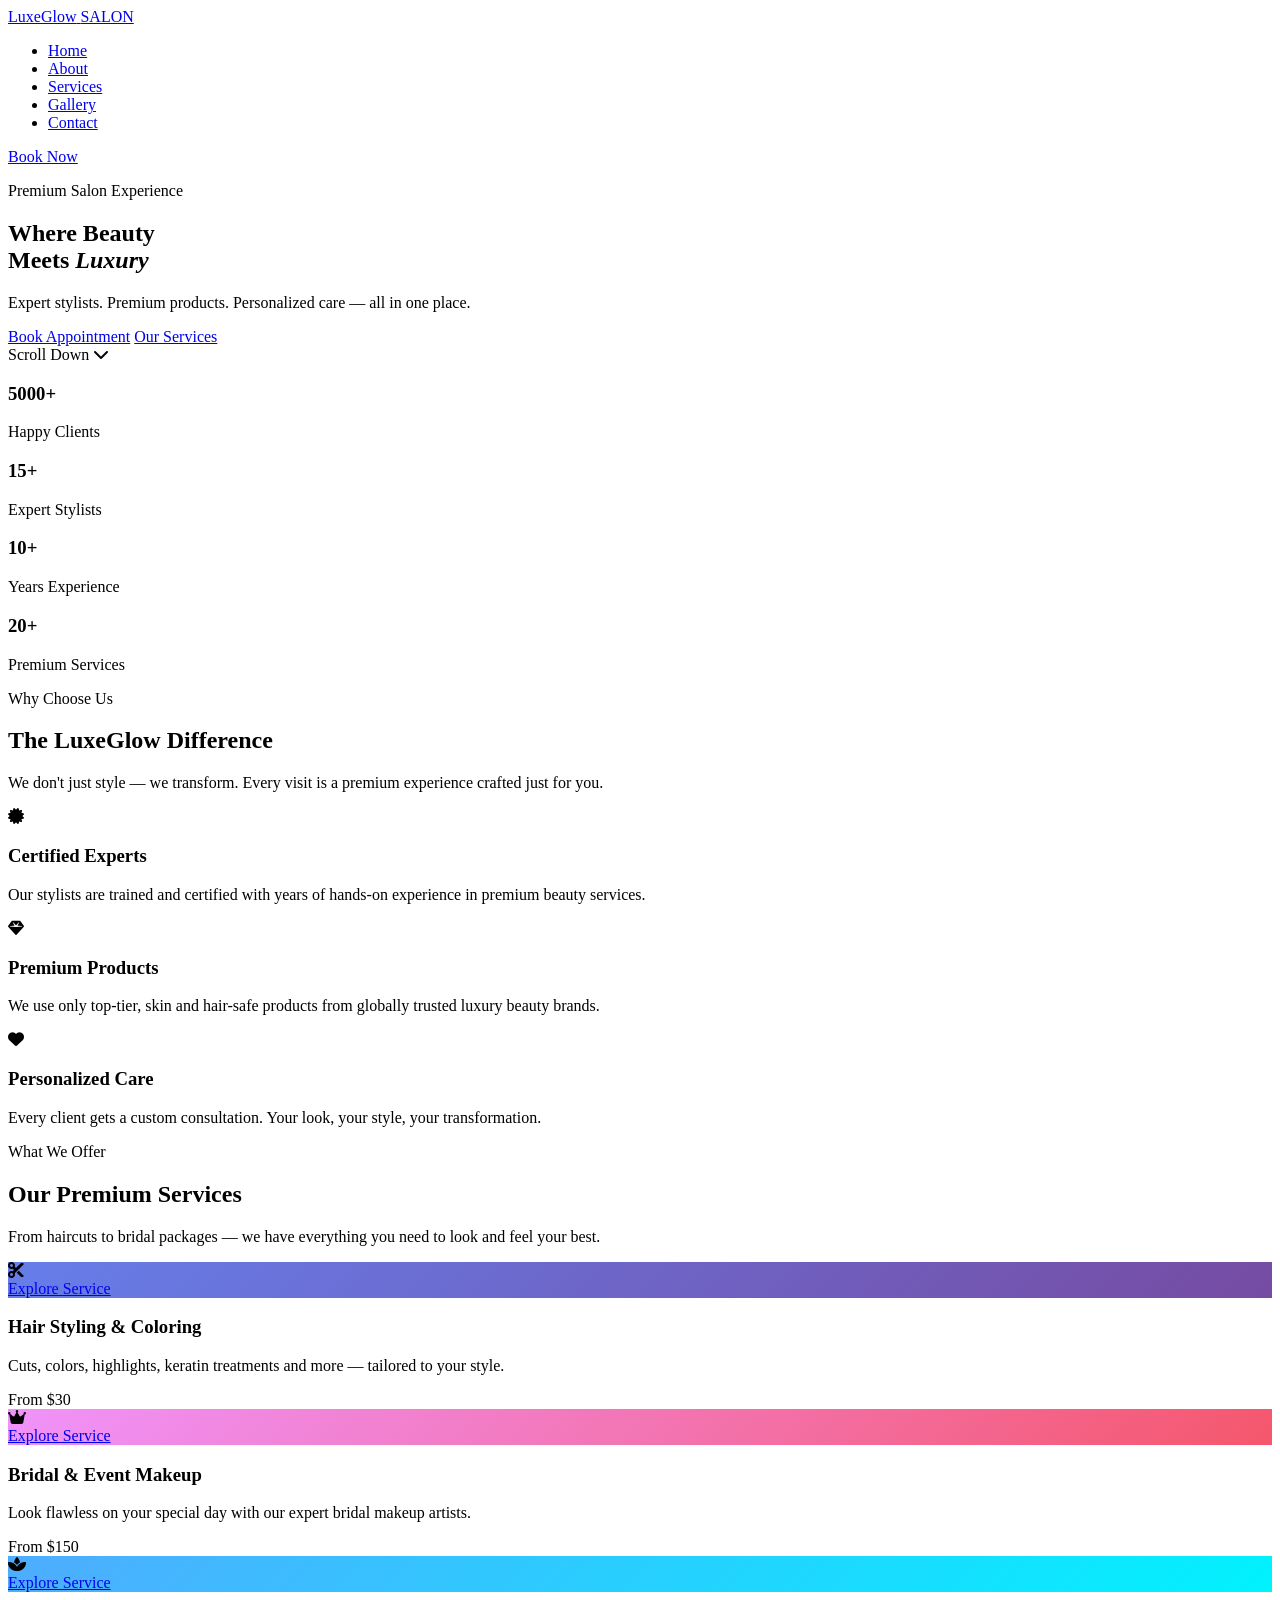
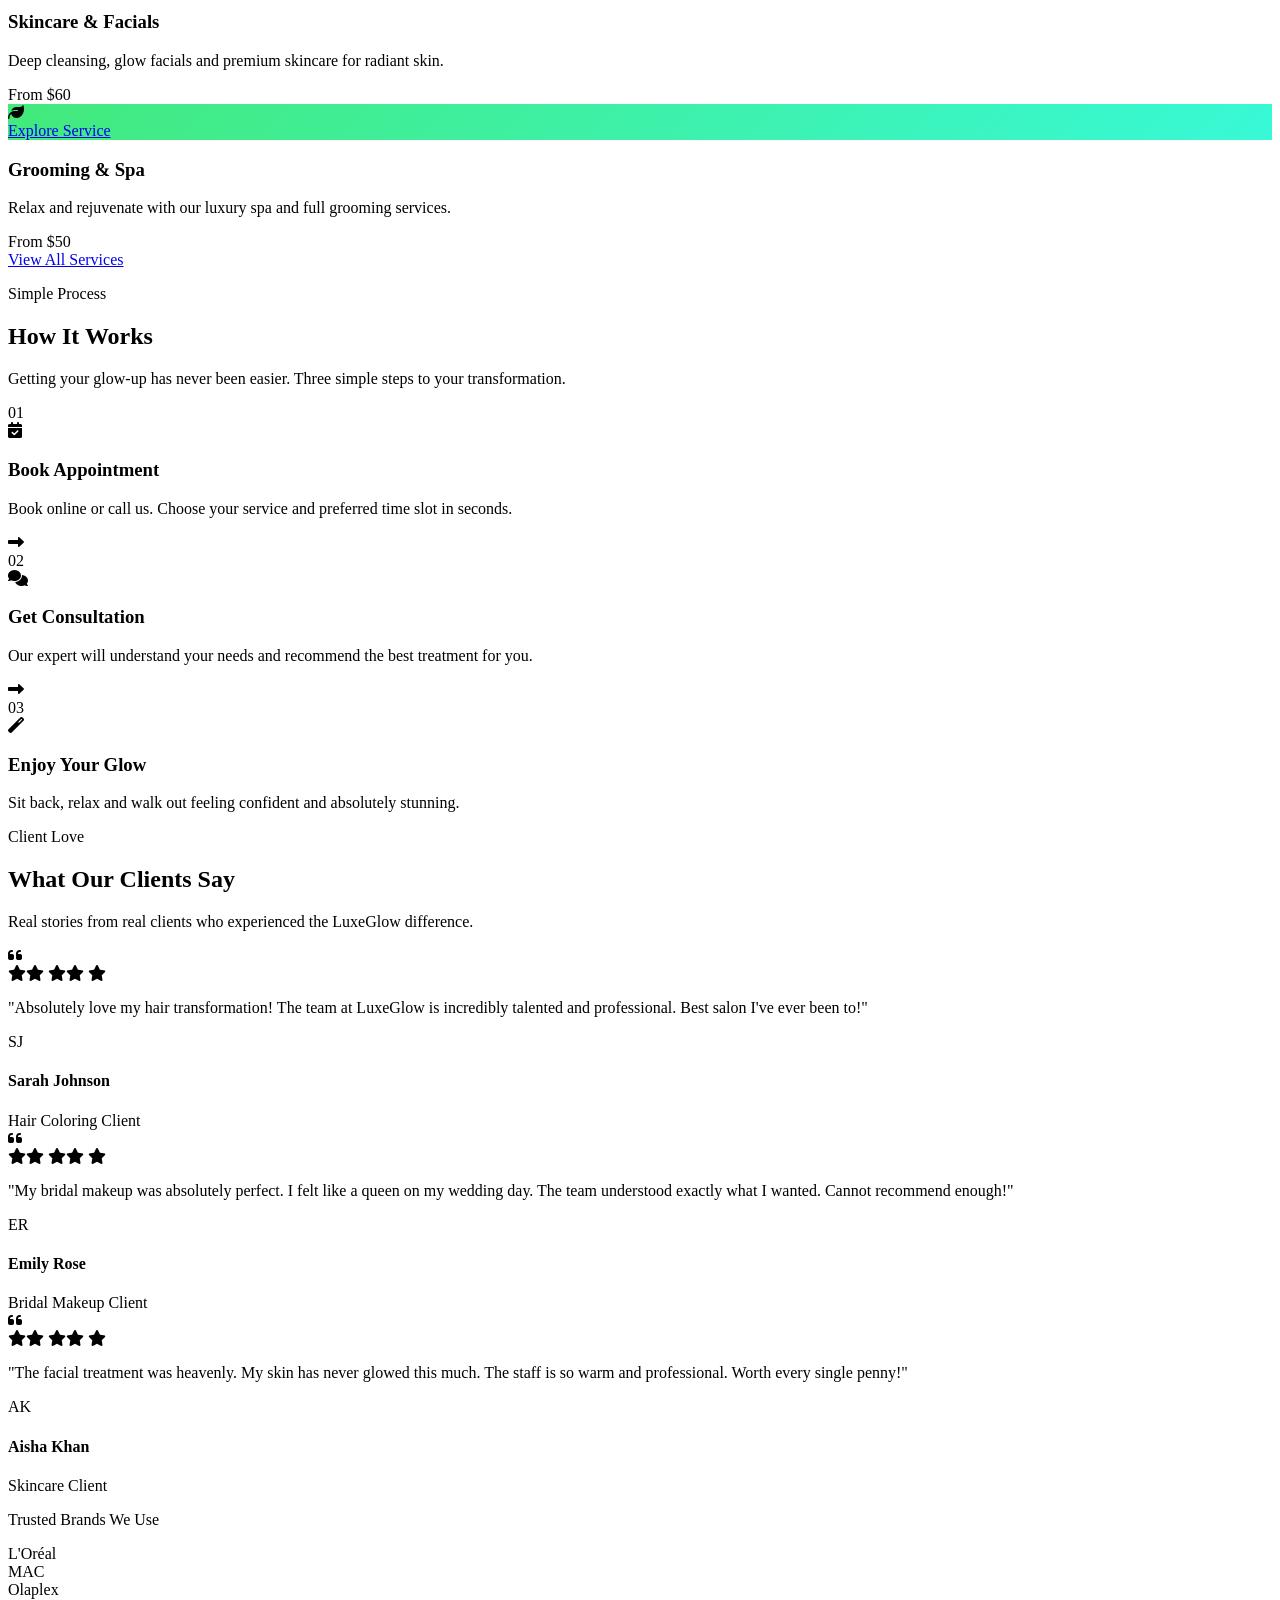
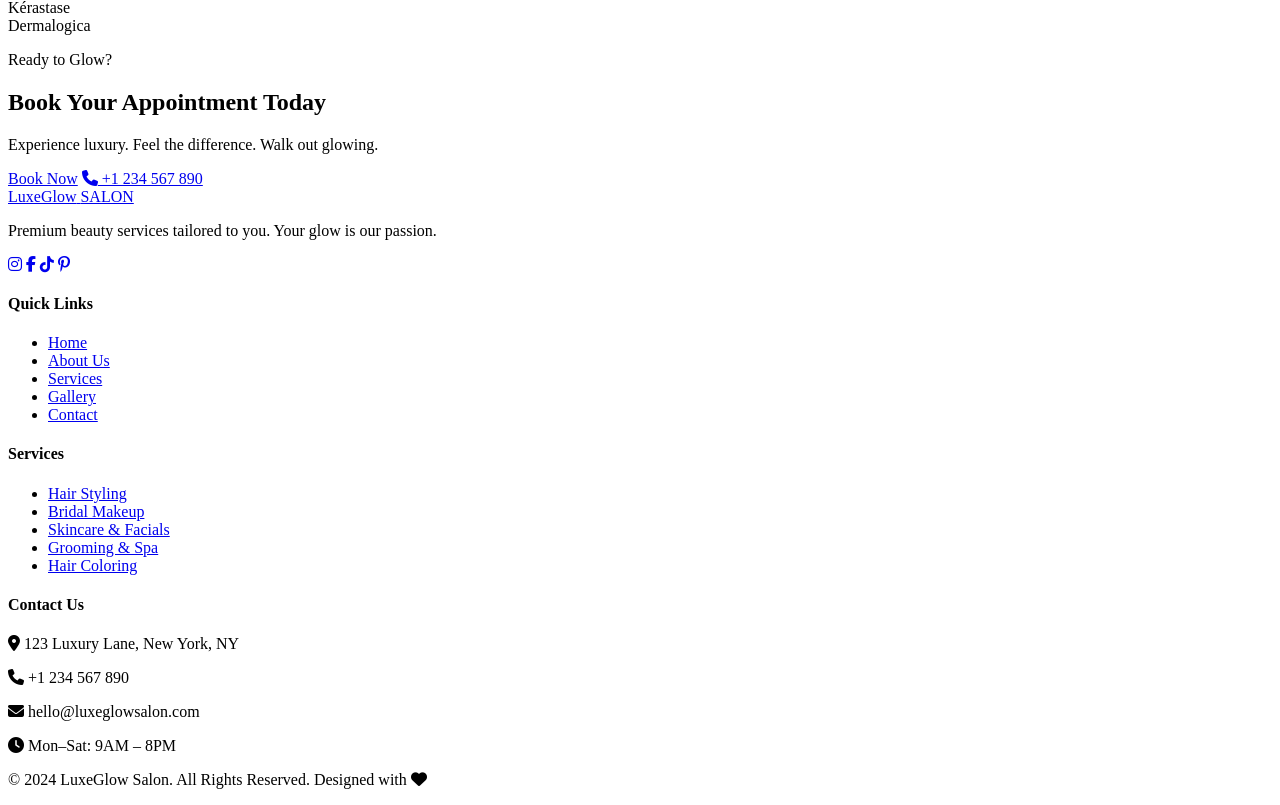
==== index.html @ 4f90f98a "Create index.html" ====
<!DOCTYPE html>
<html lang="en">
<head>
    <meta charset="UTF-8">
    <meta name="viewport" content="width=device-width, initial-scale=1.0">
    <title>LuxeGlow Salon - Where Beauty Meets Luxury</title>
    <link rel="stylesheet" href="css/style.css">
    <link rel="stylesheet" href="https://cdnjs.cloudflare.com/ajax/libs/font-awesome/6.5.0/css/all.min.css">
    <link href="https://fonts.googleapis.com/css2?family=Playfair+Display:ital,wght@0,400;0,500;0,600;0,700;1,400&family=Poppins:wght@300;400;500;600&display=swap" rel="stylesheet">
</head>
<body>

    <!-- NAVBAR -->
    <nav class="navbar" id="navbar">
        <div class="nav-container">
            <a href="index.html" class="logo">
                <span class="logo-text">LuxeGlow</span>
                <span class="logo-sub">SALON</span>
            </a>
            <ul class="nav-links" id="navLinks">
                <li><a href="index.html" class="active">Home</a></li>
                <li><a href="about.html">About</a></li>
                <li><a href="services.html">Services</a></li>
                <li><a href="gallery.html">Gallery</a></li>
                <li><a href="contact.html">Contact</a></li>
            </ul>
            <a href="contact.html" class="nav-btn">Book Now</a>
            <div class="hamburger" id="hamburger">
                <span></span>
                <span></span>
                <span></span>
            </div>
        </div>
    </nav>

    <!-- HERO -->
    <section class="hero">
        <div class="hero-overlay"></div>
        <div class="hero-bg"></div>
        <div class="hero-content">
            <p class="hero-tagline">Premium Salon Experience</p>
            <h1 class="hero-title">Where Beauty <br>Meets <em>Luxury</em></h1>
            <p class="hero-desc">Expert stylists. Premium products. Personalized care — all in one place.</p>
            <div class="hero-btns">
                <a href="contact.html" class="btn-primary">Book Appointment</a>
                <a href="services.html" class="btn-outline-white">Our Services</a>
            </div>
        </div>
        <div class="hero-scroll">
            <span>Scroll Down</span>
            <i class="fas fa-chevron-down"></i>
        </div>
    </section>

    <!-- STATS BAR -->
    <section class="stats-bar">
        <div class="container">
            <div class="stats-grid">
                <div class="stat-item">
                    <h3>5000+</h3>
                    <p>Happy Clients</p>
                </div>
                <div class="stat-divider"></div>
                <div class="stat-item">
                    <h3>15+</h3>
                    <p>Expert Stylists</p>
                </div>
                <div class="stat-divider"></div>
                <div class="stat-item">
                    <h3>10+</h3>
                    <p>Years Experience</p>
                </div>
                <div class="stat-divider"></div>
                <div class="stat-item">
                    <h3>20+</h3>
                    <p>Premium Services</p>
                </div>
            </div>
        </div>
    </section>

    <!-- VALUE PROPOSITION -->
    <section class="section value-section">
        <div class="container">
            <div class="section-header">
                <p class="section-tag">Why Choose Us</p>
                <h2 class="section-title">The LuxeGlow Difference</h2>
                <p class="section-desc">We don't just style — we transform. Every visit is a premium experience crafted just for you.</p>
            </div>
            <div class="value-grid">
                <div class="value-card">
                    <div class="value-icon">
                        <i class="fas fa-certificate"></i>
                    </div>
                    <h3>Certified Experts</h3>
                    <p>Our stylists are trained and certified with years of hands-on experience in premium beauty services.</p>
                </div>
                <div class="value-card">
                    <div class="value-icon">
                        <i class="fas fa-gem"></i>
                    </div>
                    <h3>Premium Products</h3>
                    <p>We use only top-tier, skin and hair-safe products from globally trusted luxury beauty brands.</p>
                </div>
                <div class="value-card">
                    <div class="value-icon">
                        <i class="fas fa-heart"></i>
                    </div>
                    <h3>Personalized Care</h3>
                    <p>Every client gets a custom consultation. Your look, your style, your transformation.</p>
                </div>
            </div>
        </div>
    </section>

    <!-- SERVICES PREVIEW -->
    <section class="section services-section bg-ivory">
        <div class="container">
            <div class="section-header">
                <p class="section-tag">What We Offer</p>
                <h2 class="section-title">Our Premium Services</h2>
                <p class="section-desc">From haircuts to bridal packages — we have everything you need to look and feel your best.</p>
            </div>
            <div class="services-grid">
                <div class="service-card">
                    <div class="service-img" style="background: linear-gradient(135deg, #667eea 0%, #764ba2 100%);">
                        <div class="service-icon"><i class="fas fa-cut"></i></div>
                        <div class="service-overlay">
                            <a href="services.html" class="service-link">Explore Service</a>
                        </div>
                    </div>
                    <div class="service-info">
                        <h3>Hair Styling & Coloring</h3>
                        <p>Cuts, colors, highlights, keratin treatments and more — tailored to your style.</p>
                        <span class="service-price">From $30</span>
                    </div>
                </div>
                <div class="service-card">
                    <div class="service-img" style="background: linear-gradient(135deg, #f093fb 0%, #f5576c 100%);">
                        <div class="service-icon"><i class="fas fa-crown"></i></div>
                        <div class="service-overlay">
                            <a href="services.html" class="service-link">Explore Service</a>
                        </div>
                    </div>
                    <div class="service-info">
                        <h3>Bridal & Event Makeup</h3>
                        <p>Look flawless on your special day with our expert bridal makeup artists.</p>
                        <span class="service-price">From $150</span>
                    </div>
                </div>
                <div class="service-card">
                    <div class="service-img" style="background: linear-gradient(135deg, #4facfe 0%, #00f2fe 100%);">
                        <div class="service-icon"><i class="fas fa-spa"></i></div>
                        <div class="service-overlay">
                            <a href="services.html" class="service-link">Explore Service</a>
                        </div>
                    </div>
                    <div class="service-info">
                        <h3>Skincare & Facials</h3>
                        <p>Deep cleansing, glow facials and premium skincare for radiant skin.</p>
                        <span class="service-price">From $60</span>
                    </div>
                </div>
                <div class="service-card">
                    <div class="service-img" style="background: linear-gradient(135deg, #43e97b 0%, #38f9d7 100%);">
                        <div class="service-icon"><i class="fas fa-leaf"></i></div>
                        <div class="service-overlay">
                            <a href="services.html" class="service-link">Explore Service</a>
                        </div>
                    </div>
                    <div class="service-info">
                        <h3>Grooming & Spa</h3>
                        <p>Relax and rejuvenate with our luxury spa and full grooming services.</p>
                        <span class="service-price">From $50</span>
                    </div>
                </div>
            </div>
            <div class="section-cta">
                <a href="services.html" class="btn-primary">View All Services</a>
            </div>
        </div>
    </section>

    <!-- HOW IT WORKS -->
    <section class="section how-section bg-dark">
        <div class="container">
            <div class="section-header">
                <p class="section-tag">Simple Process</p>
                <h2 class="section-title white">How It Works</h2>
                <p class="section-desc light">Getting your glow-up has never been easier. Three simple steps to your transformation.</p>
            </div>
            <div class="steps-grid">
                <div class="step-card">
                    <div class="step-number">01</div>
                    <div class="step-icon"><i class="fas fa-calendar-check"></i></div>
                    <h3>Book Appointment</h3>
                    <p>Book online or call us. Choose your service and preferred time slot in seconds.</p>
                </div>
                <div class="step-arrow"><i class="fas fa-long-arrow-alt-right"></i></div>
                <div class="step-card">
                    <div class="step-number">02</div>
                    <div class="step-icon"><i class="fas fa-comments"></i></div>
                    <h3>Get Consultation</h3>
                    <p>Our expert will understand your needs and recommend the best treatment for you.</p>
                </div>
                <div class="step-arrow"><i class="fas fa-long-arrow-alt-right"></i></div>
                <div class="step-card">
                    <div class="step-number">03</div>
                    <div class="step-icon"><i class="fas fa-magic"></i></div>
                    <h3>Enjoy Your Glow</h3>
                    <p>Sit back, relax and walk out feeling confident and absolutely stunning.</p>
                </div>
            </div>
        </div>
    </section>

    <!-- TESTIMONIALS -->
    <section class="section testimonials-section">
        <div class="container">
            <div class="section-header">
                <p class="section-tag">Client Love</p>
                <h2 class="section-title">What Our Clients Say</h2>
                <p class="section-desc">Real stories from real clients who experienced the LuxeGlow difference.</p>
            </div>
            <div class="testimonials-grid">
                <div class="testimonial-card">
                    <div class="quote-icon"><i class="fas fa-quote-left"></i></div>
                    <div class="stars">
                        <i class="fas fa-star"></i><i class="fas fa-star"></i>
                        <i class="fas fa-star"></i><i class="fas fa-star"></i>
                        <i class="fas fa-star"></i>
                    </div>
                    <p>"Absolutely love my hair transformation! The team at LuxeGlow is incredibly talented and professional. Best salon I've ever been to!"</p>
                    <div class="client-info">
                        <div class="client-avatar">SJ</div>
                        <div>
                            <h4>Sarah Johnson</h4>
                            <span>Hair Coloring Client</span>
                        </div>
                    </div>
                </div>
                <div class="testimonial-card featured">
                    <div class="quote-icon"><i class="fas fa-quote-left"></i></div>
                    <div class="stars">
                        <i class="fas fa-star"></i><i class="fas fa-star"></i>
                        <i class="fas fa-star"></i><i class="fas fa-star"></i>
                        <i class="fas fa-star"></i>
                    </div>
                    <p>"My bridal makeup was absolutely perfect. I felt like a queen on my wedding day. The team understood exactly what I wanted. Cannot recommend enough!"</p>
                    <div class="client-info">
                        <div class="client-avatar">ER</div>
                        <div>
                            <h4>Emily Rose</h4>
                            <span>Bridal Makeup Client</span>
                        </div>
                    </div>
                </div>
                <div class="testimonial-card">
                    <div class="quote-icon"><i class="fas fa-quote-left"></i></div>
                    <div class="stars">
                        <i class="fas fa-star"></i><i class="fas fa-star"></i>
                        <i class="fas fa-star"></i><i class="fas fa-star"></i>
                        <i class="fas fa-star"></i>
                    </div>
                    <p>"The facial treatment was heavenly. My skin has never glowed this much. The staff is so warm and professional. Worth every single penny!"</p>
                    <div class="client-info">
                        <div class="client-avatar">AK</div>
                        <div>
                            <h4>Aisha Khan</h4>
                            <span>Skincare Client</span>
                        </div>
                    </div>
                </div>
            </div>
        </div>
    </section>

    <!-- BRANDS -->
    <section class="brands-section">
        <div class="container">
            <p class="brands-title">Trusted Brands We Use</p>
            <div class="brands-grid">
                <div class="brand-item">L'Oréal</div>
                <div class="brand-item">MAC</div>
                <div class="brand-item">Olaplex</div>
                <div class="brand-item">Kérastase</div>
                <div class="brand-item">Dermalogica</div>
            </div>
        </div>
    </section>

    <!-- CTA -->
    <section class="cta-section">
        <div class="cta-overlay"></div>
        <div class="container">
            <div class="cta-content">
                <p class="section-tag">Ready to Glow?</p>
                <h2>Book Your Appointment Today</h2>
                <p>Experience luxury. Feel the difference. Walk out glowing.</p>
                <div class="cta-btns">
                    <a href="contact.html" class="btn-primary">Book Now</a>
                    <a href="tel:+1234567890" class="btn-outline-white">
                        <i class="fas fa-phone"></i> +1 234 567 890
                    </a>
                </div>
            </div>
        </div>
    </section>

    <!-- FOOTER -->
    <footer class="footer">
        <div class="container">
            <div class="footer-grid">
                <div class="footer-brand">
                    <a href="index.html" class="logo">
                        <span class="logo-text">LuxeGlow</span>
                        <span class="logo-sub">SALON</span>
                    </a>
                    <p>Premium beauty services tailored to you. Your glow is our passion.</p>
                    <div class="social-links">
                        <a href="#" aria-label="Instagram"><i class="fab fa-instagram"></i></a>
                        <a href="#" aria-label="Facebook"><i class="fab fa-facebook-f"></i></a>
                        <a href="#" aria-label="TikTok"><i class="fab fa-tiktok"></i></a>
                        <a href="#" aria-label="Pinterest"><i class="fab fa-pinterest-p"></i></a>
                    </div>
                </div>
                <div class="footer-col">
                    <h4>Quick Links</h4>
                    <ul>
                        <li><a href="index.html">Home</a></li>
                        <li><a href="about.html">About Us</a></li>
                        <li><a href="services.html">Services</a></li>
                        <li><a href="gallery.html">Gallery</a></li>
                        <li><a href="contact.html">Contact</a></li>
                    </ul>
                </div>
                <div class="footer-col">
                    <h4>Services</h4>
                    <ul>
                        <li><a href="services.html">Hair Styling</a></li>
                        <li><a href="services.html">Bridal Makeup</a></li>
                        <li><a href="services.html">Skincare & Facials</a></li>
                        <li><a href="services.html">Grooming & Spa</a></li>
                        <li><a href="services.html">Hair Coloring</a></li>
                    </ul>
                </div>
                <div class="footer-col">
                    <h4>Contact Us</h4>
                    <div class="footer-contact">
                        <p><i class="fas fa-map-marker-alt"></i> 123 Luxury Lane, New York, NY</p>
                        <p><i class="fas fa-phone"></i> +1 234 567 890</p>
                        <p><i class="fas fa-envelope"></i> hello@luxeglowsalon.com</p>
                        <p><i class="fas fa-clock"></i> Mon–Sat: 9AM – 8PM</p>
                    </div>
                </div>
            </div>
            <div class="footer-bottom">
                <p>© 2024 LuxeGlow Salon. All Rights Reserved. Designed with <i class="fas fa-heart"></i></p>
            </div>
        </div>
    </footer>

    <script src="js/script.js"></script>
</body>
</html>
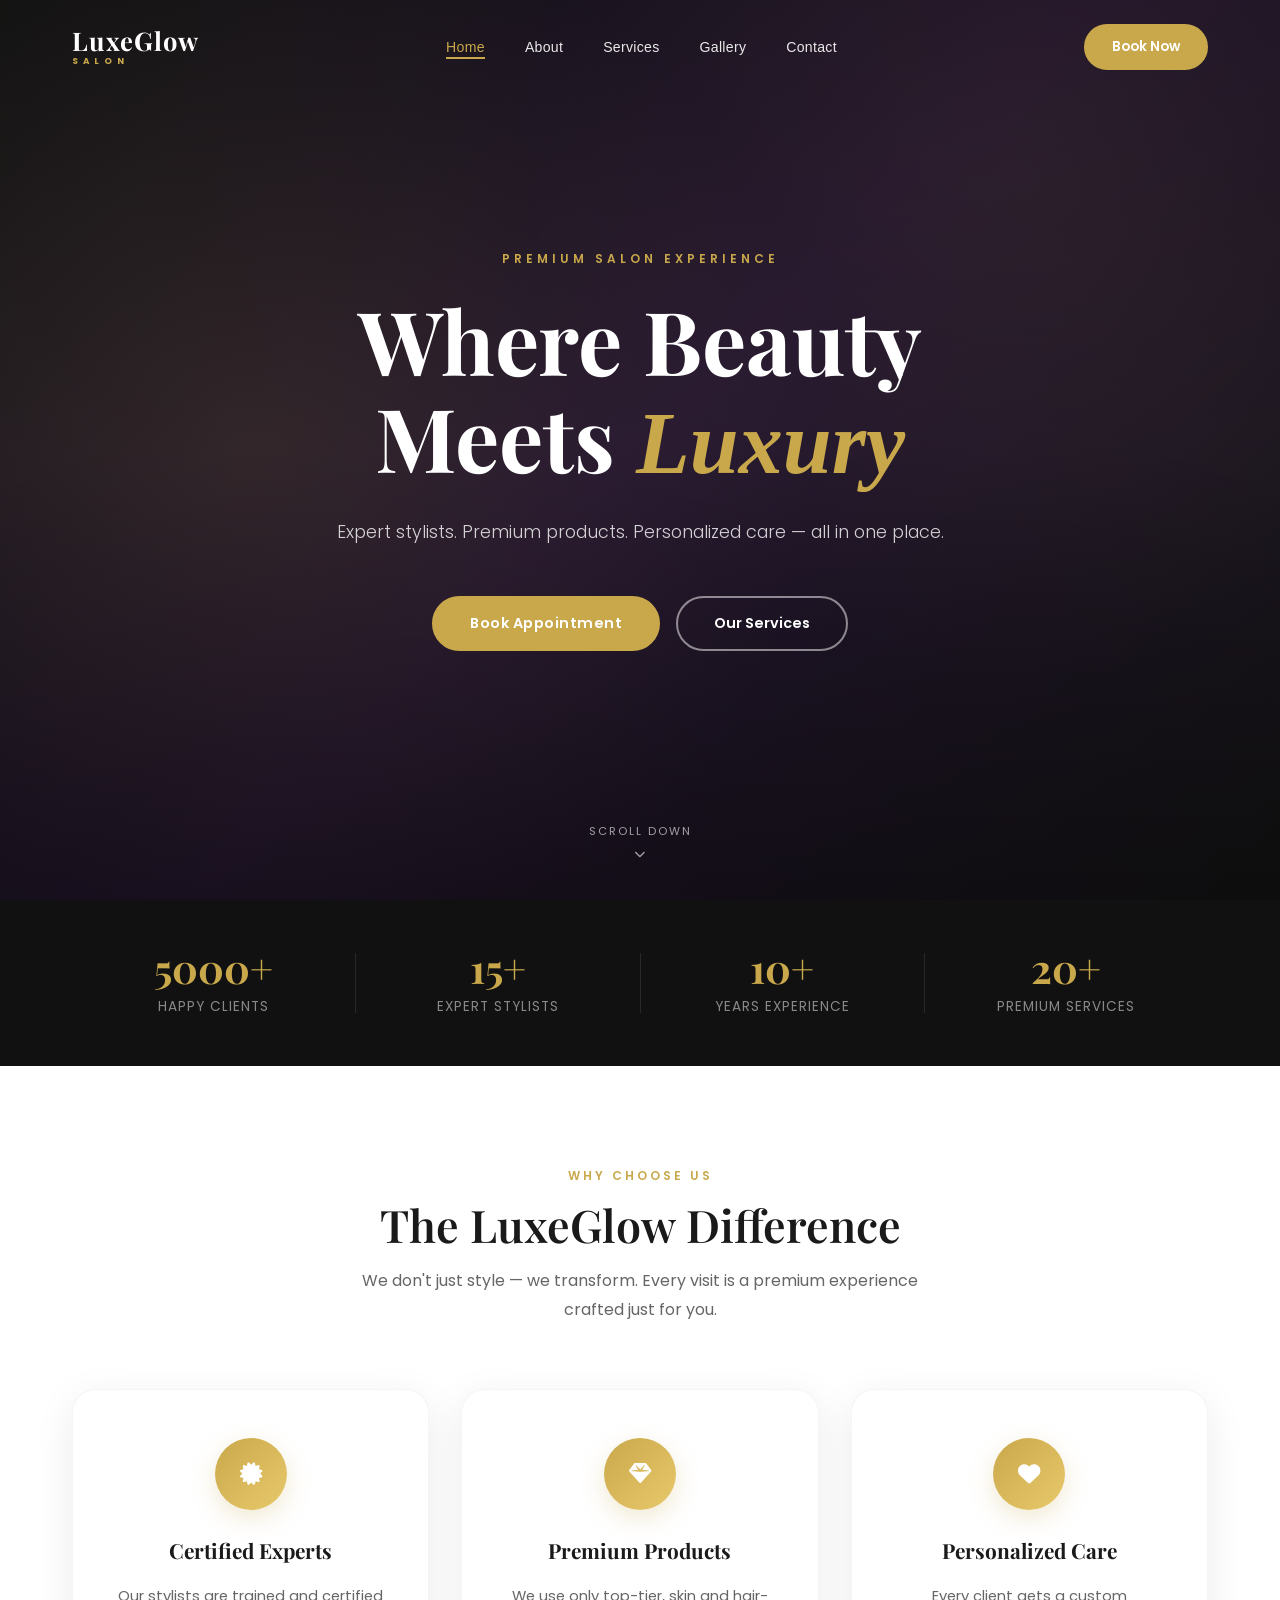
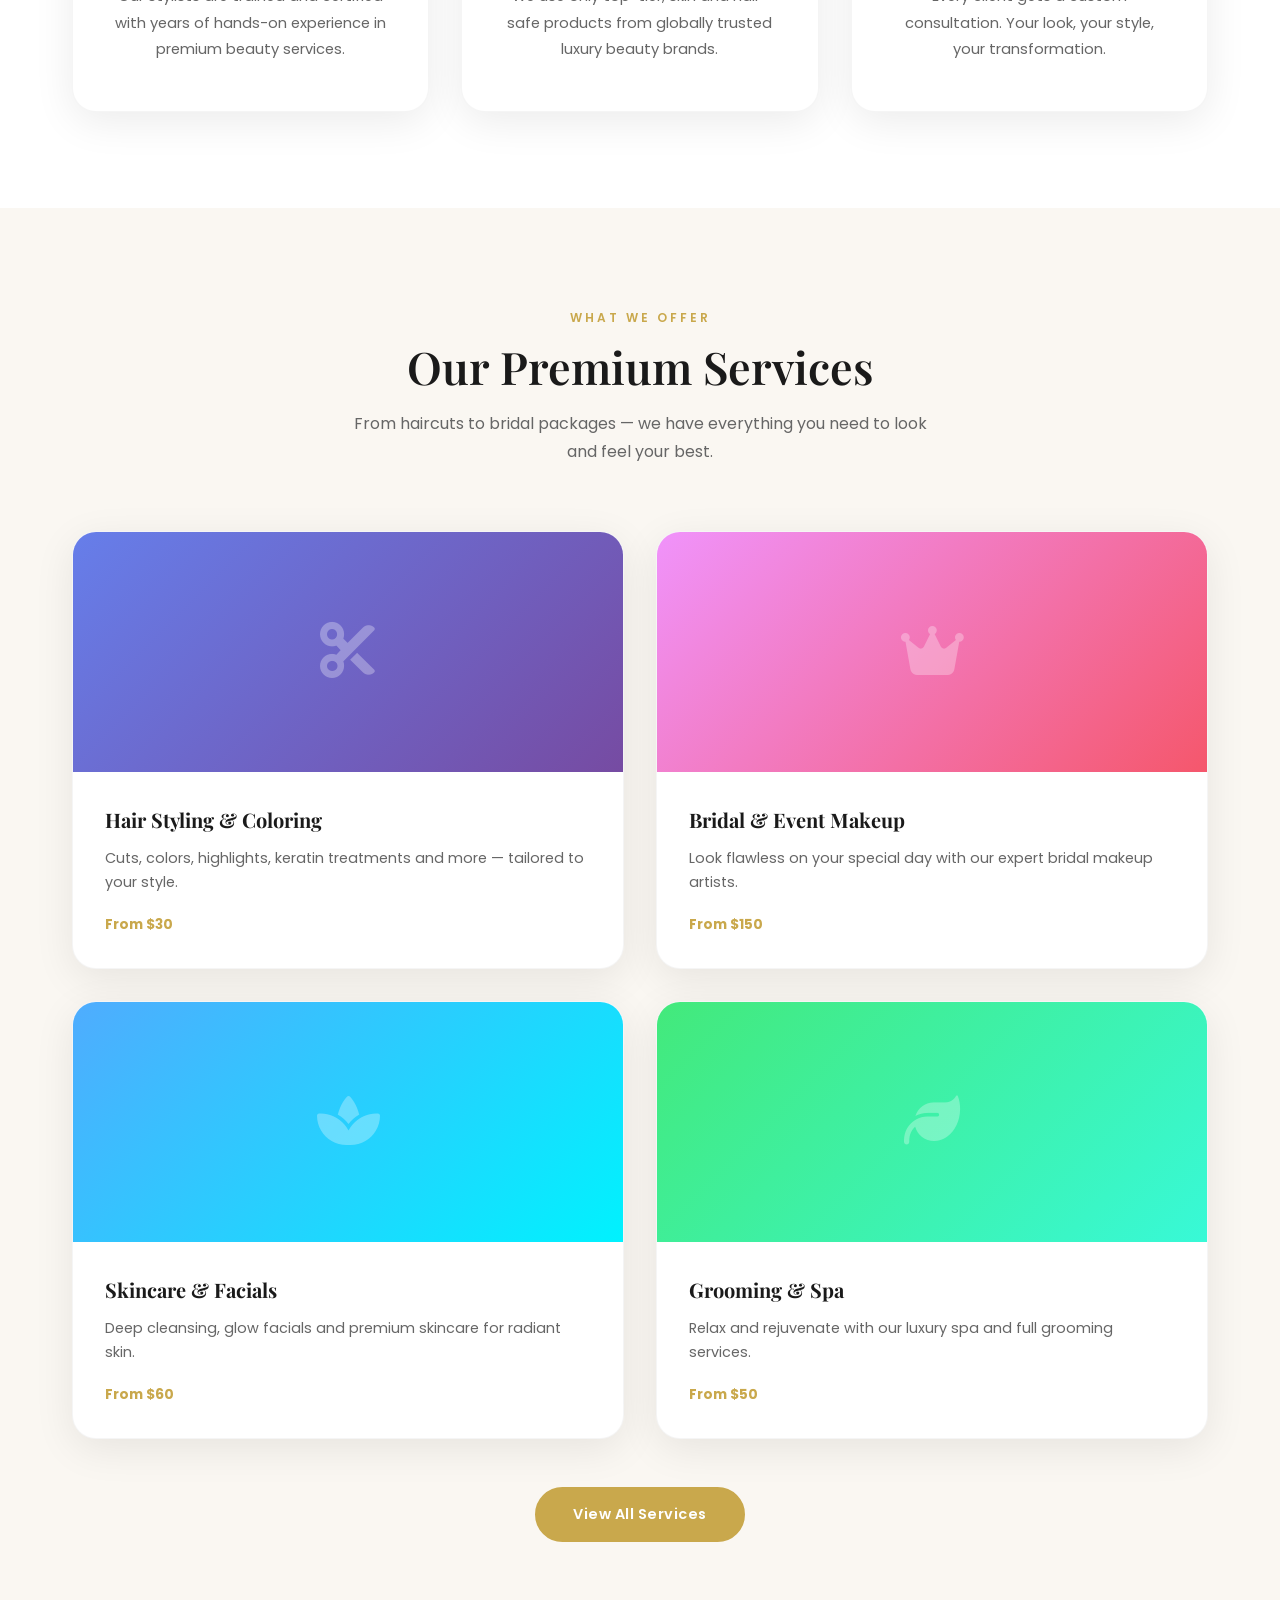
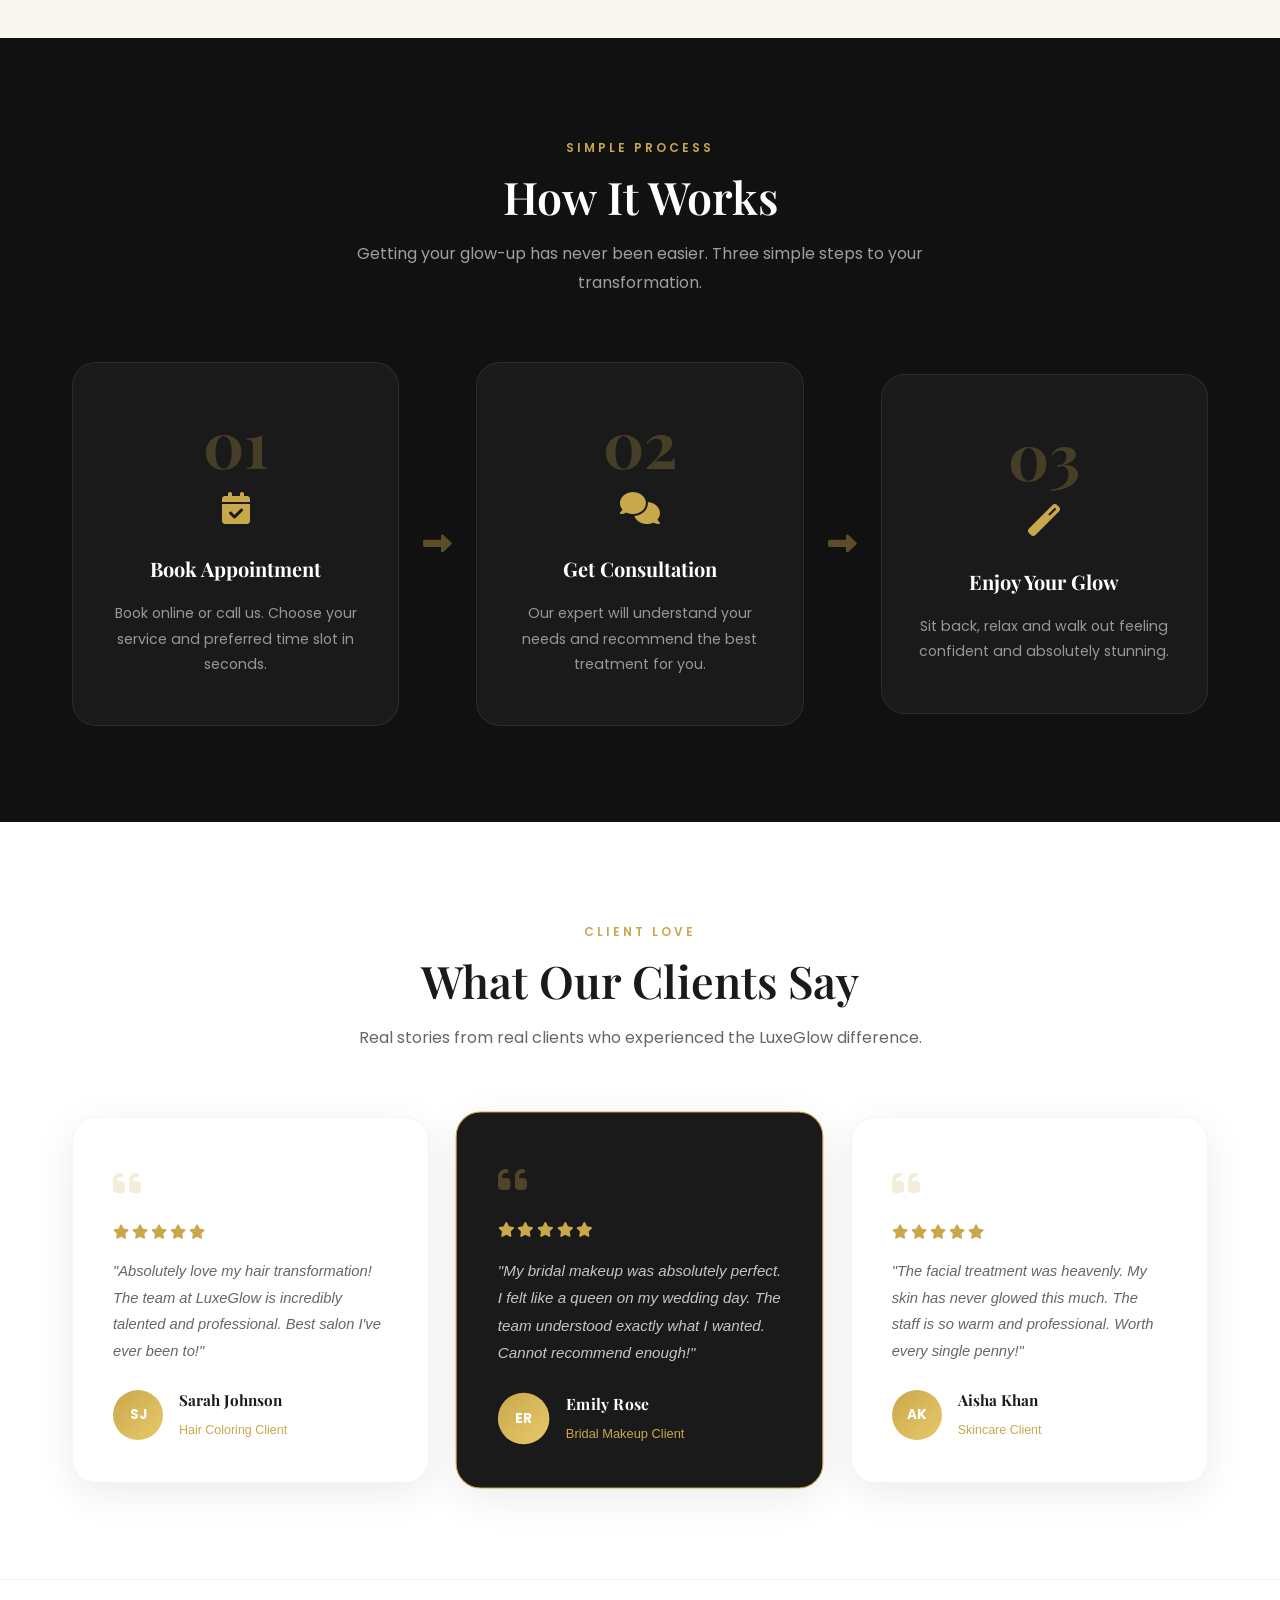
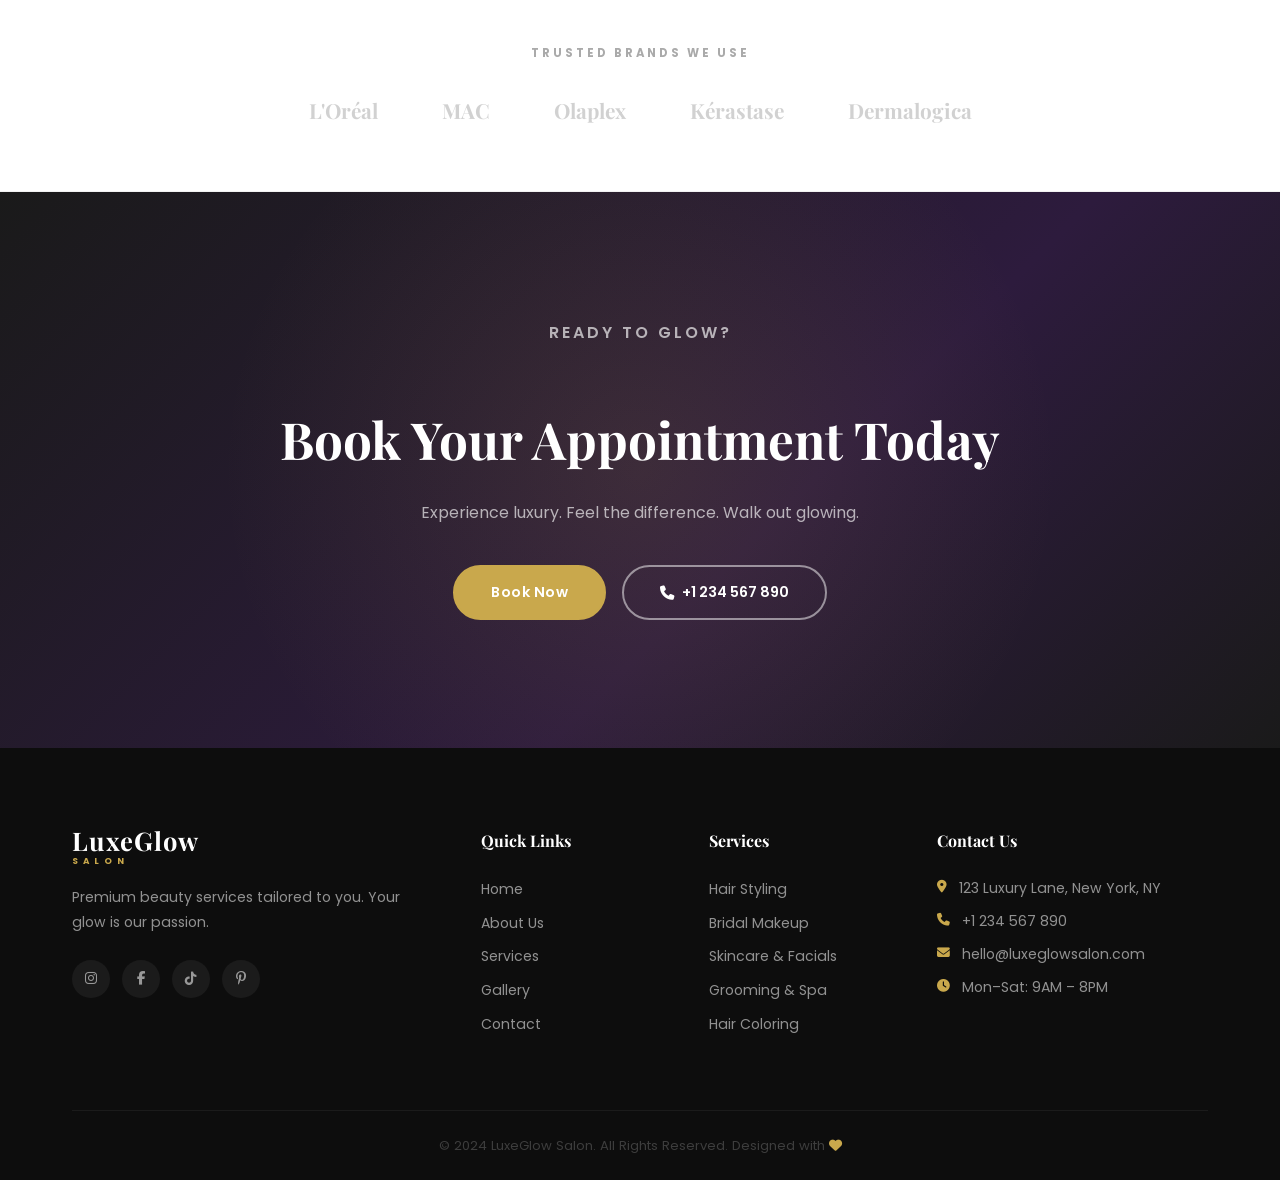
==== commit 866d712e: "Update index.html" ====
--- a/index.html
+++ b/index.html
@@ -4,7 +4,7 @@
     <meta charset="UTF-8">
     <meta name="viewport" content="width=device-width, initial-scale=1.0">
     <title>LuxeGlow Salon - Where Beauty Meets Luxury</title>
-    <link rel="stylesheet" href="css/style.css">
+    <link rel="stylesheet" href="style.css">
     <link rel="stylesheet" href="https://cdnjs.cloudflare.com/ajax/libs/font-awesome/6.5.0/css/all.min.css">
     <link href="https://fonts.googleapis.com/css2?family=Playfair+Display:ital,wght@0,400;0,500;0,600;0,700;1,400&family=Poppins:wght@300;400;500;600&display=swap" rel="stylesheet">
 </head>
--- a/style.css
+++ b/style.css
@@ -0,0 +1,1687 @@
+/* ========================================
+   LUXEGLOW SALON - COMPLETE STYLESHEET
+   ======================================== */
+
+/* RESET & BASE */
+*, *::before, *::after {
+    margin: 0;
+    padding: 0;
+    box-sizing: border-box;
+}
+
+:root {
+    --gold: #C9A84C;
+    --gold-light: #e8c96a;
+    --gold-dark: #a8882e;
+    --black: #1a1a1a;
+    --dark: #111111;
+    --white: #ffffff;
+    --beige: #F5F0E8;
+    --ivory: #FAF7F2;
+    --gray: #666666;
+    --light-gray: #f4f4f4;
+    --font-heading: 'Playfair Display', serif;
+    --font-body: 'Poppins', sans-serif;
+    --transition: all 0.3s ease;
+    --transition-slow: all 0.6s ease;
+    --shadow-sm: 0 4px 15px rgba(0,0,0,0.06);
+    --shadow: 0 10px 40px rgba(0,0,0,0.08);
+    --shadow-hover: 0 20px 60px rgba(0,0,0,0.15);
+    --radius: 16px;
+    --radius-lg: 24px;
+}
+
+html { scroll-behavior: smooth; }
+
+body {
+    font-family: var(--font-body);
+    color: var(--black);
+    background: var(--white);
+    overflow-x: hidden;
+    line-height: 1.6;
+}
+
+a { text-decoration: none; color: inherit; transition: var(--transition); }
+ul { list-style: none; }
+img { width: 100%; height: 100%; object-fit: cover; display: block; }
+
+.container {
+    max-width: 1200px;
+    margin: 0 auto;
+    padding: 0 2rem;
+}
+
+.section { padding: 6rem 0; }
+.bg-ivory { background: var(--ivory); }
+.bg-beige { background: var(--beige); }
+.bg-dark { background: var(--dark); }
+
+/* ========== TYPOGRAPHY ========== */
+.section-tag {
+    display: inline-block;
+    font-size: 0.75rem;
+    font-weight: 600;
+    letter-spacing: 3px;
+    text-transform: uppercase;
+    color: var(--gold);
+    margin-bottom: 0.8rem;
+}
+
+.section-title {
+    font-family: var(--font-heading);
+    font-size: clamp(1.8rem, 4vw, 2.8rem);
+    font-weight: 600;
+    color: var(--black);
+    line-height: 1.2;
+    margin-bottom: 1rem;
+}
+
+.section-title.white { color: var(--white); }
+
+.section-desc {
+    font-size: 1rem;
+    color: var(--gray);
+    max-width: 580px;
+    margin: 0 auto;
+    line-height: 1.8;
+}
+
+.section-desc.light { color: rgba(255,255,255,0.6); }
+
+.section-header {
+    text-align: center;
+    margin-bottom: 4rem;
+}
+
+.section-cta {
+    text-align: center;
+    margin-top: 3rem;
+}
+
+/* ========== BUTTONS ========== */
+.btn-primary {
+    display: inline-flex;
+    align-items: center;
+    gap: 8px;
+    padding: 14px 36px;
+    background: var(--gold);
+    color: var(--white);
+    border-radius: 50px;
+    font-family: var(--font-body);
+    font-weight: 600;
+    font-size: 0.9rem;
+    letter-spacing: 0.5px;
+    transition: var(--transition);
+    border: 2px solid var(--gold);
+    cursor: pointer;
+}
+
+.btn-primary:hover {
+    background: var(--gold-dark);
+    border-color: var(--gold-dark);
+    transform: translateY(-2px);
+    box-shadow: 0 10px 30px rgba(201,168,76,0.3);
+}
+
+.btn-outline-white {
+    display: inline-flex;
+    align-items: center;
+    gap: 8px;
+    padding: 14px 36px;
+    background: transparent;
+    color: var(--white);
+    border-radius: 50px;
+    font-weight: 600;
+    font-size: 0.9rem;
+    border: 2px solid rgba(255,255,255,0.5);
+    transition: var(--transition);
+    cursor: pointer;
+}
+
+.btn-outline-white:hover {
+    background: var(--white);
+    color: var(--black);
+    border-color: var(--white);
+}
+
+.btn-outline-gold {
+    display: inline-flex;
+    align-items: center;
+    gap: 8px;
+    padding: 14px 36px;
+    background: transparent;
+    color: var(--gold);
+    border-radius: 50px;
+    font-weight: 600;
+    font-size: 0.9rem;
+    border: 2px solid var(--gold);
+    transition: var(--transition);
+    cursor: pointer;
+}
+
+.btn-outline-gold:hover {
+    background: var(--gold);
+    color: var(--white);
+    transform: translateY(-2px);
+}
+
+.btn-full { width: 100%; justify-content: center; border-radius: var(--radius); }
+
+/* ========== NAVBAR ========== */
+.navbar {
+    position: fixed;
+    top: 0;
+    left: 0;
+    width: 100%;
+    z-index: 1000;
+    padding: 1.5rem 0;
+    transition: var(--transition);
+}
+
+.navbar.scrolled {
+    background: rgba(255,255,255,0.97);
+    backdrop-filter: blur(20px);
+    padding: 1rem 0;
+    box-shadow: 0 2px 30px rgba(0,0,0,0.08);
+}
+
+.nav-container {
+    max-width: 1200px;
+    margin: 0 auto;
+    padding: 0 2rem;
+    display: flex;
+    align-items: center;
+    justify-content: space-between;
+    gap: 2rem;
+}
+
+.logo {
+    display: flex;
+    flex-direction: column;
+    line-height: 1;
+    flex-shrink: 0;
+}
+
+.logo-text {
+    font-family: var(--font-heading);
+    font-size: 1.6rem;
+    font-weight: 700;
+    color: var(--white);
+    letter-spacing: 1px;
+    transition: var(--transition);
+}
+
+.logo-text.dark { color: var(--black); }
+.logo-sub {
+    font-size: 0.55rem;
+    font-weight: 700;
+    letter-spacing: 5px;
+    color: var(--gold);
+    margin-top: 3px;
+}
+
+.nav-links {
+    display: flex;
+    align-items: center;
+    gap: 2.5rem;
+}
+
+.nav-links a {
+    font-size: 0.88rem;
+    font-weight: 500;
+    color: rgba(255,255,255,0.9);
+    letter-spacing: 0.3px;
+    position: relative;
+}
+
+.navbar.scrolled .nav-links a { color: var(--black); }
+
+.nav-links a::after {
+    content: '';
+    position: absolute;
+    bottom: -4px;
+    left: 0;
+    width: 0;
+    height: 2px;
+    background: var(--gold);
+    transition: var(--transition);
+}
+
+.nav-links a:hover::after,
+.nav-links a.active::after { width: 100%; }
+.nav-links a:hover,
+.nav-links a.active { color: var(--gold); }
+
+.nav-btn {
+    padding: 10px 26px;
+    background: var(--gold);
+    color: var(--white) !important;
+    border-radius: 50px;
+    font-size: 0.85rem;
+    font-weight: 600;
+    border: 2px solid var(--gold);
+    flex-shrink: 0;
+}
+
+.nav-btn:hover {
+    background: transparent;
+    color: var(--gold) !important;
+}
+
+.hamburger {
+    display: none;
+    flex-direction: column;
+    gap: 5px;
+    cursor: pointer;
+    z-index: 1001;
+    padding: 5px;
+}
+
+.hamburger span {
+    width: 24px;
+    height: 2px;
+    background: var(--white);
+    transition: var(--transition);
+    display: block;
+}
+
+.hamburger span.dark-span { background: var(--black); }
+.navbar.scrolled .hamburger span { background: var(--black); }
+
+.hamburger.active span:nth-child(1) { transform: rotate(45deg) translate(5px, 5px); }
+.hamburger.active span:nth-child(2) { opacity: 0; }
+.hamburger.active span:nth-child(3) { transform: rotate(-45deg) translate(5px, -5px); }
+
+/* ========== HERO ========== */
+.hero {
+    position: relative;
+    height: 100vh;
+    min-height: 700px;
+    display: flex;
+    align-items: center;
+    justify-content: center;
+    overflow: hidden;
+}
+
+.hero-bg {
+    position: absolute;
+    inset: 0;
+    background: linear-gradient(135deg, #1a1a1a 0%, #2d1b3d 50%, #1a1a1a 100%);
+    z-index: 0;
+}
+
+.hero-bg::after {
+    content: '';
+    position: absolute;
+    inset: 0;
+    background: 
+        radial-gradient(circle at 20% 50%, rgba(201,168,76,0.15) 0%, transparent 50%),
+        radial-gradient(circle at 80% 20%, rgba(201,168,76,0.1) 0%, transparent 40%);
+}
+
+.hero-overlay {
+    position: absolute;
+    inset: 0;
+    background: linear-gradient(
+        to bottom,
+        rgba(0,0,0,0.3) 0%,
+        rgba(0,0,0,0.2) 50%,
+        rgba(0,0,0,0.5) 100%
+    );
+    z-index: 1;
+}
+
+.hero-content {
+    position: relative;
+    z-index: 2;
+    text-align: center;
+    color: var(--white);
+    max-width: 850px;
+    padding: 0 2rem;
+    animation: fadeInUp 1s ease;
+}
+
+.hero-tagline {
+    font-size: 0.75rem;
+    font-weight: 600;
+    letter-spacing: 4px;
+    text-transform: uppercase;
+    color: var(--gold);
+    margin-bottom: 1.5rem;
+    display: block;
+}
+
+.hero-title {
+    font-family: var(--font-heading);
+    font-size: clamp(3rem, 7vw, 5.5rem);
+    font-weight: 700;
+    line-height: 1.1;
+    margin-bottom: 1.5rem;
+}
+
+.hero-title em {
+    color: var(--gold);
+    font-style: italic;
+}
+
+.hero-desc {
+    font-size: 1.1rem;
+    font-weight: 300;
+    color: rgba(255,255,255,0.8);
+    margin-bottom: 3rem;
+    line-height: 1.8;
+}
+
+.hero-btns {
+    display: flex;
+    gap: 1rem;
+    justify-content: center;
+    flex-wrap: wrap;
+}
+
+.hero-scroll {
+    position: absolute;
+    bottom: 2.5rem;
+    left: 50%;
+    transform: translateX(-50%);
+    z-index: 2;
+    text-align: center;
+    color: rgba(255,255,255,0.6);
+    font-size: 0.7rem;
+    letter-spacing: 2px;
+    text-transform: uppercase;
+    animation: bounceDown 2s infinite;
+    display: flex;
+    flex-direction: column;
+    align-items: center;
+    gap: 0.5rem;
+}
+
+/* ========== PAGE HERO ========== */
+.page-hero {
+    position: relative;
+    height: 420px;
+    display: flex;
+    align-items: center;
+    justify-content: center;
+    overflow: hidden;
+    margin-top: 0;
+}
+
+.page-hero-overlay {
+    position: absolute;
+    inset: 0;
+    background: linear-gradient(135deg, #1a1a1a 0%, #2d1b3d 60%, #1a1a1a 100%);
+    z-index: 0;
+}
+
+.page-hero-overlay::after {
+    content: '';
+    position: absolute;
+    inset: 0;
+    background: radial-gradient(circle at 30% 50%, rgba(201,168,76,0.2) 0%, transparent 60%);
+}
+
+.page-hero-content {
+    position: relative;
+    z-index: 2;
+    text-align: center;
+    color: var(--white);
+    padding-top: 80px;
+}
+
+.page-hero-content h1 {
+    font-family: var(--font-heading);
+    font-size: clamp(2.5rem, 5vw, 4rem);
+    font-weight: 700;
+    margin: 0.5rem 0 1rem;
+}
+
+.page-hero-content h1 em {
+    color: var(--gold);
+    font-style: italic;
+}
+
+.page-hero-content p {
+    color: rgba(255,255,255,0.7);
+    font-size: 1rem;
+}
+
+.breadcrumb {
+    position: absolute;
+    bottom: 1.5rem;
+    left: 50%;
+    transform: translateX(-50%);
+    z-index: 2;
+    display: flex;
+    align-items: center;
+    gap: 0.5rem;
+    font-size: 0.8rem;
+    color: rgba(255,255,255,0.5);
+}
+
+.breadcrumb a {
+    color: rgba(255,255,255,0.5);
+}
+
+.breadcrumb a:hover { color: var(--gold); }
+.breadcrumb span:last-child { color: var(--gold); }
+
+/* ========== STATS BAR ========== */
+.stats-bar {
+    background: var(--dark);
+    padding: 3rem 0;
+}
+
+.stats-grid {
+    display: flex;
+    align-items: center;
+    justify-content: center;
+    gap: 0;
+}
+
+.stat-item {
+    text-align: center;
+    padding: 0 4rem;
+    flex: 1;
+}
+
+.stat-item h3 {
+    font-family: var(--font-heading);
+    font-size: 2.5rem;
+    font-weight: 700;
+    color: var(--gold);
+    line-height: 1;
+    margin-bottom: 0.5rem;
+}
+
+.stat-item p {
+    font-size: 0.85rem;
+    color: rgba(255,255,255,0.5);
+    letter-spacing: 1px;
+    text-transform: uppercase;
+}
+
+.stat-divider {
+    width: 1px;
+    height: 60px;
+    background: rgba(255,255,255,0.1);
+}
+
+/* ========== VALUE SECTION ========== */
+.value-grid {
+    display: grid;
+    grid-template-columns: repeat(3, 1fr);
+    gap: 2rem;
+}
+
+.value-card {
+    background: var(--white);
+    border-radius: var(--radius-lg);
+    padding: 3rem 2.5rem;
+    text-align: center;
+    box-shadow: var(--shadow);
+    border: 1px solid rgba(0,0,0,0.04);
+    transition: var(--transition);
+}
+
+.value-card:hover {
+    transform: translateY(-8px);
+    box-shadow: var(--shadow-hover);
+    border-color: rgba(201,168,76,0.2);
+}
+
+.value-icon {
+    width: 72px;
+    height: 72px;
+    background: linear-gradient(135deg, var(--gold), var(--gold-light));
+    border-radius: 50%;
+    display: flex;
+    align-items: center;
+    justify-content: center;
+    margin: 0 auto 1.5rem;
+    box-shadow: 0 8px 25px rgba(201,168,76,0.25);
+}
+
+.value-icon i { font-size: 1.4rem; color: var(--white); }
+
+.value-card h3 {
+    font-family: var(--font-heading);
+    font-size: 1.3rem;
+    margin-bottom: 1rem;
+    color: var(--black);
+}
+
+.value-card p { font-size: 0.92rem; color: var(--gray); line-height: 1.8; }
+
+/* ========== SERVICES GRID ========== */
+.services-grid {
+    display: grid;
+    grid-template-columns: repeat(2, 1fr);
+    gap: 2rem;
+}
+
+.service-card {
+    background: var(--white);
+    border-radius: var(--radius-lg);
+    overflow: hidden;
+    box-shadow: var(--shadow);
+    transition: var(--transition);
+    border: 1px solid rgba(0,0,0,0.04);
+}
+
+.service-card:hover {
+    transform: translateY(-6px);
+    box-shadow: var(--shadow-hover);
+}
+
+.service-img {
+    position: relative;
+    height: 240px;
+    display: flex;
+    align-items: center;
+    justify-content: center;
+}
+
+.service-icon {
+    font-size: 3.5rem;
+    color: rgba(255,255,255,0.3);
+    z-index: 1;
+}
+
+.service-overlay {
+    position: absolute;
+    inset: 0;
+    background: rgba(0,0,0,0.35);
+    display: flex;
+    align-items: center;
+    justify-content: center;
+    opacity: 0;
+    transition: var(--transition);
+}
+
+.service-card:hover .service-overlay { opacity: 1; }
+
+.service-link {
+    padding: 10px 28px;
+    background: var(--gold);
+    color: var(--white);
+    border-radius: 50px;
+    font-size: 0.85rem;
+    font-weight: 600;
+    transform: translateY(10px);
+    transition: var(--transition);
+}
+
+.service-card:hover .service-link { transform: translateY(0); }
+
+.service-info { padding: 2rem; }
+.service-info h3 {
+    font-family: var(--font-heading);
+    font-size: 1.25rem;
+    margin-bottom: 0.6rem;
+}
+.service-info p { font-size: 0.9rem; color: var(--gray); line-height: 1.7; margin-bottom: 1rem; }
+.service-price { font-size: 0.85rem; font-weight: 700; color: var(--gold); }
+
+/* ========== HOW IT WORKS ========== */
+.steps-grid {
+    display: flex;
+    align-items: center;
+    gap: 1.5rem;
+}
+
+.step-card {
+    flex: 1;
+    text-align: center;
+    padding: 3rem 2rem;
+    background: rgba(255,255,255,0.04);
+    border: 1px solid rgba(255,255,255,0.08);
+    border-radius: var(--radius-lg);
+    transition: var(--transition);
+}
+
+.step-card:hover {
+    background: rgba(201,168,76,0.08);
+    border-color: rgba(201,168,76,0.3);
+    transform: translateY(-5px);
+}
+
+.step-number {
+    font-family: var(--font-heading);
+    font-size: 4rem;
+    font-weight: 700;
+    color: var(--gold);
+    opacity: 0.25;
+    line-height: 1;
+    margin-bottom: 0.5rem;
+}
+
+.step-icon {
+    font-size: 2rem;
+    color: var(--gold);
+    margin-bottom: 1.2rem;
+}
+
+.step-card h3 {
+    font-family: var(--font-heading);
+    font-size: 1.25rem;
+    color: var(--white);
+    margin-bottom: 1rem;
+}
+
+.step-card p { font-size: 0.88rem; color: rgba(255,255,255,0.55); line-height: 1.8; }
+
+.step-arrow {
+    font-size: 1.8rem;
+    color: var(--gold);
+    opacity: 0.4;
+    flex-shrink: 0;
+}
+
+/* ========== TESTIMONIALS ========== */
+.testimonials-grid {
+    display: grid;
+    grid-template-columns: repeat(3, 1fr);
+    gap: 2rem;
+    align-items: start;
+}
+
+.testimonial-card {
+    background: var(--white);
+    padding: 2.5rem;
+    border-radius: var(--radius-lg);
+    box-shadow: var(--shadow);
+    border: 1px solid rgba(0,0,0,0.04);
+    transition: var(--transition);
+}
+
+.testimonial-card:hover {
+    transform: translateY(-5px);
+    box-shadow: var(--shadow-hover);
+}
+
+.testimonial-card.featured {
+    background: var(--black);
+    border-color: var(--gold);
+    transform: scale(1.03);
+}
+
+.testimonial-card.featured p { color: rgba(255,255,255,0.75); }
+.testimonial-card.featured h4 { color: var(--white); }
+.testimonial-card.featured .quote-icon { color: var(--gold); opacity: 0.3; }
+
+.quote-icon {
+    font-size: 2rem;
+    color: var(--gold);
+    opacity: 0.2;
+    margin-bottom: 1rem;
+}
+
+.stars {
+    display: flex;
+    gap: 3px;
+    color: var(--gold);
+    font-size: 0.9rem;
+    margin-bottom: 1.2rem;
+}
+
+.testimonial-card p {
+    font-size: 0.92rem;
+    color: var(--gray);
+    line-height: 1.8;
+    font-style: italic;
+    margin-bottom: 1.5rem;
+}
+
+.client-info {
+    display: flex;
+    align-items: center;
+    gap: 1rem;
+}
+
+.client-avatar {
+    width: 50px;
+    height: 50px;
+    border-radius: 50%;
+    background: linear-gradient(135deg, var(--gold), var(--gold-light));
+    display: flex;
+    align-items: center;
+    justify-content: center;
+    font-weight: 700;
+    font-size: 0.85rem;
+    color: var(--white);
+    flex-shrink: 0;
+}
+
+.client-info h4 {
+    font-family: var(--font-heading);
+    font-size: 0.95rem;
+    color: var(--black);
+    margin-bottom: 0.2rem;
+}
+
+.client-info span { font-size: 0.78rem; color: var(--gold); font-weight: 500; }
+
+/* ========== BRANDS ========== */
+.brands-section {
+    padding: 4rem 0;
+    background: var(--white);
+    border-top: 1px solid rgba(0,0,0,0.05);
+    border-bottom: 1px solid rgba(0,0,0,0.05);
+}
+
+.brands-title {
+    text-align: center;
+    font-size: 0.72rem;
+    font-weight: 700;
+    letter-spacing: 3px;
+    text-transform: uppercase;
+    color: #aaa;
+    margin-bottom: 2rem;
+}
+
+.brands-grid {
+    display: flex;
+    align-items: center;
+    justify-content: center;
+    gap: 4rem;
+    flex-wrap: wrap;
+}
+
+.brand-item {
+    font-family: var(--font-heading);
+    font-size: 1.3rem;
+    font-weight: 700;
+    color: rgba(0,0,0,0.18);
+    transition: var(--transition);
+    cursor: default;
+}
+
+.brand-item:hover { color: var(--gold); }
+
+/* ========== CTA SECTION ========== */
+.cta-section {
+    position: relative;
+    padding: 8rem 0;
+    overflow: hidden;
+}
+
+.cta-overlay {
+    position: absolute;
+    inset: 0;
+    background: linear-gradient(135deg, #1a1a1a 0%, #2d1b3d 60%, #1a1a1a 100%);
+}
+
+.cta-overlay::after {
+    content: '';
+    position: absolute;
+    inset: 0;
+    background: radial-gradient(circle at center, rgba(201,168,76,0.12) 0%, transparent 60%);
+}
+
+.cta-content {
+    position: relative;
+    z-index: 1;
+    text-align: center;
+    color: var(--white);
+}
+
+.cta-content h2 {
+    font-family: var(--font-heading);
+    font-size: clamp(2rem, 4vw, 3.2rem);
+    font-weight: 700;
+    margin: 0.8rem 0 1.2rem;
+}
+
+.cta-content > p {
+    color: rgba(255,255,255,0.65);
+    font-size: 1rem;
+    margin-bottom: 2.5rem;
+}
+
+.cta-btns {
+    display: flex;
+    gap: 1rem;
+    justify-content: center;
+    flex-wrap: wrap;
+}
+
+/* ========== FOOTER ========== */
+.footer {
+    background: #0d0d0d;
+    padding: 5rem 0 0;
+    color: rgba(255,255,255,0.55);
+}
+
+.footer-grid {
+    display: grid;
+    grid-template-columns: 2fr 1fr 1fr 1.5fr;
+    gap: 3rem;
+    padding-bottom: 4rem;
+    border-bottom: 1px solid rgba(255,255,255,0.06);
+}
+
+.footer-brand .logo { margin-bottom: 1.2rem; }
+.footer-brand p { font-size: 0.88rem; line-height: 1.8; margin-bottom: 1.5rem; }
+
+.social-links {
+    display: flex;
+    gap: 0.75rem;
+}
+
+.social-links a {
+    width: 38px;
+    height: 38px;
+    border-radius: 50%;
+    background: rgba(255,255,255,0.06);
+    display: flex;
+    align-items: center;
+    justify-content: center;
+    color: rgba(255,255,255,0.55);
+    font-size: 0.85rem;
+    transition: var(--transition);
+}
+
+.social-links a:hover {
+    background: var(--gold);
+    color: var(--white);
+    transform: translateY(-2px);
+}
+
+.social-links.large a {
+    width: 48px;
+    height: 48px;
+    font-size: 1rem;
+}
+
+.footer-col h4 {
+    font-family: var(--font-heading);
+    font-size: 1rem;
+    color: var(--white);
+    margin-bottom: 1.5rem;
+}
+
+.footer-col ul li {
+    margin-bottom: 0.7rem;
+    font-size: 0.88rem;
+}
+
+.footer-col ul li a:hover { color: var(--gold); }
+
+.footer-contact p {
+    display: flex;
+    align-items: flex-start;
+    gap: 0.75rem;
+    font-size: 0.88rem;
+    margin-bottom: 0.75rem;
+    line-height: 1.5;
+}
+
+.footer-contact i { color: var(--gold); margin-top: 3px; font-size: 0.8rem; }
+
+.footer-bottom {
+    text-align: center;
+    padding: 1.5rem 0;
+    font-size: 0.82rem;
+    color: rgba(255,255,255,0.2);
+}
+
+.footer-bottom i { color: var(--gold); }
+
+/* ========== ABOUT PAGE ========== */
+.two-col {
+    display: grid;
+    grid-template-columns: 1fr 1fr;
+    gap: 5rem;
+    align-items: center;
+}
+
+.two-col-img { position: relative; }
+
+.experience-badge {
+    position: absolute;
+    bottom: -1.5rem;
+    right: -1.5rem;
+    background: var(--gold);
+    color: var(--white);
+    padding: 1.5rem 2rem;
+    border-radius: var(--radius);
+    text-align: center;
+    box-shadow: 0 10px 30px rgba(201,168,76,0.3);
+}
+
+.experience-badge h3 {
+    font-family: var(--font-heading);
+    font-size: 2rem;
+    font-weight: 700;
+    line-height: 1;
+    margin-bottom: 0.3rem;
+}
+
+.experience-badge p { font-size: 0.75rem; font-weight: 600; letter-spacing: 1px; }
+
+.two-col-text p { font-size: 0.95rem; color: var(--gray); line-height: 1.8; }
+
+.about-values { margin-top: 1.5rem; }
+
+.about-value {
+    display: flex;
+    align-items: center;
+    gap: 0.8rem;
+    margin-bottom: 0.8rem;
+    font-size: 0.92rem;
+    color: var(--black);
+}
+
+.about-value i { color: var(--gold); font-size: 1rem; }
+
+.mv-grid {
+    display: grid;
+    grid-template-columns: repeat(3, 1fr);
+    gap: 2rem;
+}
+
+.mv-card {
+    background: var(--white);
+    padding: 3rem 2.5rem;
+    border-radius: var(--radius-lg);
+    box-shadow: var(--shadow);
+    text-align: center;
+    transition: var(--transition);
+    border: 1px solid rgba(0,0,0,0.04);
+}
+
+.mv-card:hover {
+    transform: translateY(-6px);
+    box-shadow: var(--shadow-hover);
+}
+
+.mv-icon {
+    width: 65px;
+    height: 65px;
+    background: linear-gradient(135deg, var(--gold), var(--gold-light));
+    border-radius: 50%;
+    display: flex;
+    align-items: center;
+    justify-content: center;
+    margin: 0 auto 1.5rem;
+    font-size: 1.3rem;
+    color: var(--white);
+    box-shadow: 0 8px 20px rgba(201,168,76,0.25);
+}
+
+.mv-card h3 {
+    font-family: var(--font-heading);
+    font-size: 1.3rem;
+    margin-bottom: 1rem;
+}
+
+.mv-card p { font-size: 0.9rem; color: var(--gray); line-height: 1.8; }
+
+.team-grid {
+    display: grid;
+    grid-template-columns: repeat(4, 1fr);
+    gap: 2rem;
+}
+
+.team-card {
+    background: var(--white);
+    border-radius: var(--radius-lg);
+    overflow: hidden;
+    box-shadow: var(--shadow);
+    transition: var(--transition);
+    text-align: center;
+    border: 1px solid rgba(0,0,0,0.04);
+}
+
+.team-card:hover {
+    transform: translateY(-6px);
+    box-shadow: var(--shadow-hover);
+}
+
+.team-img {
+    height: 200px;
+    display: flex;
+    align-items: center;
+    justify-content: center;
+    font-family: var(--font-heading);
+    font-size: 3rem;
+    font-weight: 700;
+    color: rgba(255,255,255,0.5);
+}
+
+.team-info { padding: 1.8rem 1.5rem; }
+
+.team-info h3 {
+    font-family: var(--font-heading);
+    font-size: 1.1rem;
+    margin-bottom: 0.3rem;
+}
+
+.team-info span {
+    font-size: 0.78rem;
+    color: var(--gold);
+    font-weight: 600;
+    letter-spacing: 0.5px;
+    display: block;
+    margin-bottom: 0.8rem;
+}
+
+.team-info p { font-size: 0.85rem; color: var(--gray); line-height: 1.7; margin-bottom: 1rem; }
+
+.team-social {
+    display: flex;
+    gap: 0.5rem;
+    justify-content: center;
+}
+
+.team-social a {
+    width: 32px;
+    height: 32px;
+    border-radius: 50%;
+    background: var(--light-gray);
+    display: flex;
+    align-items: center;
+    justify-content: center;
+    font-size: 0.75rem;
+    color: var(--gray);
+    transition: var(--transition);
+}
+
+.team-social a:hover {
+    background: var(--gold);
+    color: var(--white);
+}
+
+.stats-full-grid {
+    display: grid;
+    grid-template-columns: repeat(4, 1fr);
+    gap: 2rem;
+    text-align: center;
+}
+
+.stat-full-item h2 {
+    font-family: var(--font-heading);
+    font-size: 3rem;
+    font-weight: 700;
+    color: var(--gold);
+    margin-bottom: 0.5rem;
+}
+
+.stat-full-item p { font-size: 0.85rem; color: rgba(255,255,255,0.4); letter-spacing: 1px; text-transform: uppercase; }
+
+/* ========== SERVICES PAGE ========== */
+.service-category {
+    margin-bottom: 5rem;
+    padding-bottom: 5rem;
+    border-bottom: 1px solid rgba(0,0,0,0.06);
+}
+
+.service-category:last-child {
+    border-bottom: none;
+    margin-bottom: 0;
+    padding-bottom: 0;
+}
+
+.category-header {
+    display: flex;
+    align-items: center;
+    gap: 2rem;
+    margin-bottom: 3rem;
+}
+
+.category-icon {
+    width: 65px;
+    height: 65px;
+    border-radius: var(--radius);
+    display: flex;
+    align-items: center;
+    justify-content: center;
+    font-size: 1.4rem;
+    color: rgba(255,255,255,0.8);
+    flex-shrink: 0;
+    box-shadow: var(--shadow);
+}
+
+.pricing-grid {
+    display: grid;
+    grid-template-columns: repeat(3, 1fr);
+    gap: 1.5rem;
+}
+
+.pricing-card {
+    display: flex;
+    align-items: center;
+    justify-content: space-between;
+    padding: 1.8rem 2rem;
+    background: var(--white);
+    border-radius: var(--radius);
+    box-shadow: var(--shadow-sm);
+    border: 1px solid rgba(0,0,0,0.05);
+    transition: var(--transition);
+    gap: 1rem;
+}
+
+.pricing-card:hover {
+    box-shadow: var(--shadow);
+    border-color: rgba(201,168,76,0.2);
+    transform: translateX(4px);
+}
+
+.pricing-info h4 {
+    font-family: var(--font-heading);
+    font-size: 1rem;
+    margin-bottom: 0.3rem;
+    color: var(--black);
+}
+
+.pricing-info p { font-size: 0.82rem; color: var(--gray); line-height: 1.5; }
+
+.pricing-price span {
+    font-weight: 700;
+    color: var(--gold);
+    font-size: 1rem;
+    white-space: nowrap;
+    flex-shrink: 0;
+}
+
+.packages-grid {
+    display: grid;
+    grid-template-columns: repeat(3, 1fr);
+    gap: 2rem;
+    align-items: start;
+}
+
+.package-card {
+    background: var(--white);
+    border-radius: var(--radius-lg);
+    padding: 2.5rem;
+    box-shadow: var(--shadow);
+    border: 2px solid rgba(0,0,0,0.04);
+    transition: var(--transition);
+    position: relative;
+}
+
+.package-card:hover {
+    transform: translateY(-6px);
+    box-shadow: var(--shadow-hover);
+}
+
+.package-card.featured {
+    background: var(--black);
+    border-color: var(--gold);
+    transform: scale(1.04);
+}
+
+.package-card.featured:hover { transform: scale(1.04) translateY(-6px); }
+
+.package-badge {
+    position: absolute;
+    top: -14px;
+    left: 50%;
+    transform: translateX(-50%);
+    background: var(--gold);
+    color: var(--white);
+    padding: 5px 20px;
+    border-radius: 50px;
+    font-size: 0.75rem;
+    font-weight: 700;
+    letter-spacing: 1px;
+    white-space: nowrap;
+}
+
+.package-header { margin-bottom: 2rem; }
+
+.package-header h3 {
+    font-family: var(--font-heading);
+    font-size: 1.3rem;
+    color: var(--black);
+    margin-bottom: 1rem;
+}
+
+.package-card.featured .package-header h3 { color: var(--white); }
+
+.package-price { display: flex; align-items: baseline; gap: 0.3rem; }
+
+.package-price .price {
+    font-family: var(--font-heading);
+    font-size: 2.5rem;
+    font-weight: 700;
+    color: var(--gold);
+}
+
+.package-price .per { font-size: 0.85rem; color: var(--gray); }
+.package-card.featured .package-price .per { color: rgba(255,255,255,0.4); }
+
+.package-features { margin-bottom: 2rem; }
+
+.package-features li {
+    display: flex;
+    align-items: center;
+    gap: 0.75rem;
+    font-size: 0.9rem;
+    color: var(--gray);
+    margin-bottom: 0.75rem;
+}
+
+.package-card.featured .package-features li { color: rgba(255,255,255,0.65); }
+
+.package-features li i { color: var(--gold); font-size: 0.8rem; }
+
+/* ========== GALLERY PAGE ========== */
+.filter-tabs {
+    display: flex;
+    gap: 0.75rem;
+    justify-content: center;
+    flex-wrap: wrap;
+    margin-bottom: 3rem;
+}
+
+.filter-btn {
+    padding: 10px 24px;
+    background: var(--light-gray);
+    color: var(--gray);
+    border: 2px solid transparent;
+    border-radius: 50px;
+    font-family: var(--font-body);
+    font-size: 0.85rem;
+    font-weight: 500;
+    cursor: pointer;
+    transition: var(--transition);
+}
+
+.filter-btn:hover,
+.filter-btn.active {
+    background: var(--gold);
+    color: var(--white);
+    border-color: var(--gold);
+}
+
+.gallery-grid {
+    display: grid;
+    grid-template-columns: repeat(3, 1fr);
+    grid-auto-rows: 280px;
+    gap: 1.5rem;
+}
+
+.gallery-item {
+    position: relative;
+    border-radius: var(--radius);
+    overflow: hidden;
+    cursor: pointer;
+    transition: var(--transition-slow);
+}
+
+.gallery-item.large { grid-row: span 2; }
+
+.gallery-item.hidden { display: none; }
+
+.gallery-img {
+    width: 100%;
+    height: 100%;
+    display: flex;
+    align-items: center;
+    justify-content: center;
+    font-size: 4rem;
+    color: rgba(255,255,255,0.2);
+    transition: var(--transition);
+}
+
+.gallery-item:hover .gallery-img { transform: scale(1.05); }
+
+.gallery-overlay {
+    position: absolute;
+    bottom: 0;
+    left: 0;
+    right: 0;
+    background: linear-gradient(to top, rgba(0,0,0,0.8), transparent);
+    padding: 2rem 1.5rem 1.5rem;
+    transform: translateY(100%);
+    transition: var(--transition);
+}
+
+.gallery-item:hover .gallery-overlay { transform: translateY(0); }
+
+.gallery-overlay h4 {
+    font-family: var(--font-heading);
+    color: var(--white);
+    font-size: 1rem;
+    margin-bottom: 0.2rem;
+}
+
+.gallery-overlay span { font-size: 0.78rem; color: var(--gold); font-weight: 500; }
+
+.instagram-grid {
+    display: grid;
+    grid-template-columns: repeat(6, 1fr);
+    gap: 1rem;
+}
+
+.insta-item {
+    aspect-ratio: 1;
+    border-radius: var(--radius);
+    display: flex;
+    align-items: center;
+    justify-content: center;
+    font-size: 2rem;
+    color: rgba(255,255,255,0.2);
+    cursor: pointer;
+    position: relative;
+    overflow: hidden;
+    transition: var(--transition);
+}
+
+.insta-overlay {
+    position: absolute;
+    inset: 0;
+    background: rgba(0,0,0,0.5);
+    display: flex;
+    align-items: center;
+    justify-content: center;
+    gap: 0.5rem;
+    color: var(--white);
+    font-size: 0.85rem;
+    font-weight: 600;
+    opacity: 0;
+    transition: var(--transition);
+}
+
+.insta-item:hover .insta-overlay { opacity: 1; }
+.insta-item:hover { transform: scale(0.97); }
+
+/* ========== CONTACT PAGE ========== */
+.contact-cards {
+    display: grid;
+    grid-template-columns: repeat(4, 1fr);
+    gap: 1.5rem;
+    margin-bottom: 0;
+}
+
+.contact-card {
+    background: var(--white);
+    padding: 2.5rem 2rem;
+    border-radius: var(--radius-lg);
+    box-shadow: var(--shadow);
+    text-align: center;
+    border: 1px solid rgba(0,0,0,0.04);
+    transition: var(--transition);
+}
+
+.contact-card:hover {
+    transform: translateY(-5px);
+    box-shadow: var(--shadow-hover);
+    border-color: rgba(201,168,76,0.2);
+}
+
+.contact-card-icon {
+    width: 60px;
+    height: 60px;
+    background: linear-gradient(135deg, var(--gold), var(--gold-light));
+    border-radius: 50%;
+    display: flex;
+    align-items: center;
+    justify-content: center;
+    margin: 0 auto 1.2rem;
+    font-size: 1.2rem;
+    color: var(--white);
+    box-shadow: 0 6px 20px rgba(201,168,76,0.25);
+}
+
+.contact-card h3 {
+    font-family: var(--font-heading);
+    font-size: 1.1rem;
+    margin-bottom: 0.8rem;
+}
+
+.contact-card p { font-size: 0.88rem; color: var(--gray); line-height: 1.7; }
+.contact-card a { color: var(--gray); }
+.contact-card a:hover { color: var(--gold); }
+
+.contact-grid {
+    display: grid;
+    grid-template-columns: 1.2fr 1fr;
+    gap: 4rem;
+    align-items: start;
+}
+
+.contact-form-wrap {
+    background: var(--white);
+    padding: 3rem;
+    border-radius: var(--radius-lg);
+    box-shadow: var(--shadow);
+}
+
+.contact-form { display: flex; flex-direction: column; gap: 1.5rem; }
+
+.form-row {
+    display: grid;
+    grid-template-columns: 1fr 1fr;
+    gap: 1.5rem;
+}
+
+.form-group {
+    display: flex;
+    flex-direction: column;
+    gap: 0.5rem;
+}
+
+.form-group label {
+    font-size: 0.82rem;
+    font-weight: 600;
+    color: var(--black);
+    letter-spacing: 0.3px;
+}
+
+.form-group input,
+.form-group select,
+.form-group textarea {
+    padding: 12px 16px;
+    border: 2px solid rgba(0,0,0,0.08);
+    border-radius: var(--radius);
+    font-family: var(--font-body);
+    font-size: 0.9rem;
+    color: var(--black);
+    background: var(--white);
+    transition: var(--transition);
+    outline: none;
+    appearance: none;
+}
+
+.form-group input:focus,
+.form-group select:focus,
+.form-group textarea:focus {
+    border-color: var(--gold);
+    box-shadow: 0 0 0 4px rgba(201,168,76,0.1);
+}
+
+.form-group textarea { resize: vertical; min-height: 120px; }
+
+.form-note {
+    font-size: 0.78rem;
+    color: var(--gray);
+    text-align: center;
+    margin-top: 0.5rem;
+}
+
+.form-success {
+    display: none;
+    text-align: center;
+    padding: 3rem 2rem;
+}
+
+.form-success i {
+    font-size: 4rem;
+    color: var(--gold);
+    margin-bottom: 1rem;
+}
+
+.form-success h3 {
+    font-family: var(--font-heading);
+    font-size: 1.5rem;
+    margin-bottom: 0.8rem;
+}
+
+.form-success p { color: var(--gray); font-size: 0.95rem; }
+
+.map-placeholder {
+    background: linear-gradient(135deg, #f0ebe0, #e8e0d0);
+    border-radius: var(--radius-lg);
+    height: 280px;
+    display: flex;
+    flex-direction: column;
+    align-items: center;
+    justify-content: center;
+    margin-bottom: 2rem;
+    text-align: center;
+    border: 2px dashed rgba(201,168,76,0.3);
+}
+
+.map-placeholder i { font-size: 3rem; color: var(--gold); opacity: 0.5; margin-bottom: 1rem; }
+.map-placeholder p { color: var(--gray); font-size: 0.9rem; }
+
+.hours-card {
+    background: var(--white);
+    padding: 2rem;
+    border-radius: var(--radius-lg);
+    box-shadow: var(--shadow);
+    margin-bottom: 2rem;
+}
+
+.hours-card h3 {
+    font-family: var(--font-heading);
+    font-size: 1.1rem;
+    margin-bottom: 1.2rem;
+    display: flex;
+    align-items: center;
+    gap: 0.75rem;
+}
+
+.hours-card h3 i { color: var(--gold); }
+
+.hours-list { display: flex; flex-direction: column; gap: 0.6rem; }
+
+.hours-item {
+    display: flex;
+    justify-content: space-between;
+    font-size: 0.88rem;
+    color: var(--gray);
+    padding-bottom: 0.6rem;
+    border-bottom: 1px solid rgba(0,0,0,0.05);
+}
+
+.hours-item:last-child { border-bottom: none; padding-bottom: 0; }
+
+.hours-item.closed span:last-child { color: #e74c3c; font-weight: 600; }
+
+.social-card {
+    background: var(--white);
+    padding: 2rem;
+    border-radius: var(--radius-lg);
+    box-shadow: var(--shadow);
+    text-align: center;
+}
+
+.social-card h3 {
+    font-family: var(--font-heading);
+    font-size: 1.1rem;
+    margin-bottom: 1.2rem;
+}
+
+/* ========== ANIMATIONS ========== */
+@keyframes fadeInUp {
+    from { opacity: 0; transform: translateY(40px); }
+    to { opacity: 1; transform: translateY(0); }
+}
+
+@keyframes bounceDown {
+    0%, 100% { transform: translateX(-50%) translateY(0); }
+    50% { transform: translateX(-50%) translateY(-8px); }
+}
+
+.reveal {
+    opacity: 0;
+    transform: translateY(30px);
+    transition: opacity 0.7s ease, transform 0.7s ease;
+}
+
+.reveal.visible {
+    opacity: 1;
+    transform: translateY(0);
+}
+
+/* ========== RESPONSIVE ========== */
+@media (max-width: 1100px) {
+    .team-grid { grid-template-columns: repeat(2, 1fr); }
+    .footer-grid { grid-template-columns: 1fr 1fr; gap: 2rem; }
+    .stats-full-grid { grid-template-columns: repeat(2, 1fr); }
+    .contact-cards { grid-template-columns: repeat(2, 1fr); }
+    .instagram-grid { grid-template-columns: repeat(3, 1fr); }
+}
+
+@media (max-width: 900px) {
+    .two-col { grid-template-columns: 1fr; gap: 3rem; }
+    .two-col-img { max-width: 500px; margin: 0 auto; }
+    .experience-badge { right: 0; }
+    .value-grid { grid-template-columns: 1fr; }
+    .services-grid { grid-template-columns: 1fr; }
+    .testimonials-grid { grid-template-columns: 1fr; }
+    .testimonial-card.featured { transform: scale(1); }
+    .mv-grid { grid-template-columns: 1fr; }
+    .pricing-grid { grid-template-columns: repeat(2, 1fr); }
+    .packages-grid { grid-template-columns: 1fr; }
+    .package-card.featured { transform: scale(1); }
+    .gallery-grid { grid-template-columns: repeat(2, 1fr); }
+    .contact-grid { grid-template-columns: 1fr; }
+    .stats-grid { flex-wrap: wrap; }
+    .stat-item { padding: 1.5rem 2rem; }
+}
+
+@media (max-width: 768px) {
+    .nav-links {
+        display: none;
+        position: fixed;
+        inset: 0;
+        background: var(--dark);
+        flex-direction: column;
+        align-items: center;
+        justify-content: center;
+        gap: 2.5rem;
+        z-index: 999;
+    }
+
+    .nav-links.open { display: flex; }
+    .nav-links a { font-size: 1.2rem; color: rgba(255,255,255,0.85); }
+    .nav-links a.active, .nav-links a:hover { color: var(--gold); }
+    .nav-btn { display: none; }
+    .hamburger { display: flex; }
+
+    .section { padding: 4rem 0; }
+    .steps-grid { flex-direction: column; gap: 1rem; }
+    .step-arrow { transform: rotate(90deg); }
+    .pricing-grid { grid-template-columns: 1fr; }
+    .gallery-grid { grid-template-columns: 1fr; }
+    .gallery-item.large { grid-row: span 1; }
+    .team-grid { grid-template-columns: 1fr; }
+    .footer-grid { grid-template-columns: 1fr; }
+    .contact-cards { grid-template-columns: 1fr; }
+    .form-row { grid-template-columns: 1fr; }
+    .instagram-grid { grid-template-columns: repeat(2, 1fr); }
+    .brands-grid { gap: 2rem; }
+
+    .hero-btns { flex-direction: column; align-items: center; }
+    .cta-btns { flex-direction: column; align-items: center; }
+    .stats-full-grid { grid-template-columns: repeat(2, 1fr); }
+    .category-header { flex-direction: column; align-items: flex-start; gap: 1rem; }
+    .contact-form-wrap { padding: 2rem 1.5rem; }
+}
+
+@media (max-width: 480px) {
+    .container { padding: 0 1.2rem; }
+    .section-title { font-size: 1.6rem; }
+    .hero-title { font-size: 2.5rem; }
+    .page-hero { height: 350px; }
+    .page-hero-content h1 { font-size: 2rem; }
+    .filter-tabs { gap: 0.5rem; }
+    .filter-btn { padding: 8px 16px; font-size: 0.8rem; }
+}
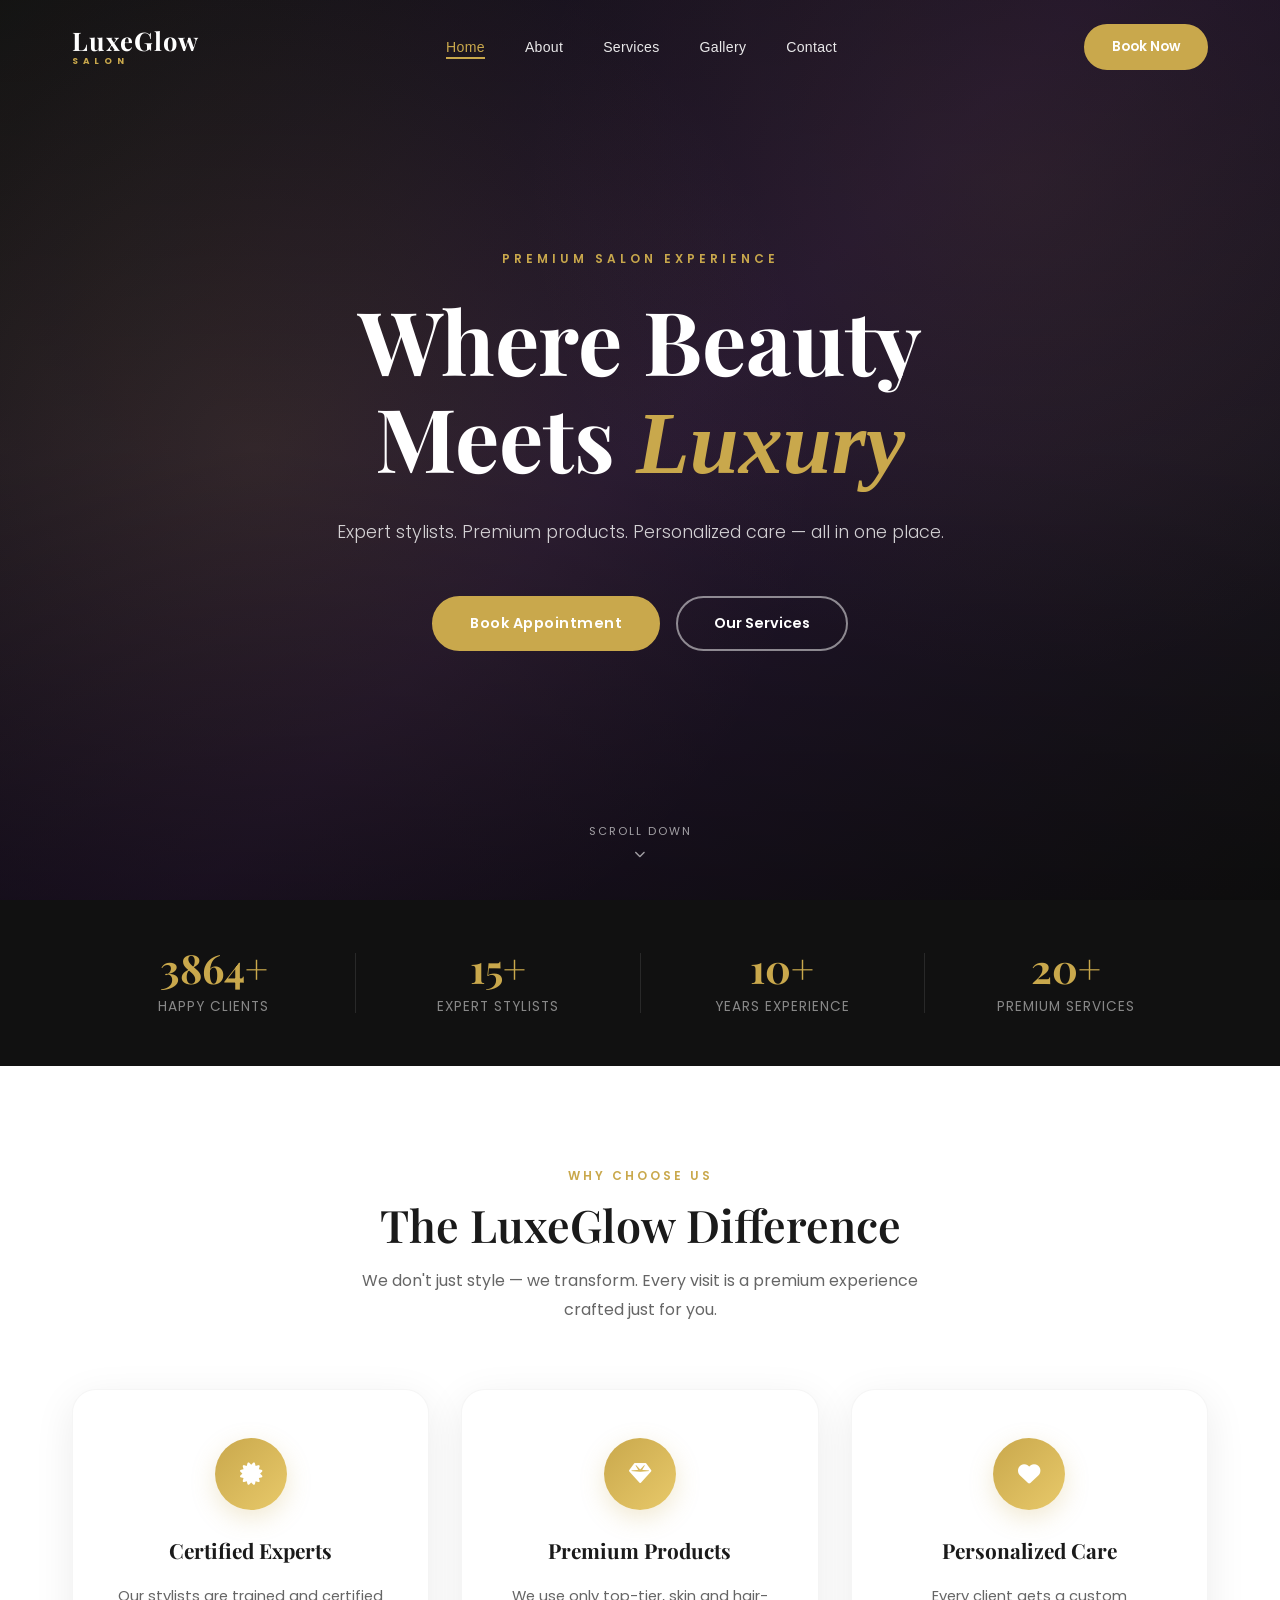
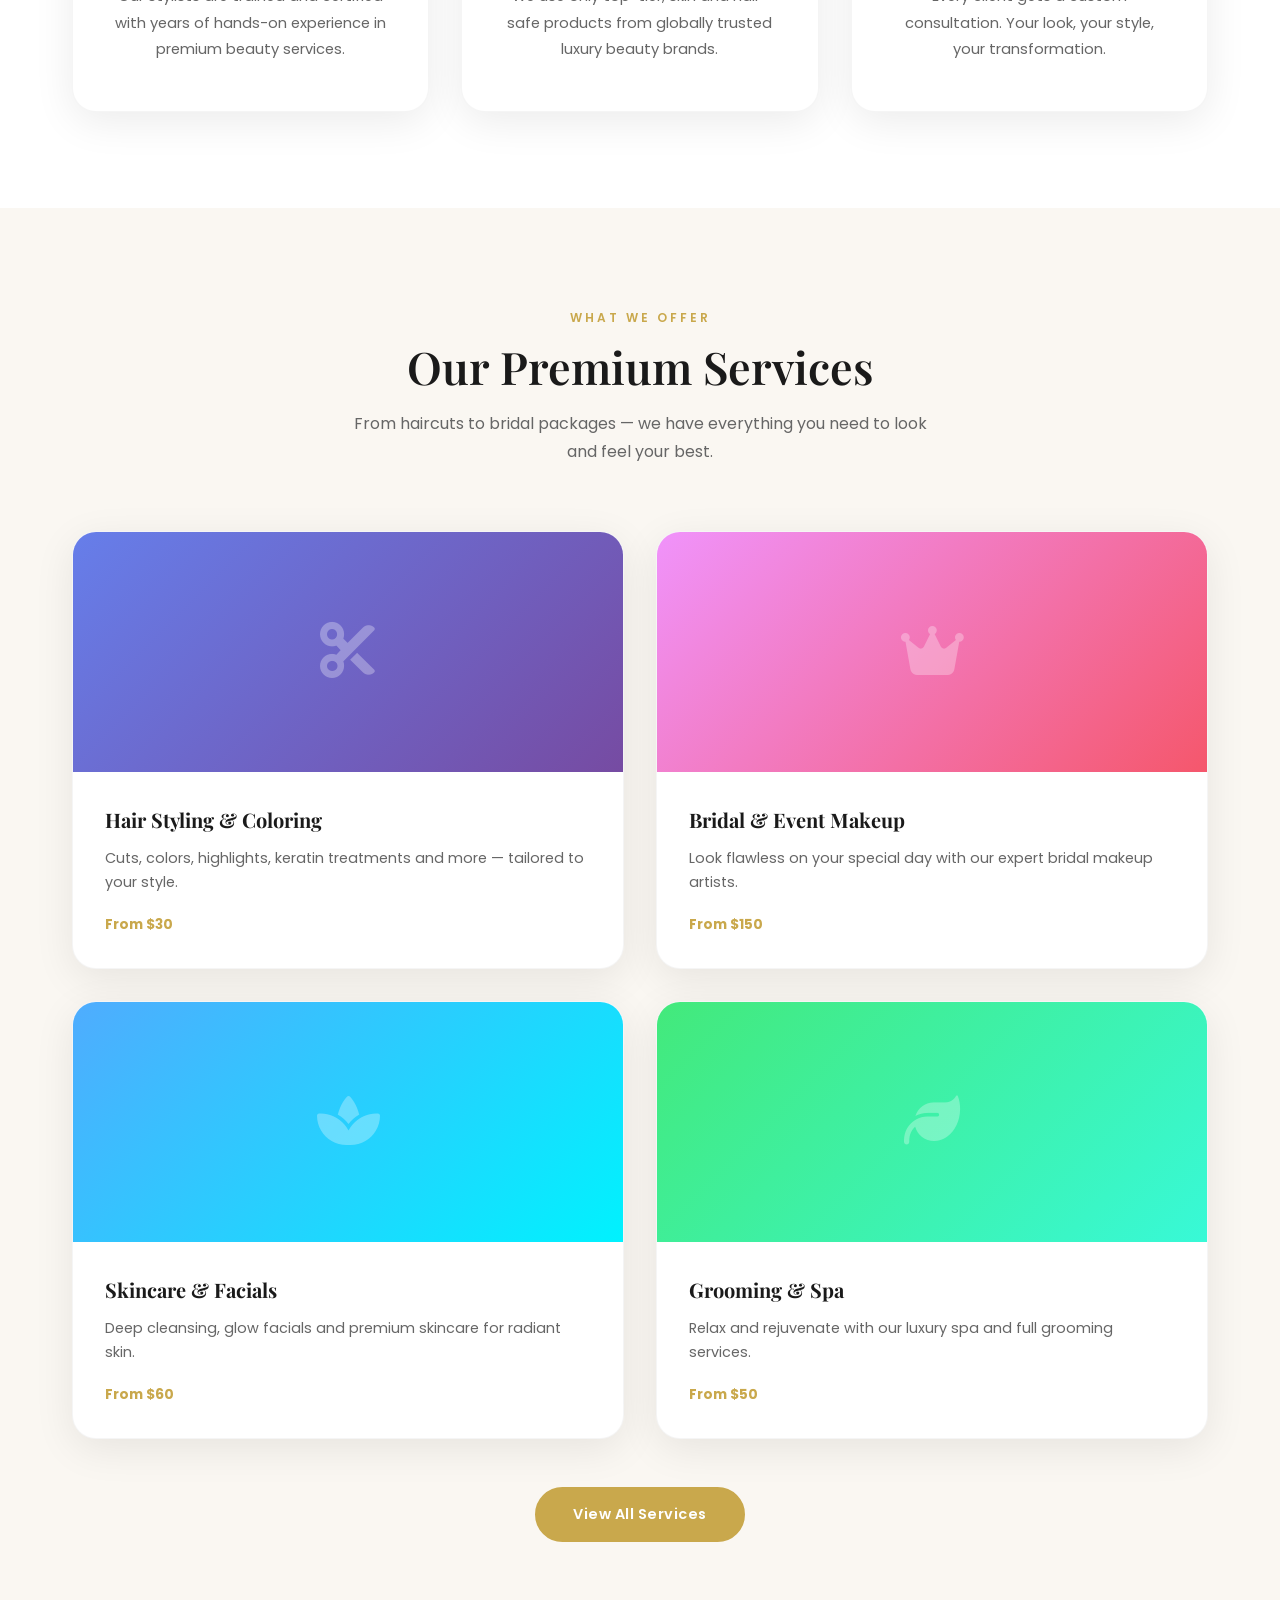
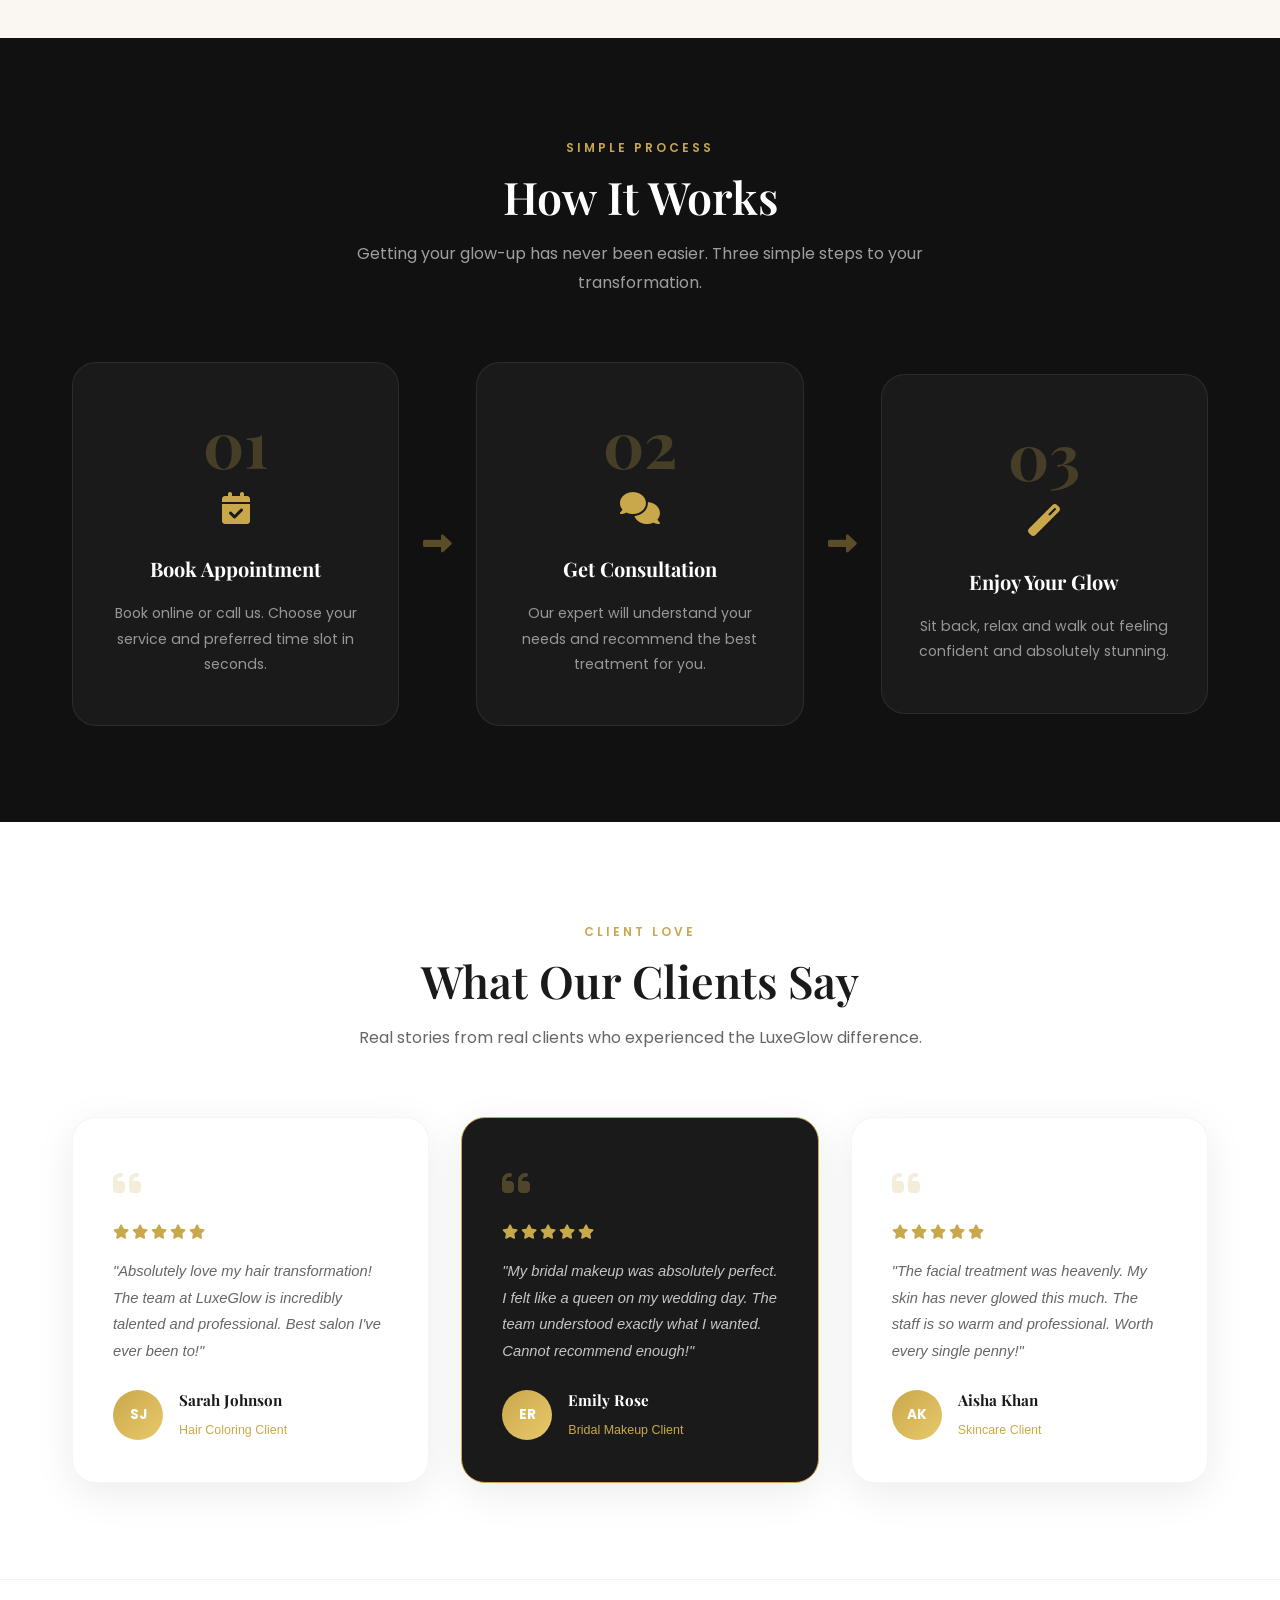
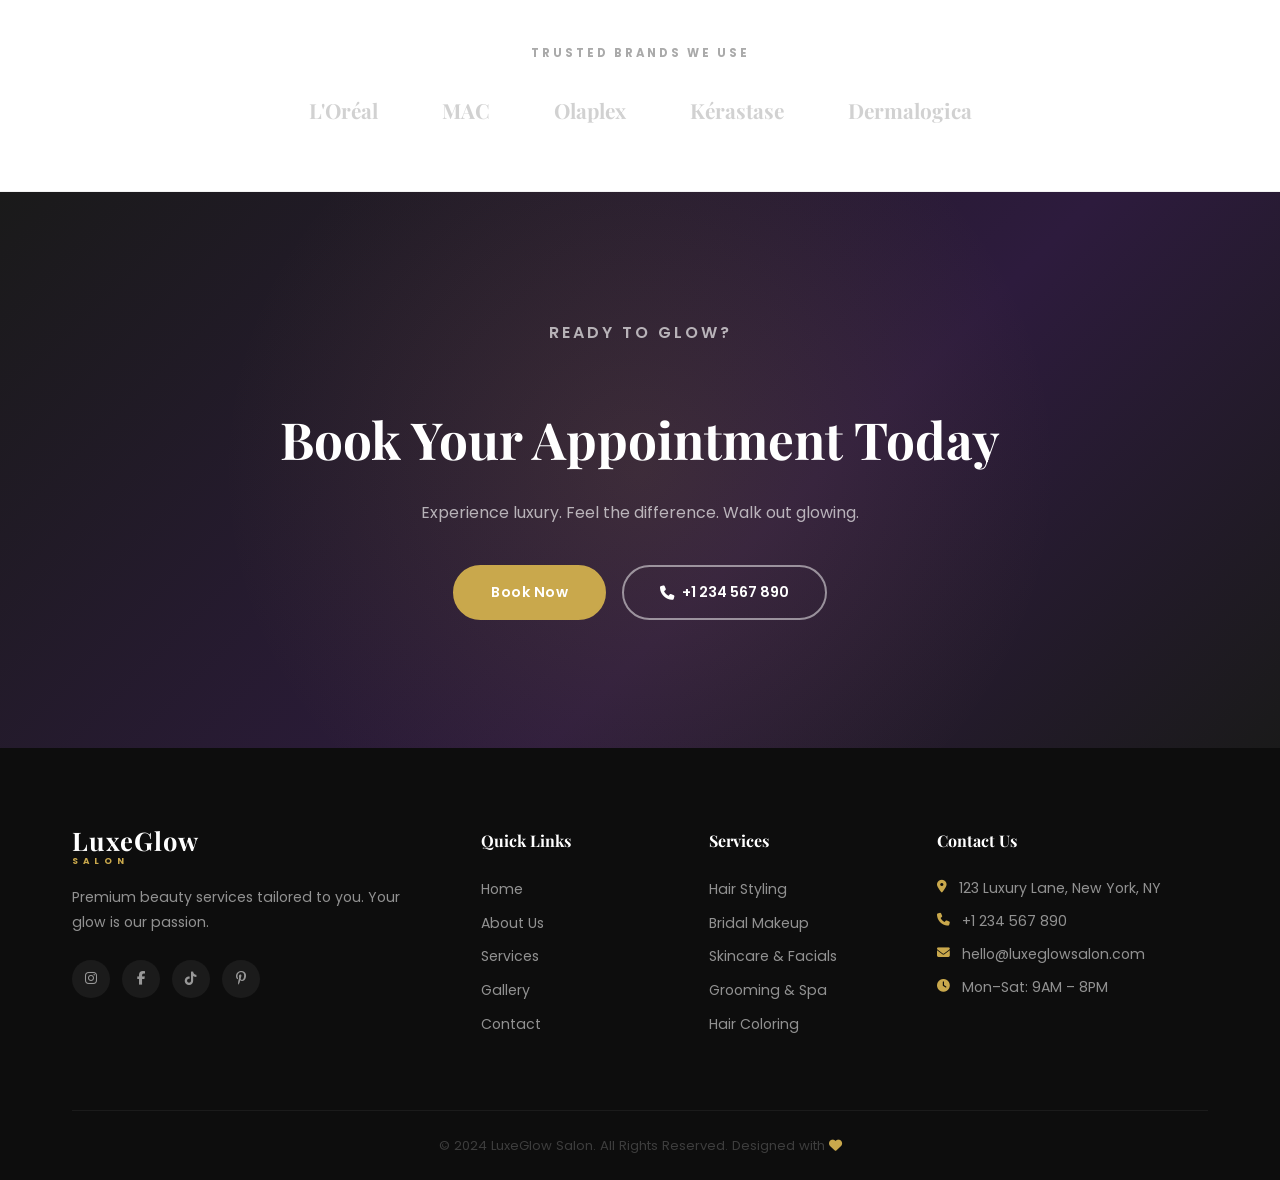
==== commit 4480a8a6: "Update index.html" ====
--- a/index.html
+++ b/index.html
@@ -360,6 +360,6 @@
         </div>
     </footer>
 
-    <script src="js/script.js"></script>
+    <script src="script.js"></script>
 </body>
 </html>
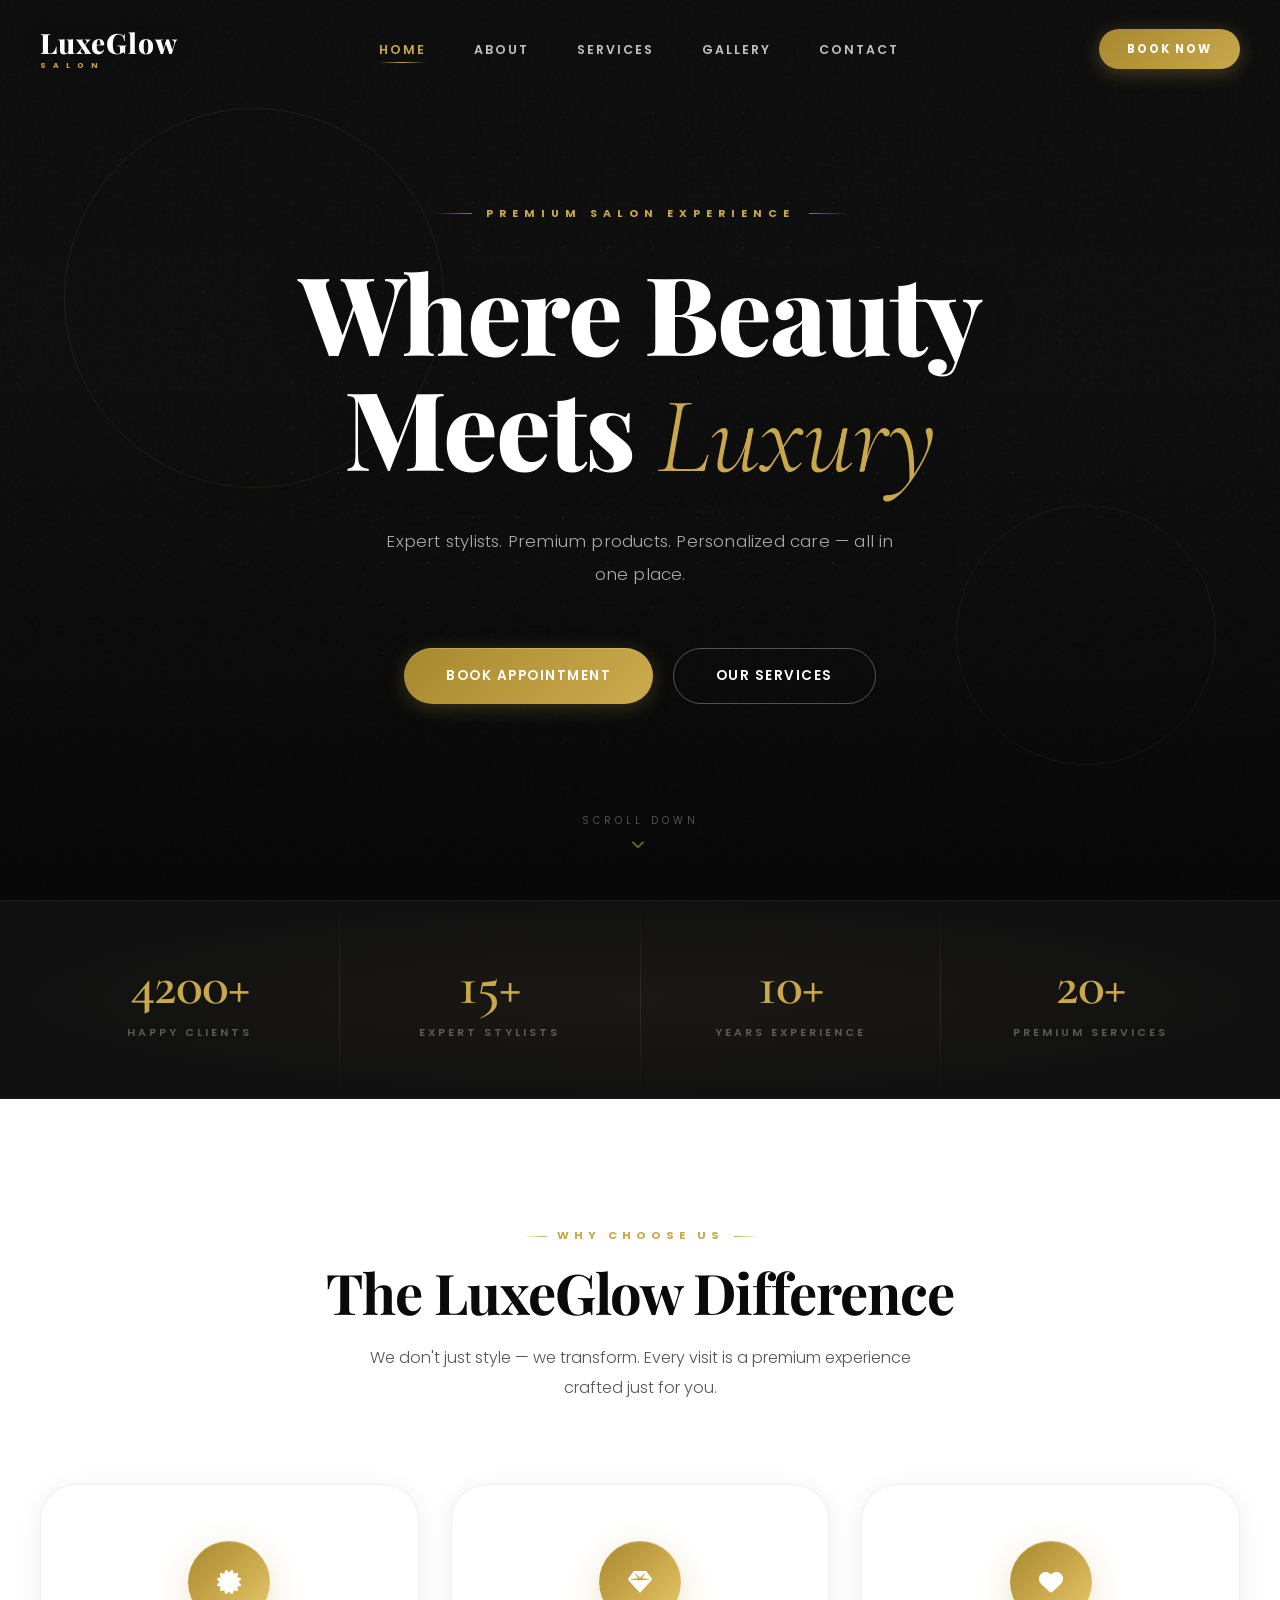
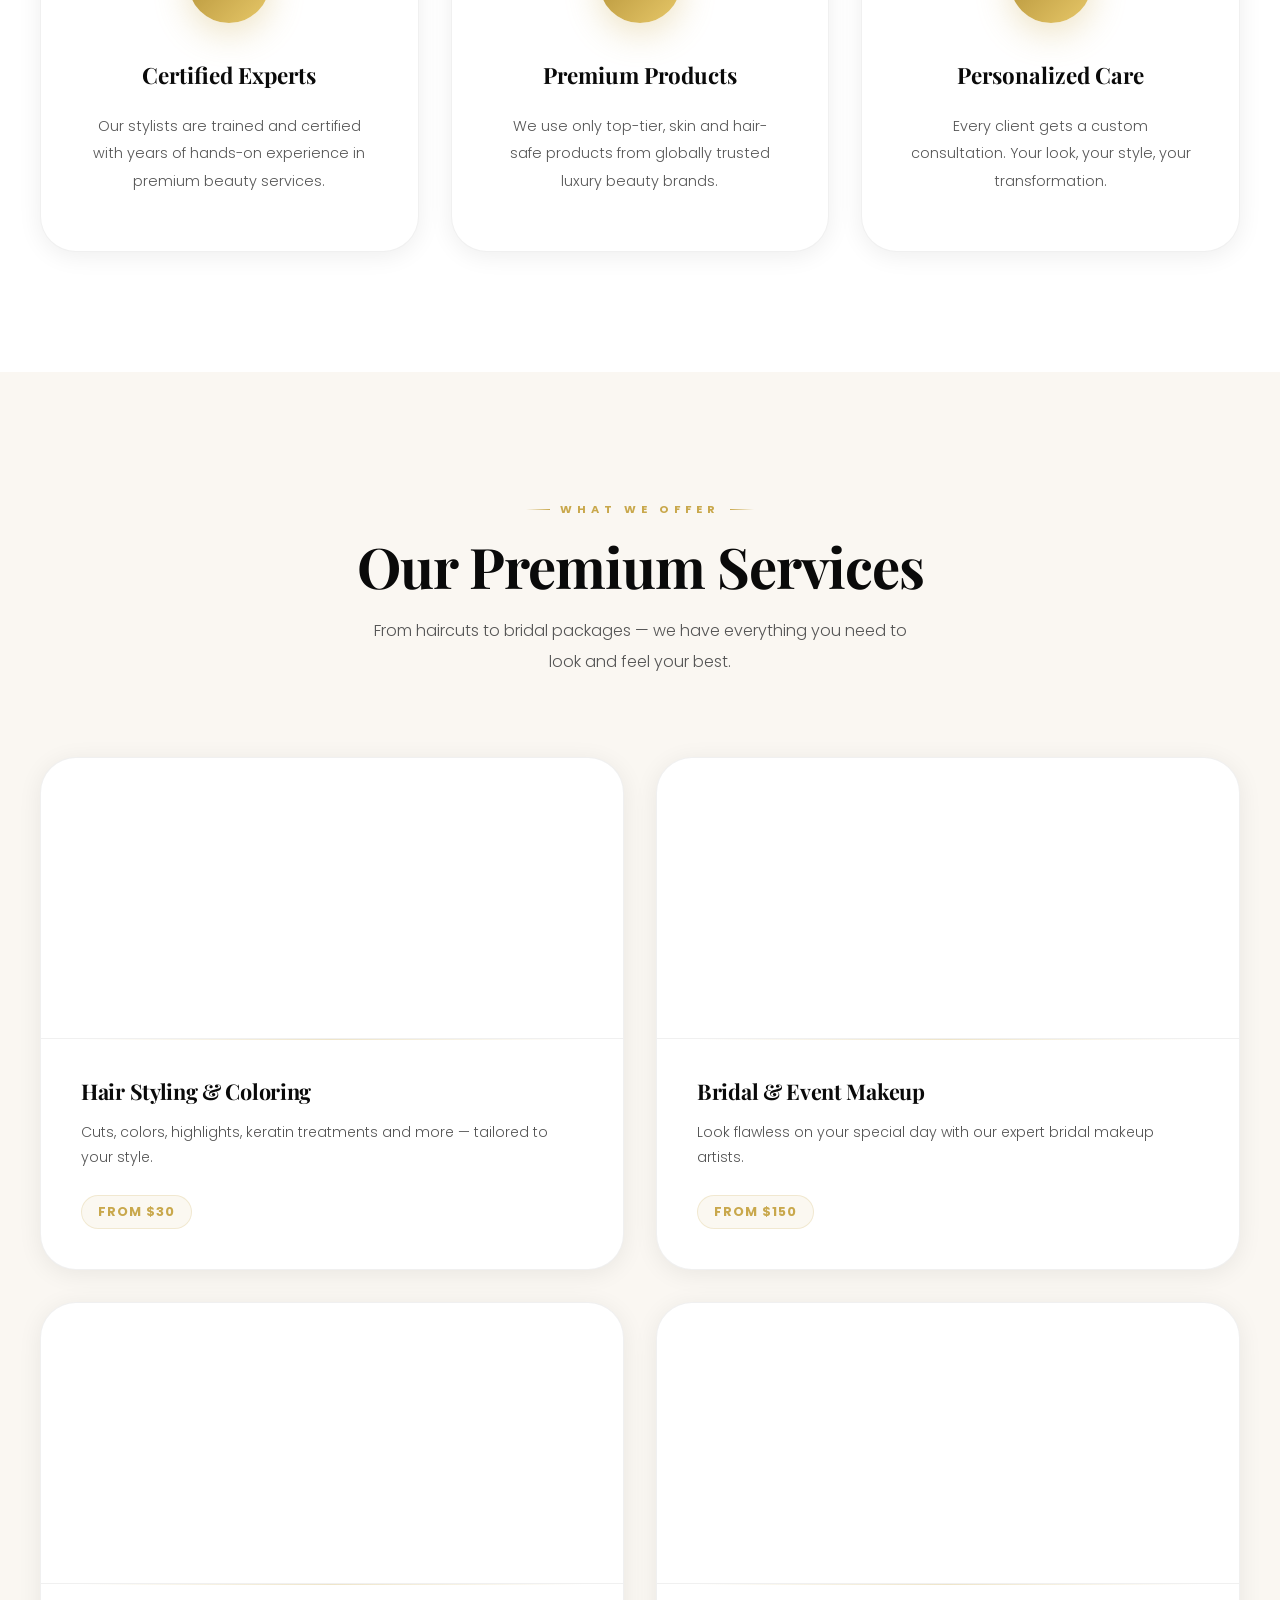
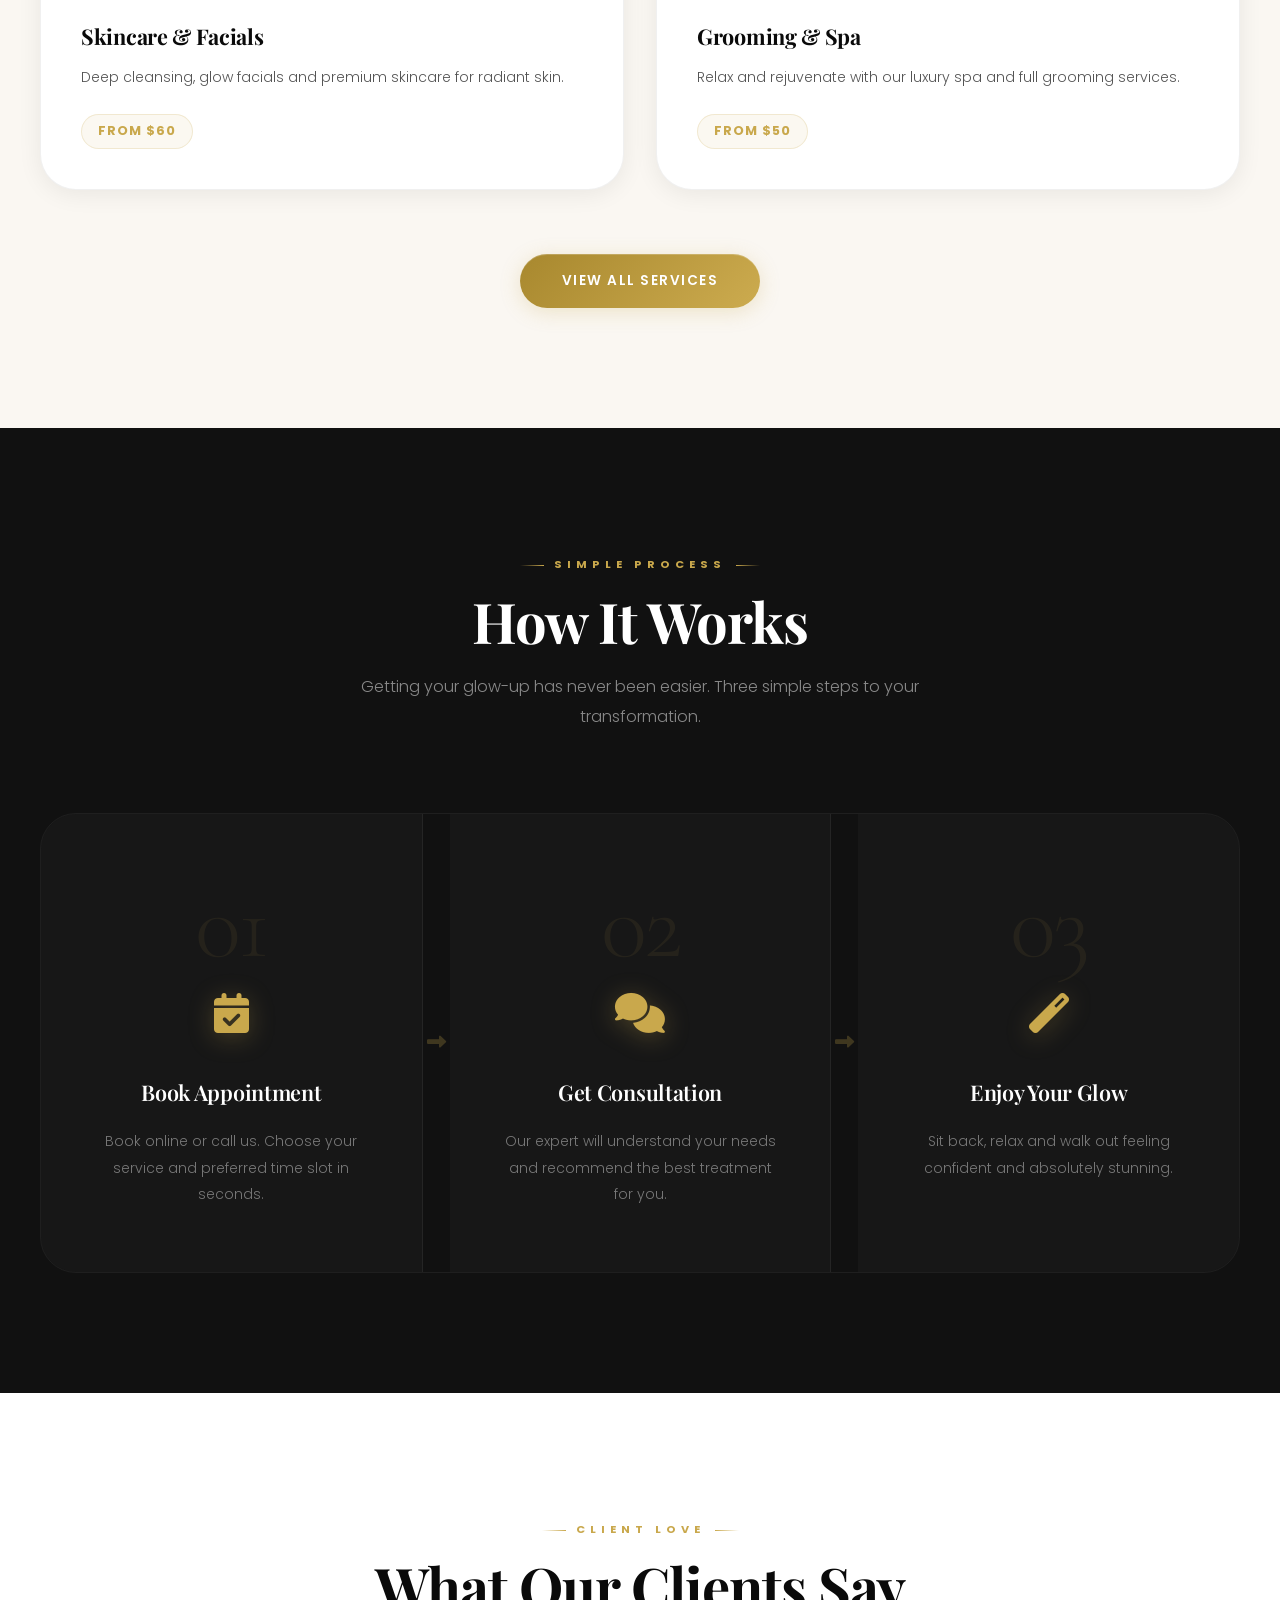
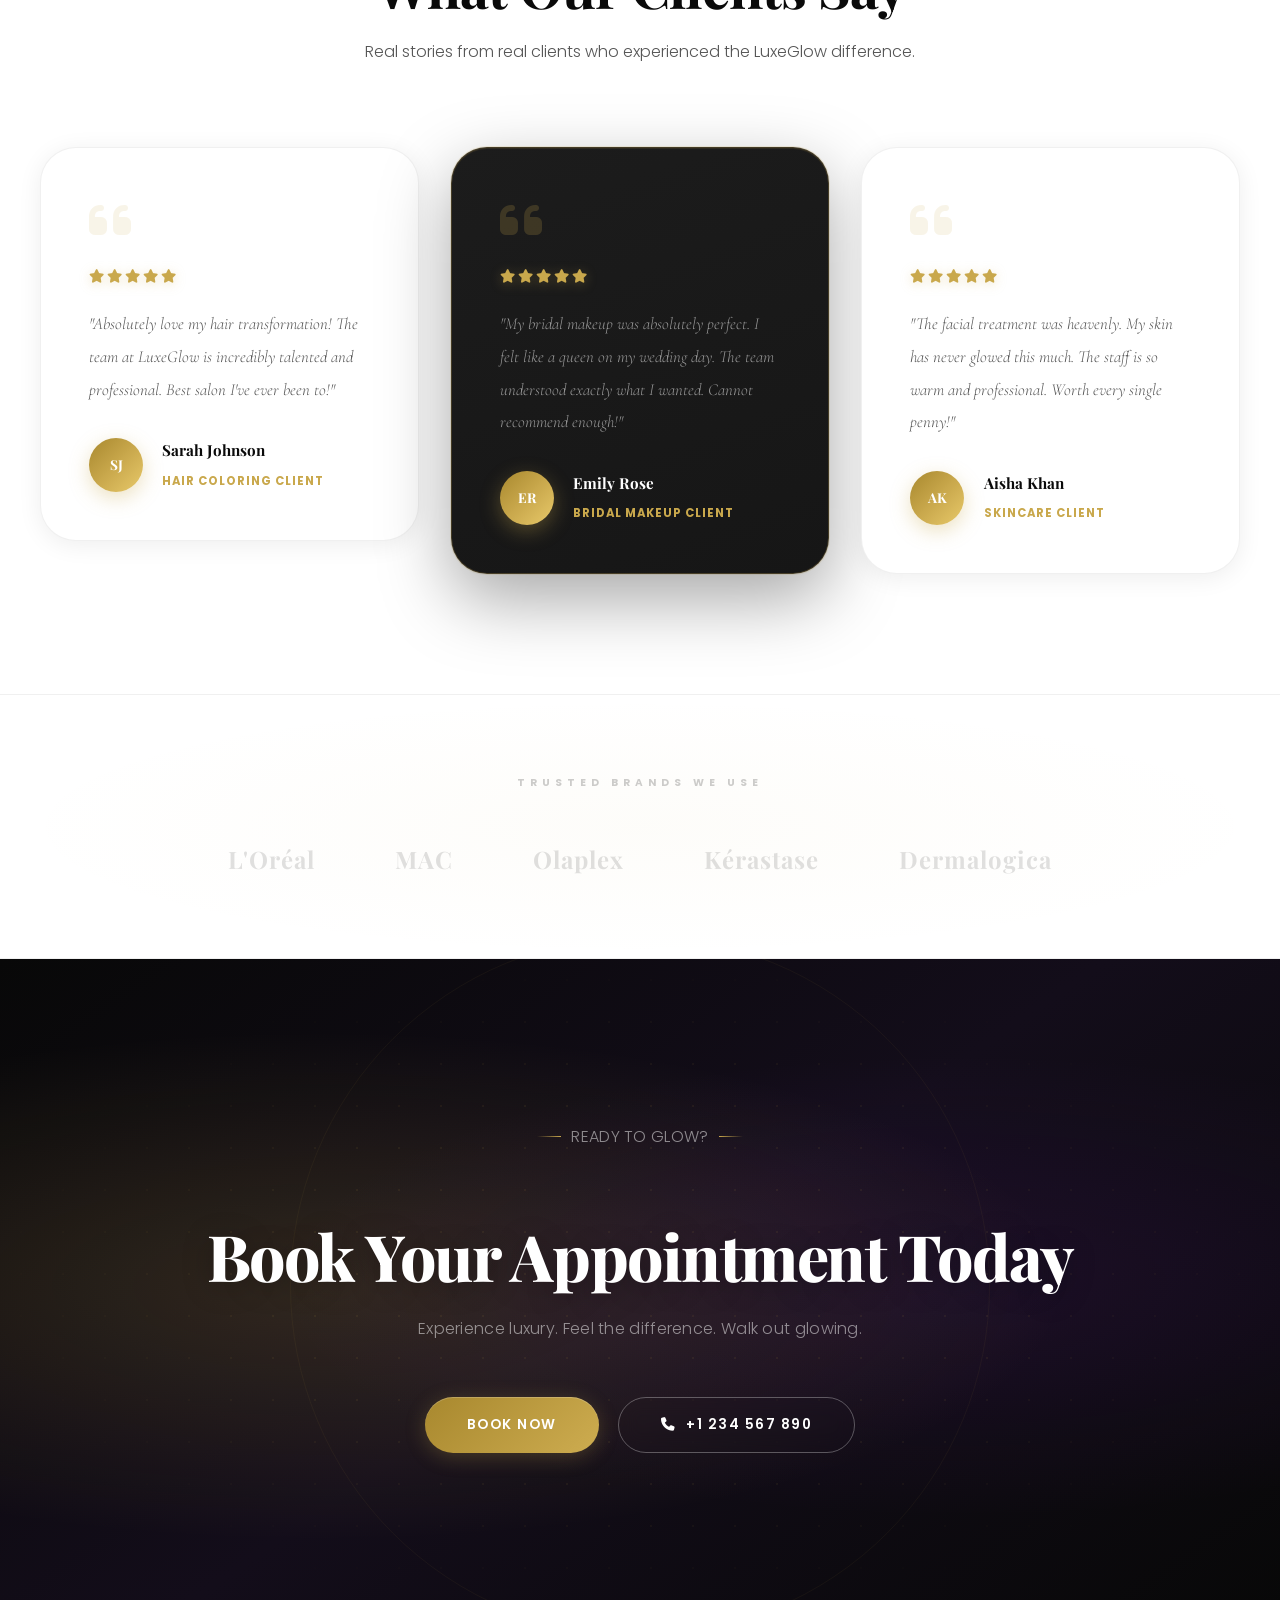
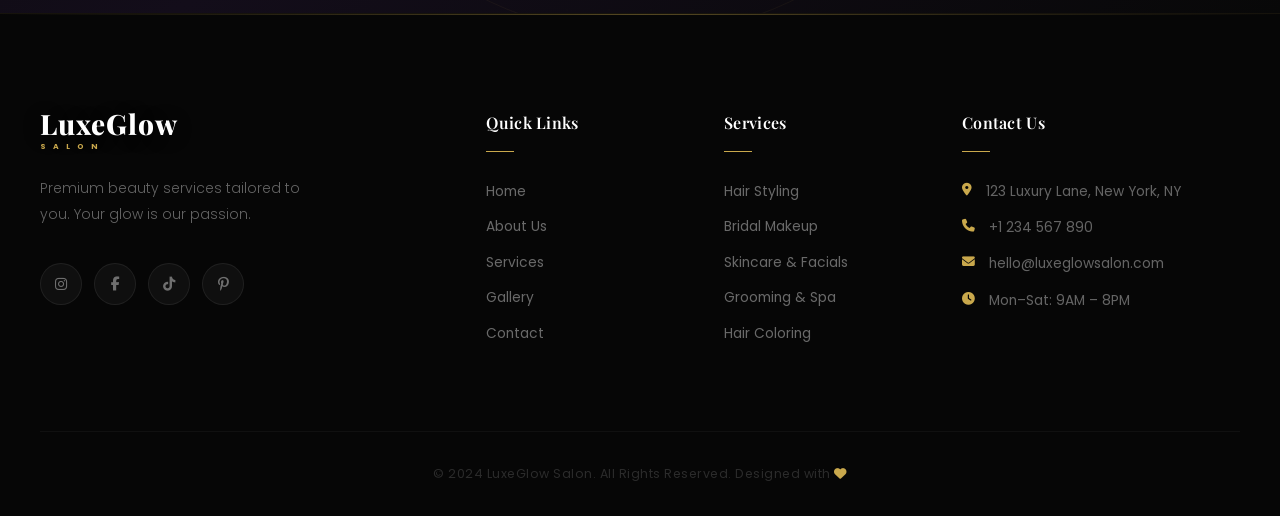
==== commit b10157a7: "Update index.html" ====
--- a/index.html
+++ b/index.html
@@ -36,7 +36,7 @@
     <!-- HERO -->
     <section class="hero">
         <div class="hero-overlay"></div>
-        <div class="hero-bg"></div>
+        <div class="hero-bg" style="background-image: url('images/hero.jpg'); background-size: cover; background-position: center;"></div>
         <div class="hero-content">
             <p class="hero-tagline">Premium Salon Experience</p>
             <h1 class="hero-title">Where Beauty <br>Meets <em>Luxury</em></h1>
@@ -123,8 +123,7 @@
             </div>
             <div class="services-grid">
                 <div class="service-card">
-                    <div class="service-img" style="background: linear-gradient(135deg, #667eea 0%, #764ba2 100%);">
-                        <div class="service-icon"><i class="fas fa-cut"></i></div>
+                    <div class="service-img" style="background-image: url('images/hair.jpg'); background-size: cover; background-position: center;">
                         <div class="service-overlay">
                             <a href="services.html" class="service-link">Explore Service</a>
                         </div>
@@ -136,8 +135,7 @@
                     </div>
                 </div>
                 <div class="service-card">
-                    <div class="service-img" style="background: linear-gradient(135deg, #f093fb 0%, #f5576c 100%);">
-                        <div class="service-icon"><i class="fas fa-crown"></i></div>
+                    <div class="service-img" style="background-image: url('images/bridal.jpg'); background-size: cover; background-position: center;">
                         <div class="service-overlay">
                             <a href="services.html" class="service-link">Explore Service</a>
                         </div>
@@ -149,8 +147,7 @@
                     </div>
                 </div>
                 <div class="service-card">
-                    <div class="service-img" style="background: linear-gradient(135deg, #4facfe 0%, #00f2fe 100%);">
-                        <div class="service-icon"><i class="fas fa-spa"></i></div>
+                    <div class="service-img" style="background-image: url('images/facial.jpg'); background-size: cover; background-position: center;">
                         <div class="service-overlay">
                             <a href="services.html" class="service-link">Explore Service</a>
                         </div>
@@ -162,8 +159,7 @@
                     </div>
                 </div>
                 <div class="service-card">
-                    <div class="service-img" style="background: linear-gradient(135deg, #43e97b 0%, #38f9d7 100%);">
-                        <div class="service-icon"><i class="fas fa-leaf"></i></div>
+                    <div class="service-img" style="background-image: url('images/spa.jpg'); background-size: cover; background-position: center;">
                         <div class="service-overlay">
                             <a href="services.html" class="service-link">Explore Service</a>
                         </div>
--- a/style.css
+++ b/style.css
@@ -1,171 +1,372 @@
 /* ========================================
-   LUXEGLOW SALON - COMPLETE STYLESHEET
+   LUXEGLOW SALON - ULTRA PREMIUM CSS v3.0
    ======================================== */
 
-/* RESET & BASE */
+@import url('https://fonts.googleapis.com/css2?family=Playfair+Display:ital,wght@0,400;0,500;0,600;0,700;0,800;1,400;1,600;1,700&family=Poppins:wght@300;400;500;600;700&family=Cormorant+Garamond:ital,wght@0,300;0,400;0,600;1,300;1,400&display=swap');
+
+/* ========== RESET ========== */
 *, *::before, *::after {
     margin: 0;
     padding: 0;
     box-sizing: border-box;
 }
 
+/* ========== CSS VARIABLES ========== */
 :root {
+    /* Gold Palette */
     --gold: #C9A84C;
-    --gold-light: #e8c96a;
-    --gold-dark: #a8882e;
-    --black: #1a1a1a;
-    --dark: #111111;
-    --white: #ffffff;
+    --gold-2: #D4AF5A;
+    --gold-light: #E8C96A;
+    --gold-dark: #A8882E;
+    --gold-pale: #F5EDD6;
+    --gold-glow: rgba(201, 168, 76, 0.3);
+    --gold-subtle: rgba(201, 168, 76, 0.08);
+
+    /* Dark Palette */
+    --black: #0A0A0A;
+    --dark: #0D0D0D;
+    --dark-2: #111111;
+    --dark-3: #161616;
+    --dark-4: #1C1C1C;
+    --dark-5: #222222;
+
+    /* Light Palette */
+    --white: #FFFFFF;
+    --off-white: #FDFCFA;
     --beige: #F5F0E8;
     --ivory: #FAF7F2;
-    --gray: #666666;
-    --light-gray: #f4f4f4;
-    --font-heading: 'Playfair Display', serif;
-    --font-body: 'Poppins', sans-serif;
-    --transition: all 0.3s ease;
-    --transition-slow: all 0.6s ease;
-    --shadow-sm: 0 4px 15px rgba(0,0,0,0.06);
-    --shadow: 0 10px 40px rgba(0,0,0,0.08);
-    --shadow-hover: 0 20px 60px rgba(0,0,0,0.15);
-    --radius: 16px;
-    --radius-lg: 24px;
-}
-
-html { scroll-behavior: smooth; }
+    --cream: #F8F4EE;
+
+    /* Text */
+    --text-primary: #0A0A0A;
+    --text-secondary: #555555;
+    --text-muted: #888888;
+    --text-light: rgba(255, 255, 255, 0.5);
+    --text-lighter: rgba(255, 255, 255, 0.25);
+
+    /* Borders */
+    --border: rgba(0, 0, 0, 0.06);
+    --border-dark: rgba(255, 255, 255, 0.07);
+    --border-gold: rgba(201, 168, 76, 0.25);
+
+    /* Fonts */
+    --font-display: 'Cormorant Garamond', Georgia, serif;
+    --font-heading: 'Playfair Display', Georgia, serif;
+    --font-body: 'Poppins', Arial, sans-serif;
+
+    /* Transitions */
+    --ease: cubic-bezier(0.16, 1, 0.3, 1);
+    --ease-2: cubic-bezier(0.25, 0.46, 0.45, 0.94);
+    --transition: all 0.4s var(--ease);
+    --transition-fast: all 0.2s var(--ease-2);
+    --transition-slow: all 0.7s var(--ease);
+
+    /* Shadows */
+    --shadow-xs: 0 2px 8px rgba(0, 0, 0, 0.05);
+    --shadow-sm: 0 4px 24px rgba(0, 0, 0, 0.07);
+    --shadow-md: 0 8px 40px rgba(0, 0, 0, 0.1);
+    --shadow-lg: 0 20px 60px rgba(0, 0, 0, 0.14);
+    --shadow-xl: 0 30px 80px rgba(0, 0, 0, 0.2);
+    --shadow-gold: 0 8px 32px rgba(201, 168, 76, 0.35);
+    --shadow-gold-lg: 0 16px 50px rgba(201, 168, 76, 0.4);
+
+    /* Border Radius */
+    --radius-xs: 6px;
+    --radius-sm: 10px;
+    --radius: 18px;
+    --radius-lg: 26px;
+    --radius-xl: 36px;
+    --radius-2xl: 48px;
+}
+
+/* ========== BASE ========== */
+html {
+    scroll-behavior: smooth;
+    font-size: 16px;
+    -webkit-text-size-adjust: 100%;
+}
 
 body {
     font-family: var(--font-body);
-    color: var(--black);
-    background: var(--white);
+    color: var(--text-primary);
+    background-color: var(--white);
     overflow-x: hidden;
     line-height: 1.6;
-}
-
-a { text-decoration: none; color: inherit; transition: var(--transition); }
+    -webkit-font-smoothing: antialiased;
+    -moz-osx-font-smoothing: grayscale;
+}
+
+a {
+    text-decoration: none;
+    color: inherit;
+    transition: var(--transition);
+}
+
 ul { list-style: none; }
-img { width: 100%; height: 100%; object-fit: cover; display: block; }
-
+
+img {
+    width: 100%;
+    height: 100%;
+    object-fit: cover;
+    display: block;
+}
+
+button {
+    font-family: var(--font-body);
+    cursor: pointer;
+    border: none;
+    outline: none;
+    background: none;
+}
+
+input, select, textarea {
+    font-family: var(--font-body);
+    outline: none;
+}
+
+/* ========== LAYOUT ========== */
 .container {
-    max-width: 1200px;
+    max-width: 1280px;
     margin: 0 auto;
-    padding: 0 2rem;
-}
-
-.section { padding: 6rem 0; }
-.bg-ivory { background: var(--ivory); }
-.bg-beige { background: var(--beige); }
-.bg-dark { background: var(--dark); }
+    padding: 0 2.5rem;
+    width: 100%;
+}
+
+.section { padding: 120px 0; }
+.bg-ivory { background-color: var(--ivory); }
+.bg-beige { background-color: var(--beige); }
+.bg-dark { background-color: var(--dark-2); }
+
+/* ========== SELECTION COLOR ========== */
+::selection {
+    background: var(--gold);
+    color: var(--white);
+}
+
+/* ========== SCROLLBAR ========== */
+::-webkit-scrollbar { width: 6px; }
+::-webkit-scrollbar-track { background: var(--dark); }
+::-webkit-scrollbar-thumb {
+    background: var(--gold);
+    border-radius: 3px;
+}
 
 /* ========== TYPOGRAPHY ========== */
 .section-tag {
-    display: inline-block;
-    font-size: 0.75rem;
-    font-weight: 600;
-    letter-spacing: 3px;
+    display: inline-flex;
+    align-items: center;
+    gap: 10px;
+    font-family: var(--font-body);
+    font-size: 0.7rem;
+    font-weight: 700;
+    letter-spacing: 5px;
     text-transform: uppercase;
     color: var(--gold);
-    margin-bottom: 0.8rem;
+    margin-bottom: 1rem;
+}
+
+.section-tag::before {
+    content: '';
+    display: block;
+    width: 24px;
+    height: 1px;
+    background: linear-gradient(90deg, transparent, var(--gold));
+}
+
+.section-tag::after {
+    content: '';
+    display: block;
+    width: 24px;
+    height: 1px;
+    background: linear-gradient(90deg, var(--gold), transparent);
 }
 
 .section-title {
     font-family: var(--font-heading);
-    font-size: clamp(1.8rem, 4vw, 2.8rem);
-    font-weight: 600;
-    color: var(--black);
-    line-height: 1.2;
-    margin-bottom: 1rem;
+    font-size: clamp(2.2rem, 4.5vw, 3.5rem);
+    font-weight: 700;
+    color: var(--text-primary);
+    line-height: 1.12;
+    margin-bottom: 1.2rem;
+    letter-spacing: -1px;
 }
 
 .section-title.white { color: var(--white); }
+
+.section-title em {
+    font-style: italic;
+    color: var(--gold);
+    font-family: var(--font-display);
+    font-weight: 300;
+}
 
 .section-desc {
     font-size: 1rem;
-    color: var(--gray);
-    max-width: 580px;
+    color: var(--text-secondary);
+    max-width: 560px;
     margin: 0 auto;
-    line-height: 1.8;
-}
-
-.section-desc.light { color: rgba(255,255,255,0.6); }
+    line-height: 1.9;
+    font-weight: 300;
+}
+
+.section-desc.light { color: var(--text-light); }
 
 .section-header {
     text-align: center;
-    margin-bottom: 4rem;
-}
+    margin-bottom: 5rem;
+}
+
+.section-header.left {
+    text-align: left;
+}
+
+.section-header.left .section-desc { margin: 0; }
 
 .section-cta {
     text-align: center;
-    margin-top: 3rem;
+    margin-top: 4rem;
+}
+
+/* ========== GOLD LINE DIVIDER ========== */
+.gold-line {
+    display: block;
+    width: 60px;
+    height: 2px;
+    background: linear-gradient(90deg, transparent, var(--gold), transparent);
+    margin: 1.5rem auto;
 }
 
 /* ========== BUTTONS ========== */
 .btn-primary {
     display: inline-flex;
     align-items: center;
-    gap: 8px;
-    padding: 14px 36px;
-    background: var(--gold);
+    justify-content: center;
+    gap: 10px;
+    padding: 16px 42px;
+    background: linear-gradient(135deg, var(--gold-dark) 0%, var(--gold) 50%, var(--gold-light) 100%);
+    background-size: 200% auto;
     color: var(--white);
     border-radius: 50px;
     font-family: var(--font-body);
     font-weight: 600;
-    font-size: 0.9rem;
-    letter-spacing: 0.5px;
-    transition: var(--transition);
-    border: 2px solid var(--gold);
+    font-size: 0.85rem;
+    letter-spacing: 1.5px;
+    text-transform: uppercase;
+    transition: var(--transition);
+    border: none;
+    box-shadow: 0 4px 20px rgba(201, 168, 76, 0.25),
+                inset 0 1px 0 rgba(255, 255, 255, 0.2);
     cursor: pointer;
-}
+    white-space: nowrap;
+    position: relative;
+    overflow: hidden;
+}
+
+.btn-primary::before {
+    content: '';
+    position: absolute;
+    top: 0;
+    left: -100%;
+    width: 100%;
+    height: 100%;
+    background: linear-gradient(
+        90deg,
+        transparent,
+        rgba(255, 255, 255, 0.2),
+        transparent
+    );
+    transition: left 0.6s var(--ease);
+}
+
+.btn-primary:hover::before { left: 100%; }
 
 .btn-primary:hover {
-    background: var(--gold-dark);
-    border-color: var(--gold-dark);
-    transform: translateY(-2px);
-    box-shadow: 0 10px 30px rgba(201,168,76,0.3);
-}
+    background-position: right center;
+    transform: translateY(-3px);
+    box-shadow: var(--shadow-gold-lg);
+    color: var(--white);
+}
+
+.btn-primary:active { transform: translateY(-1px); }
 
 .btn-outline-white {
     display: inline-flex;
     align-items: center;
-    gap: 8px;
-    padding: 14px 36px;
+    justify-content: center;
+    gap: 10px;
+    padding: 16px 42px;
     background: transparent;
     color: var(--white);
     border-radius: 50px;
+    font-family: var(--font-body);
     font-weight: 600;
-    font-size: 0.9rem;
-    border: 2px solid rgba(255,255,255,0.5);
+    font-size: 0.85rem;
+    letter-spacing: 1.5px;
+    text-transform: uppercase;
+    border: 1px solid rgba(255, 255, 255, 0.3);
     transition: var(--transition);
     cursor: pointer;
+    white-space: nowrap;
+    backdrop-filter: blur(10px);
+    -webkit-backdrop-filter: blur(10px);
 }
 
 .btn-outline-white:hover {
-    background: var(--white);
-    color: var(--black);
-    border-color: var(--white);
+    background: rgba(255, 255, 255, 0.12);
+    border-color: rgba(255, 255, 255, 0.6);
+    transform: translateY(-3px);
+    color: var(--white);
 }
 
 .btn-outline-gold {
     display: inline-flex;
     align-items: center;
-    gap: 8px;
-    padding: 14px 36px;
+    justify-content: center;
+    gap: 10px;
+    padding: 16px 42px;
     background: transparent;
     color: var(--gold);
     border-radius: 50px;
+    font-family: var(--font-body);
     font-weight: 600;
+    font-size: 0.85rem;
+    letter-spacing: 1.5px;
+    text-transform: uppercase;
+    border: 1px solid var(--gold);
+    transition: var(--transition);
+    cursor: pointer;
+    white-space: nowrap;
+    position: relative;
+    overflow: hidden;
+}
+
+.btn-outline-gold::before {
+    content: '';
+    position: absolute;
+    inset: 0;
+    background: linear-gradient(135deg, var(--gold-dark), var(--gold), var(--gold-light));
+    opacity: 0;
+    transition: opacity 0.4s var(--ease);
+}
+
+.btn-outline-gold:hover {
+    color: var(--white);
+    border-color: var(--gold);
+    transform: translateY(-3px);
+    box-shadow: var(--shadow-gold);
+}
+
+.btn-outline-gold:hover::before { opacity: 1; }
+.btn-outline-gold span,
+.btn-outline-gold i { position: relative; z-index: 1; }
+
+.btn-full {
+    width: 100%;
+    border-radius: var(--radius);
+    padding: 18px;
     font-size: 0.9rem;
-    border: 2px solid var(--gold);
-    transition: var(--transition);
-    cursor: pointer;
-}
-
-.btn-outline-gold:hover {
-    background: var(--gold);
-    color: var(--white);
-    transform: translateY(-2px);
-}
-
-.btn-full { width: 100%; justify-content: center; border-radius: var(--radius); }
+    letter-spacing: 2px;
+}
 
 /* ========== NAVBAR ========== */
 .navbar {
@@ -173,1471 +374,169 @@
     top: 0;
     left: 0;
     width: 100%;
-    z-index: 1000;
-    padding: 1.5rem 0;
-    transition: var(--transition);
+    z-index: 9999;
+    padding: 1.8rem 0;
+    transition: var(--transition);
+    background: transparent;
 }
 
 .navbar.scrolled {
-    background: rgba(255,255,255,0.97);
-    backdrop-filter: blur(20px);
+    background: rgba(10, 10, 10, 0.92);
+    backdrop-filter: blur(30px);
+    -webkit-backdrop-filter: blur(30px);
     padding: 1rem 0;
-    box-shadow: 0 2px 30px rgba(0,0,0,0.08);
+    border-bottom: 1px solid rgba(201, 168, 76, 0.1);
+    box-shadow: 0 4px 40px rgba(0, 0, 0, 0.4);
 }
 
 .nav-container {
-    max-width: 1200px;
+    max-width: 1280px;
     margin: 0 auto;
-    padding: 0 2rem;
+    padding: 0 2.5rem;
     display: flex;
     align-items: center;
     justify-content: space-between;
     gap: 2rem;
 }
 
+/* Logo */
 .logo {
     display: flex;
     flex-direction: column;
     line-height: 1;
     flex-shrink: 0;
+    text-decoration: none;
 }
 
 .logo-text {
     font-family: var(--font-heading);
-    font-size: 1.6rem;
-    font-weight: 700;
+    font-size: 1.75rem;
+    font-weight: 800;
     color: var(--white);
     letter-spacing: 1px;
     transition: var(--transition);
-}
-
-.logo-text.dark { color: var(--black); }
+    line-height: 1;
+    text-shadow: 0 2px 20px rgba(0, 0, 0, 0.3);
+}
+
+.logo-text.dark { color: var(--white); }
+.navbar.scrolled .logo-text { color: var(--white); }
+
 .logo-sub {
-    font-size: 0.55rem;
-    font-weight: 700;
-    letter-spacing: 5px;
-    color: var(--gold);
-    margin-top: 3px;
-}
-
+    font-family: var(--font-body);
+    font-size: 0.48rem;
+    font-weight: 700;
+    letter-spacing: 7px;
+    color: var(--gold);
+    margin-top: 5px;
+    text-transform: uppercase;
+}
+
+/* Nav Links */
 .nav-links {
     display: flex;
     align-items: center;
-    gap: 2.5rem;
+    gap: 3rem;
+    margin: 0 auto;
 }
 
 .nav-links a {
-    font-size: 0.88rem;
-    font-weight: 500;
-    color: rgba(255,255,255,0.9);
-    letter-spacing: 0.3px;
-    position: relative;
-}
-
-.navbar.scrolled .nav-links a { color: var(--black); }
+    font-size: 0.78rem;
+    font-weight: 600;
+    color: rgba(255, 255, 255, 0.75);
+    letter-spacing: 2px;
+    text-transform: uppercase;
+    position: relative;
+    padding-bottom: 3px;
+}
 
 .nav-links a::after {
     content: '';
     position: absolute;
-    bottom: -4px;
-    left: 0;
+    bottom: -2px;
+    left: 50%;
+    transform: translateX(-50%);
     width: 0;
-    height: 2px;
-    background: var(--gold);
-    transition: var(--transition);
-}
-
-.nav-links a:hover::after,
+    height: 1px;
+    background: linear-gradient(90deg, transparent, var(--gold), transparent);
+    transition: width 0.4s var(--ease);
+}
+
+.nav-links a:hover {
+    color: var(--gold);
+}
+
+.nav-links a:hover::after { width: 100%; }
+.nav-links a.active { color: var(--gold); }
 .nav-links a.active::after { width: 100%; }
-.nav-links a:hover,
-.nav-links a.active { color: var(--gold); }
-
+
+/* Nav CTA Button */
 .nav-btn {
-    padding: 10px 26px;
-    background: var(--gold);
+    display: inline-flex;
+    align-items: center;
+    padding: 11px 28px;
+    background: linear-gradient(135deg, var(--gold-dark), var(--gold));
     color: var(--white) !important;
     border-radius: 50px;
-    font-size: 0.85rem;
-    font-weight: 600;
-    border: 2px solid var(--gold);
+    font-size: 0.72rem;
+    font-weight: 700;
+    letter-spacing: 2px;
+    text-transform: uppercase;
+    border: none;
     flex-shrink: 0;
-}
-
+    box-shadow: 0 4px 20px rgba(201, 168, 76, 0.3);
+    transition: var(--transition);
+    position: relative;
+    overflow: hidden;
+}
+
+.nav-btn::before {
+    content: '';
+    position: absolute;
+    top: 0;
+    left: -100%;
+    width: 100%;
+    height: 100%;
+    background: linear-gradient(90deg, transparent, rgba(255,255,255,0.15), transparent);
+    transition: left 0.5s var(--ease);
+}
+
+.nav-btn:hover::before { left: 100%; }
 .nav-btn:hover {
-    background: transparent;
-    color: var(--gold) !important;
-}
-
+    transform: translateY(-2px);
+    box-shadow: var(--shadow-gold);
+    color: var(--white) !important;
+}
+
+/* Hamburger */
 .hamburger {
     display: none;
     flex-direction: column;
     gap: 5px;
     cursor: pointer;
-    z-index: 1001;
+    z-index: 10001;
     padding: 5px;
+    background: none;
+    border: none;
 }
 
 .hamburger span {
-    width: 24px;
-    height: 2px;
+    display: block;
+    width: 26px;
+    height: 1.5px;
     background: var(--white);
-    transition: var(--transition);
-    display: block;
-}
-
-.hamburger span.dark-span { background: var(--black); }
-.navbar.scrolled .hamburger span { background: var(--black); }
-
-.hamburger.active span:nth-child(1) { transform: rotate(45deg) translate(5px, 5px); }
-.hamburger.active span:nth-child(2) { opacity: 0; }
-.hamburger.active span:nth-child(3) { transform: rotate(-45deg) translate(5px, -5px); }
-
-/* ========== HERO ========== */
-.hero {
-    position: relative;
-    height: 100vh;
-    min-height: 700px;
-    display: flex;
-    align-items: center;
-    justify-content: center;
-    overflow: hidden;
-}
-
-.hero-bg {
-    position: absolute;
-    inset: 0;
-    background: linear-gradient(135deg, #1a1a1a 0%, #2d1b3d 50%, #1a1a1a 100%);
-    z-index: 0;
-}
-
-.hero-bg::after {
-    content: '';
-    position: absolute;
-    inset: 0;
-    background: 
-        radial-gradient(circle at 20% 50%, rgba(201,168,76,0.15) 0%, transparent 50%),
-        radial-gradient(circle at 80% 20%, rgba(201,168,76,0.1) 0%, transparent 40%);
-}
-
-.hero-overlay {
-    position: absolute;
-    inset: 0;
-    background: linear-gradient(
-        to bottom,
-        rgba(0,0,0,0.3) 0%,
-        rgba(0,0,0,0.2) 50%,
-        rgba(0,0,0,0.5) 100%
-    );
-    z-index: 1;
-}
-
-.hero-content {
-    position: relative;
-    z-index: 2;
-    text-align: center;
-    color: var(--white);
-    max-width: 850px;
-    padding: 0 2rem;
-    animation: fadeInUp 1s ease;
-}
-
-.hero-tagline {
-    font-size: 0.75rem;
-    font-weight: 600;
-    letter-spacing: 4px;
-    text-transform: uppercase;
-    color: var(--gold);
-    margin-bottom: 1.5rem;
-    display: block;
-}
-
-.hero-title {
-    font-family: var(--font-heading);
-    font-size: clamp(3rem, 7vw, 5.5rem);
-    font-weight: 700;
-    line-height: 1.1;
-    margin-bottom: 1.5rem;
-}
-
-.hero-title em {
-    color: var(--gold);
-    font-style: italic;
-}
-
-.hero-desc {
-    font-size: 1.1rem;
-    font-weight: 300;
-    color: rgba(255,255,255,0.8);
-    margin-bottom: 3rem;
-    line-height: 1.8;
-}
-
-.hero-btns {
-    display: flex;
-    gap: 1rem;
-    justify-content: center;
-    flex-wrap: wrap;
-}
-
-.hero-scroll {
-    position: absolute;
-    bottom: 2.5rem;
-    left: 50%;
-    transform: translateX(-50%);
-    z-index: 2;
-    text-align: center;
-    color: rgba(255,255,255,0.6);
-    font-size: 0.7rem;
-    letter-spacing: 2px;
-    text-transform: uppercase;
-    animation: bounceDown 2s infinite;
-    display: flex;
-    flex-direction: column;
-    align-items: center;
-    gap: 0.5rem;
-}
-
-/* ========== PAGE HERO ========== */
-.page-hero {
-    position: relative;
-    height: 420px;
-    display: flex;
-    align-items: center;
-    justify-content: center;
-    overflow: hidden;
-    margin-top: 0;
-}
-
-.page-hero-overlay {
-    position: absolute;
-    inset: 0;
-    background: linear-gradient(135deg, #1a1a1a 0%, #2d1b3d 60%, #1a1a1a 100%);
-    z-index: 0;
-}
-
-.page-hero-overlay::after {
-    content: '';
-    position: absolute;
-    inset: 0;
-    background: radial-gradient(circle at 30% 50%, rgba(201,168,76,0.2) 0%, transparent 60%);
-}
-
-.page-hero-content {
-    position: relative;
-    z-index: 2;
-    text-align: center;
-    color: var(--white);
-    padding-top: 80px;
-}
-
-.page-hero-content h1 {
-    font-family: var(--font-heading);
-    font-size: clamp(2.5rem, 5vw, 4rem);
-    font-weight: 700;
-    margin: 0.5rem 0 1rem;
-}
-
-.page-hero-content h1 em {
-    color: var(--gold);
-    font-style: italic;
-}
-
-.page-hero-content p {
-    color: rgba(255,255,255,0.7);
-    font-size: 1rem;
-}
-
-.breadcrumb {
-    position: absolute;
-    bottom: 1.5rem;
-    left: 50%;
-    transform: translateX(-50%);
-    z-index: 2;
-    display: flex;
-    align-items: center;
-    gap: 0.5rem;
-    font-size: 0.8rem;
-    color: rgba(255,255,255,0.5);
-}
-
-.breadcrumb a {
-    color: rgba(255,255,255,0.5);
-}
-
-.breadcrumb a:hover { color: var(--gold); }
-.breadcrumb span:last-child { color: var(--gold); }
-
-/* ========== STATS BAR ========== */
-.stats-bar {
-    background: var(--dark);
-    padding: 3rem 0;
-}
-
-.stats-grid {
-    display: flex;
-    align-items: center;
-    justify-content: center;
-    gap: 0;
-}
-
-.stat-item {
-    text-align: center;
-    padding: 0 4rem;
-    flex: 1;
-}
-
-.stat-item h3 {
-    font-family: var(--font-heading);
-    font-size: 2.5rem;
-    font-weight: 700;
-    color: var(--gold);
-    line-height: 1;
-    margin-bottom: 0.5rem;
-}
-
-.stat-item p {
-    font-size: 0.85rem;
-    color: rgba(255,255,255,0.5);
-    letter-spacing: 1px;
-    text-transform: uppercase;
-}
-
-.stat-divider {
-    width: 1px;
-    height: 60px;
-    background: rgba(255,255,255,0.1);
-}
-
-/* ========== VALUE SECTION ========== */
-.value-grid {
-    display: grid;
-    grid-template-columns: repeat(3, 1fr);
-    gap: 2rem;
-}
-
-.value-card {
-    background: var(--white);
-    border-radius: var(--radius-lg);
-    padding: 3rem 2.5rem;
-    text-align: center;
-    box-shadow: var(--shadow);
-    border: 1px solid rgba(0,0,0,0.04);
-    transition: var(--transition);
-}
-
-.value-card:hover {
-    transform: translateY(-8px);
-    box-shadow: var(--shadow-hover);
-    border-color: rgba(201,168,76,0.2);
-}
-
-.value-icon {
-    width: 72px;
-    height: 72px;
-    background: linear-gradient(135deg, var(--gold), var(--gold-light));
-    border-radius: 50%;
-    display: flex;
-    align-items: center;
-    justify-content: center;
-    margin: 0 auto 1.5rem;
-    box-shadow: 0 8px 25px rgba(201,168,76,0.25);
-}
-
-.value-icon i { font-size: 1.4rem; color: var(--white); }
-
-.value-card h3 {
-    font-family: var(--font-heading);
-    font-size: 1.3rem;
-    margin-bottom: 1rem;
-    color: var(--black);
-}
-
-.value-card p { font-size: 0.92rem; color: var(--gray); line-height: 1.8; }
-
-/* ========== SERVICES GRID ========== */
-.services-grid {
-    display: grid;
-    grid-template-columns: repeat(2, 1fr);
-    gap: 2rem;
-}
-
-.service-card {
-    background: var(--white);
-    border-radius: var(--radius-lg);
-    overflow: hidden;
-    box-shadow: var(--shadow);
-    transition: var(--transition);
-    border: 1px solid rgba(0,0,0,0.04);
-}
-
-.service-card:hover {
-    transform: translateY(-6px);
-    box-shadow: var(--shadow-hover);
-}
-
-.service-img {
-    position: relative;
-    height: 240px;
-    display: flex;
-    align-items: center;
-    justify-content: center;
-}
-
-.service-icon {
-    font-size: 3.5rem;
-    color: rgba(255,255,255,0.3);
-    z-index: 1;
-}
-
-.service-overlay {
-    position: absolute;
-    inset: 0;
-    background: rgba(0,0,0,0.35);
-    display: flex;
-    align-items: center;
-    justify-content: center;
-    opacity: 0;
-    transition: var(--transition);
-}
-
-.service-card:hover .service-overlay { opacity: 1; }
-
-.service-link {
-    padding: 10px 28px;
-    background: var(--gold);
-    color: var(--white);
-    border-radius: 50px;
-    font-size: 0.85rem;
-    font-weight: 600;
-    transform: translateY(10px);
-    transition: var(--transition);
-}
-
-.service-card:hover .service-link { transform: translateY(0); }
-
-.service-info { padding: 2rem; }
-.service-info h3 {
-    font-family: var(--font-heading);
-    font-size: 1.25rem;
-    margin-bottom: 0.6rem;
-}
-.service-info p { font-size: 0.9rem; color: var(--gray); line-height: 1.7; margin-bottom: 1rem; }
-.service-price { font-size: 0.85rem; font-weight: 700; color: var(--gold); }
-
-/* ========== HOW IT WORKS ========== */
-.steps-grid {
-    display: flex;
-    align-items: center;
-    gap: 1.5rem;
-}
-
-.step-card {
-    flex: 1;
-    text-align: center;
-    padding: 3rem 2rem;
-    background: rgba(255,255,255,0.04);
-    border: 1px solid rgba(255,255,255,0.08);
-    border-radius: var(--radius-lg);
-    transition: var(--transition);
-}
-
-.step-card:hover {
-    background: rgba(201,168,76,0.08);
-    border-color: rgba(201,168,76,0.3);
-    transform: translateY(-5px);
-}
-
-.step-number {
-    font-family: var(--font-heading);
-    font-size: 4rem;
-    font-weight: 700;
-    color: var(--gold);
-    opacity: 0.25;
-    line-height: 1;
-    margin-bottom: 0.5rem;
-}
-
-.step-icon {
-    font-size: 2rem;
-    color: var(--gold);
-    margin-bottom: 1.2rem;
-}
-
-.step-card h3 {
-    font-family: var(--font-heading);
-    font-size: 1.25rem;
-    color: var(--white);
-    margin-bottom: 1rem;
-}
-
-.step-card p { font-size: 0.88rem; color: rgba(255,255,255,0.55); line-height: 1.8; }
-
-.step-arrow {
-    font-size: 1.8rem;
-    color: var(--gold);
-    opacity: 0.4;
-    flex-shrink: 0;
-}
-
-/* ========== TESTIMONIALS ========== */
-.testimonials-grid {
-    display: grid;
-    grid-template-columns: repeat(3, 1fr);
-    gap: 2rem;
-    align-items: start;
-}
-
-.testimonial-card {
-    background: var(--white);
-    padding: 2.5rem;
-    border-radius: var(--radius-lg);
-    box-shadow: var(--shadow);
-    border: 1px solid rgba(0,0,0,0.04);
-    transition: var(--transition);
-}
-
-.testimonial-card:hover {
-    transform: translateY(-5px);
-    box-shadow: var(--shadow-hover);
-}
-
-.testimonial-card.featured {
-    background: var(--black);
-    border-color: var(--gold);
-    transform: scale(1.03);
-}
-
-.testimonial-card.featured p { color: rgba(255,255,255,0.75); }
-.testimonial-card.featured h4 { color: var(--white); }
-.testimonial-card.featured .quote-icon { color: var(--gold); opacity: 0.3; }
-
-.quote-icon {
-    font-size: 2rem;
-    color: var(--gold);
-    opacity: 0.2;
-    margin-bottom: 1rem;
-}
-
-.stars {
-    display: flex;
-    gap: 3px;
-    color: var(--gold);
-    font-size: 0.9rem;
-    margin-bottom: 1.2rem;
-}
-
-.testimonial-card p {
-    font-size: 0.92rem;
-    color: var(--gray);
-    line-height: 1.8;
-    font-style: italic;
-    margin-bottom: 1.5rem;
-}
-
-.client-info {
-    display: flex;
-    align-items: center;
-    gap: 1rem;
-}
-
-.client-avatar {
-    width: 50px;
-    height: 50px;
-    border-radius: 50%;
-    background: linear-gradient(135deg, var(--gold), var(--gold-light));
-    display: flex;
-    align-items: center;
-    justify-content: center;
-    font-weight: 700;
-    font-size: 0.85rem;
-    color: var(--white);
-    flex-shrink: 0;
-}
-
-.client-info h4 {
-    font-family: var(--font-heading);
-    font-size: 0.95rem;
-    color: var(--black);
-    margin-bottom: 0.2rem;
-}
-
-.client-info span { font-size: 0.78rem; color: var(--gold); font-weight: 500; }
-
-/* ========== BRANDS ========== */
-.brands-section {
-    padding: 4rem 0;
-    background: var(--white);
-    border-top: 1px solid rgba(0,0,0,0.05);
-    border-bottom: 1px solid rgba(0,0,0,0.05);
-}
-
-.brands-title {
-    text-align: center;
-    font-size: 0.72rem;
-    font-weight: 700;
-    letter-spacing: 3px;
-    text-transform: uppercase;
-    color: #aaa;
-    margin-bottom: 2rem;
-}
-
-.brands-grid {
-    display: flex;
-    align-items: center;
-    justify-content: center;
-    gap: 4rem;
-    flex-wrap: wrap;
-}
-
-.brand-item {
-    font-family: var(--font-heading);
-    font-size: 1.3rem;
-    font-weight: 700;
-    color: rgba(0,0,0,0.18);
-    transition: var(--transition);
-    cursor: default;
-}
-
-.brand-item:hover { color: var(--gold); }
-
-/* ========== CTA SECTION ========== */
-.cta-section {
-    position: relative;
-    padding: 8rem 0;
-    overflow: hidden;
-}
-
-.cta-overlay {
-    position: absolute;
-    inset: 0;
-    background: linear-gradient(135deg, #1a1a1a 0%, #2d1b3d 60%, #1a1a1a 100%);
-}
-
-.cta-overlay::after {
-    content: '';
-    position: absolute;
-    inset: 0;
-    background: radial-gradient(circle at center, rgba(201,168,76,0.12) 0%, transparent 60%);
-}
-
-.cta-content {
-    position: relative;
-    z-index: 1;
-    text-align: center;
-    color: var(--white);
-}
-
-.cta-content h2 {
-    font-family: var(--font-heading);
-    font-size: clamp(2rem, 4vw, 3.2rem);
-    font-weight: 700;
-    margin: 0.8rem 0 1.2rem;
-}
-
-.cta-content > p {
-    color: rgba(255,255,255,0.65);
-    font-size: 1rem;
-    margin-bottom: 2.5rem;
-}
-
-.cta-btns {
-    display: flex;
-    gap: 1rem;
-    justify-content: center;
-    flex-wrap: wrap;
-}
-
-/* ========== FOOTER ========== */
-.footer {
-    background: #0d0d0d;
-    padding: 5rem 0 0;
-    color: rgba(255,255,255,0.55);
-}
-
-.footer-grid {
-    display: grid;
-    grid-template-columns: 2fr 1fr 1fr 1.5fr;
-    gap: 3rem;
-    padding-bottom: 4rem;
-    border-bottom: 1px solid rgba(255,255,255,0.06);
-}
-
-.footer-brand .logo { margin-bottom: 1.2rem; }
-.footer-brand p { font-size: 0.88rem; line-height: 1.8; margin-bottom: 1.5rem; }
-
-.social-links {
-    display: flex;
-    gap: 0.75rem;
-}
-
-.social-links a {
-    width: 38px;
-    height: 38px;
-    border-radius: 50%;
-    background: rgba(255,255,255,0.06);
-    display: flex;
-    align-items: center;
-    justify-content: center;
-    color: rgba(255,255,255,0.55);
-    font-size: 0.85rem;
-    transition: var(--transition);
-}
-
-.social-links a:hover {
-    background: var(--gold);
-    color: var(--white);
-    transform: translateY(-2px);
-}
-
-.social-links.large a {
-    width: 48px;
-    height: 48px;
-    font-size: 1rem;
-}
-
-.footer-col h4 {
-    font-family: var(--font-heading);
-    font-size: 1rem;
-    color: var(--white);
-    margin-bottom: 1.5rem;
-}
-
-.footer-col ul li {
-    margin-bottom: 0.7rem;
-    font-size: 0.88rem;
-}
-
-.footer-col ul li a:hover { color: var(--gold); }
-
-.footer-contact p {
-    display: flex;
-    align-items: flex-start;
-    gap: 0.75rem;
-    font-size: 0.88rem;
-    margin-bottom: 0.75rem;
-    line-height: 1.5;
-}
-
-.footer-contact i { color: var(--gold); margin-top: 3px; font-size: 0.8rem; }
-
-.footer-bottom {
-    text-align: center;
-    padding: 1.5rem 0;
-    font-size: 0.82rem;
-    color: rgba(255,255,255,0.2);
-}
-
-.footer-bottom i { color: var(--gold); }
-
-/* ========== ABOUT PAGE ========== */
-.two-col {
-    display: grid;
-    grid-template-columns: 1fr 1fr;
-    gap: 5rem;
-    align-items: center;
-}
-
-.two-col-img { position: relative; }
-
-.experience-badge {
-    position: absolute;
-    bottom: -1.5rem;
-    right: -1.5rem;
-    background: var(--gold);
-    color: var(--white);
-    padding: 1.5rem 2rem;
-    border-radius: var(--radius);
-    text-align: center;
-    box-shadow: 0 10px 30px rgba(201,168,76,0.3);
-}
-
-.experience-badge h3 {
-    font-family: var(--font-heading);
-    font-size: 2rem;
-    font-weight: 700;
-    line-height: 1;
-    margin-bottom: 0.3rem;
-}
-
-.experience-badge p { font-size: 0.75rem; font-weight: 600; letter-spacing: 1px; }
-
-.two-col-text p { font-size: 0.95rem; color: var(--gray); line-height: 1.8; }
-
-.about-values { margin-top: 1.5rem; }
-
-.about-value {
-    display: flex;
-    align-items: center;
-    gap: 0.8rem;
-    margin-bottom: 0.8rem;
-    font-size: 0.92rem;
-    color: var(--black);
-}
-
-.about-value i { color: var(--gold); font-size: 1rem; }
-
-.mv-grid {
-    display: grid;
-    grid-template-columns: repeat(3, 1fr);
-    gap: 2rem;
-}
-
-.mv-card {
-    background: var(--white);
-    padding: 3rem 2.5rem;
-    border-radius: var(--radius-lg);
-    box-shadow: var(--shadow);
-    text-align: center;
-    transition: var(--transition);
-    border: 1px solid rgba(0,0,0,0.04);
-}
-
-.mv-card:hover {
-    transform: translateY(-6px);
-    box-shadow: var(--shadow-hover);
-}
-
-.mv-icon {
-    width: 65px;
-    height: 65px;
-    background: linear-gradient(135deg, var(--gold), var(--gold-light));
-    border-radius: 50%;
-    display: flex;
-    align-items: center;
-    justify-content: center;
-    margin: 0 auto 1.5rem;
-    font-size: 1.3rem;
-    color: var(--white);
-    box-shadow: 0 8px 20px rgba(201,168,76,0.25);
-}
-
-.mv-card h3 {
-    font-family: var(--font-heading);
-    font-size: 1.3rem;
-    margin-bottom: 1rem;
-}
-
-.mv-card p { font-size: 0.9rem; color: var(--gray); line-height: 1.8; }
-
-.team-grid {
-    display: grid;
-    grid-template-columns: repeat(4, 1fr);
-    gap: 2rem;
-}
-
-.team-card {
-    background: var(--white);
-    border-radius: var(--radius-lg);
-    overflow: hidden;
-    box-shadow: var(--shadow);
-    transition: var(--transition);
-    text-align: center;
-    border: 1px solid rgba(0,0,0,0.04);
-}
-
-.team-card:hover {
-    transform: translateY(-6px);
-    box-shadow: var(--shadow-hover);
-}
-
-.team-img {
-    height: 200px;
-    display: flex;
-    align-items: center;
-    justify-content: center;
-    font-family: var(--font-heading);
-    font-size: 3rem;
-    font-weight: 700;
-    color: rgba(255,255,255,0.5);
-}
-
-.team-info { padding: 1.8rem 1.5rem; }
-
-.team-info h3 {
-    font-family: var(--font-heading);
-    font-size: 1.1rem;
-    margin-bottom: 0.3rem;
-}
-
-.team-info span {
-    font-size: 0.78rem;
-    color: var(--gold);
-    font-weight: 600;
-    letter-spacing: 0.5px;
-    display: block;
-    margin-bottom: 0.8rem;
-}
-
-.team-info p { font-size: 0.85rem; color: var(--gray); line-height: 1.7; margin-bottom: 1rem; }
-
-.team-social {
-    display: flex;
-    gap: 0.5rem;
-    justify-content: center;
-}
-
-.team-social a {
-    width: 32px;
-    height: 32px;
-    border-radius: 50%;
-    background: var(--light-gray);
-    display: flex;
-    align-items: center;
-    justify-content: center;
-    font-size: 0.75rem;
-    color: var(--gray);
-    transition: var(--transition);
-}
-
-.team-social a:hover {
-    background: var(--gold);
-    color: var(--white);
-}
-
-.stats-full-grid {
-    display: grid;
-    grid-template-columns: repeat(4, 1fr);
-    gap: 2rem;
-    text-align: center;
-}
-
-.stat-full-item h2 {
-    font-family: var(--font-heading);
-    font-size: 3rem;
-    font-weight: 700;
-    color: var(--gold);
-    margin-bottom: 0.5rem;
-}
-
-.stat-full-item p { font-size: 0.85rem; color: rgba(255,255,255,0.4); letter-spacing: 1px; text-transform: uppercase; }
-
-/* ========== SERVICES PAGE ========== */
-.service-category {
-    margin-bottom: 5rem;
-    padding-bottom: 5rem;
-    border-bottom: 1px solid rgba(0,0,0,0.06);
-}
-
-.service-category:last-child {
-    border-bottom: none;
-    margin-bottom: 0;
-    padding-bottom: 0;
-}
-
-.category-header {
-    display: flex;
-    align-items: center;
-    gap: 2rem;
-    margin-bottom: 3rem;
-}
-
-.category-icon {
-    width: 65px;
-    height: 65px;
-    border-radius: var(--radius);
-    display: flex;
-    align-items: center;
-    justify-content: center;
-    font-size: 1.4rem;
-    color: rgba(255,255,255,0.8);
-    flex-shrink: 0;
-    box-shadow: var(--shadow);
-}
-
-.pricing-grid {
-    display: grid;
-    grid-template-columns: repeat(3, 1fr);
-    gap: 1.5rem;
-}
-
-.pricing-card {
-    display: flex;
-    align-items: center;
-    justify-content: space-between;
-    padding: 1.8rem 2rem;
-    background: var(--white);
-    border-radius: var(--radius);
-    box-shadow: var(--shadow-sm);
-    border: 1px solid rgba(0,0,0,0.05);
-    transition: var(--transition);
-    gap: 1rem;
-}
-
-.pricing-card:hover {
-    box-shadow: var(--shadow);
-    border-color: rgba(201,168,76,0.2);
-    transform: translateX(4px);
-}
-
-.pricing-info h4 {
-    font-family: var(--font-heading);
-    font-size: 1rem;
-    margin-bottom: 0.3rem;
-    color: var(--black);
-}
-
-.pricing-info p { font-size: 0.82rem; color: var(--gray); line-height: 1.5; }
-
-.pricing-price span {
-    font-weight: 700;
-    color: var(--gold);
-    font-size: 1rem;
-    white-space: nowrap;
-    flex-shrink: 0;
-}
-
-.packages-grid {
-    display: grid;
-    grid-template-columns: repeat(3, 1fr);
-    gap: 2rem;
-    align-items: start;
-}
-
-.package-card {
-    background: var(--white);
-    border-radius: var(--radius-lg);
-    padding: 2.5rem;
-    box-shadow: var(--shadow);
-    border: 2px solid rgba(0,0,0,0.04);
-    transition: var(--transition);
-    position: relative;
-}
-
-.package-card:hover {
-    transform: translateY(-6px);
-    box-shadow: var(--shadow-hover);
-}
-
-.package-card.featured {
-    background: var(--black);
-    border-color: var(--gold);
-    transform: scale(1.04);
-}
-
-.package-card.featured:hover { transform: scale(1.04) translateY(-6px); }
-
-.package-badge {
-    position: absolute;
-    top: -14px;
-    left: 50%;
-    transform: translateX(-50%);
-    background: var(--gold);
-    color: var(--white);
-    padding: 5px 20px;
-    border-radius: 50px;
-    font-size: 0.75rem;
-    font-weight: 700;
-    letter-spacing: 1px;
-    white-space: nowrap;
-}
-
-.package-header { margin-bottom: 2rem; }
-
-.package-header h3 {
-    font-family: var(--font-heading);
-    font-size: 1.3rem;
-    color: var(--black);
-    margin-bottom: 1rem;
-}
-
-.package-card.featured .package-header h3 { color: var(--white); }
-
-.package-price { display: flex; align-items: baseline; gap: 0.3rem; }
-
-.package-price .price {
-    font-family: var(--font-heading);
-    font-size: 2.5rem;
-    font-weight: 700;
-    color: var(--gold);
-}
-
-.package-price .per { font-size: 0.85rem; color: var(--gray); }
-.package-card.featured .package-price .per { color: rgba(255,255,255,0.4); }
-
-.package-features { margin-bottom: 2rem; }
-
-.package-features li {
-    display: flex;
-    align-items: center;
-    gap: 0.75rem;
-    font-size: 0.9rem;
-    color: var(--gray);
-    margin-bottom: 0.75rem;
-}
-
-.package-card.featured .package-features li { color: rgba(255,255,255,0.65); }
-
-.package-features li i { color: var(--gold); font-size: 0.8rem; }
-
-/* ========== GALLERY PAGE ========== */
-.filter-tabs {
-    display: flex;
-    gap: 0.75rem;
-    justify-content: center;
-    flex-wrap: wrap;
-    margin-bottom: 3rem;
-}
-
-.filter-btn {
-    padding: 10px 24px;
-    background: var(--light-gray);
-    color: var(--gray);
-    border: 2px solid transparent;
-    border-radius: 50px;
-    font-family: var(--font-body);
-    font-size: 0.85rem;
-    font-weight: 500;
-    cursor: pointer;
-    transition: var(--transition);
-}
-
-.filter-btn:hover,
-.filter-btn.active {
-    background: var(--gold);
-    color: var(--white);
-    border-color: var(--gold);
-}
-
-.gallery-grid {
-    display: grid;
-    grid-template-columns: repeat(3, 1fr);
-    grid-auto-rows: 280px;
-    gap: 1.5rem;
-}
-
-.gallery-item {
-    position: relative;
-    border-radius: var(--radius);
-    overflow: hidden;
-    cursor: pointer;
-    transition: var(--transition-slow);
-}
-
-.gallery-item.large { grid-row: span 2; }
-
-.gallery-item.hidden { display: none; }
-
-.gallery-img {
-    width: 100%;
-    height: 100%;
-    display: flex;
-    align-items: center;
-    justify-content: center;
-    font-size: 4rem;
-    color: rgba(255,255,255,0.2);
-    transition: var(--transition);
-}
-
-.gallery-item:hover .gallery-img { transform: scale(1.05); }
-
-.gallery-overlay {
-    position: absolute;
-    bottom: 0;
-    left: 0;
-    right: 0;
-    background: linear-gradient(to top, rgba(0,0,0,0.8), transparent);
-    padding: 2rem 1.5rem 1.5rem;
-    transform: translateY(100%);
-    transition: var(--transition);
-}
-
-.gallery-item:hover .gallery-overlay { transform: translateY(0); }
-
-.gallery-overlay h4 {
-    font-family: var(--font-heading);
-    color: var(--white);
-    font-size: 1rem;
-    margin-bottom: 0.2rem;
-}
-
-.gallery-overlay span { font-size: 0.78rem; color: var(--gold); font-weight: 500; }
-
-.instagram-grid {
-    display: grid;
-    grid-template-columns: repeat(6, 1fr);
-    gap: 1rem;
-}
-
-.insta-item {
-    aspect-ratio: 1;
-    border-radius: var(--radius);
-    display: flex;
-    align-items: center;
-    justify-content: center;
-    font-size: 2rem;
-    color: rgba(255,255,255,0.2);
-    cursor: pointer;
-    position: relative;
-    overflow: hidden;
-    transition: var(--transition);
-}
-
-.insta-overlay {
-    position: absolute;
-    inset: 0;
-    background: rgba(0,0,0,0.5);
-    display: flex;
-    align-items: center;
-    justify-content: center;
-    gap: 0.5rem;
-    color: var(--white);
-    font-size: 0.85rem;
-    font-weight: 600;
-    opacity: 0;
-    transition: var(--transition);
-}
-
-.insta-item:hover .insta-overlay { opacity: 1; }
-.insta-item:hover { transform: scale(0.97); }
-
-/* ========== CONTACT PAGE ========== */
-.contact-cards {
-    display: grid;
-    grid-template-columns: repeat(4, 1fr);
-    gap: 1.5rem;
-    margin-bottom: 0;
-}
-
-.contact-card {
-    background: var(--white);
-    padding: 2.5rem 2rem;
-    border-radius: var(--radius-lg);
-    box-shadow: var(--shadow);
-    text-align: center;
-    border: 1px solid rgba(0,0,0,0.04);
-    transition: var(--transition);
-}
-
-.contact-card:hover {
-    transform: translateY(-5px);
-    box-shadow: var(--shadow-hover);
-    border-color: rgba(201,168,76,0.2);
-}
-
-.contact-card-icon {
-    width: 60px;
-    height: 60px;
-    background: linear-gradient(135deg, var(--gold), var(--gold-light));
-    border-radius: 50%;
-    display: flex;
-    align-items: center;
-    justify-content: center;
-    margin: 0 auto 1.2rem;
-    font-size: 1.2rem;
-    color: var(--white);
-    box-shadow: 0 6px 20px rgba(201,168,76,0.25);
-}
-
-.contact-card h3 {
-    font-family: var(--font-heading);
-    font-size: 1.1rem;
-    margin-bottom: 0.8rem;
-}
-
-.contact-card p { font-size: 0.88rem; color: var(--gray); line-height: 1.7; }
-.contact-card a { color: var(--gray); }
-.contact-card a:hover { color: var(--gold); }
-
-.contact-grid {
-    display: grid;
-    grid-template-columns: 1.2fr 1fr;
-    gap: 4rem;
-    align-items: start;
-}
-
-.contact-form-wrap {
-    background: var(--white);
-    padding: 3rem;
-    border-radius: var(--radius-lg);
-    box-shadow: var(--shadow);
-}
-
-.contact-form { display: flex; flex-direction: column; gap: 1.5rem; }
-
-.form-row {
-    display: grid;
-    grid-template-columns: 1fr 1fr;
-    gap: 1.5rem;
-}
-
-.form-group {
-    display: flex;
-    flex-direction: column;
-    gap: 0.5rem;
-}
-
-.form-group label {
-    font-size: 0.82rem;
-    font-weight: 600;
-    color: var(--black);
-    letter-spacing: 0.3px;
-}
-
-.form-group input,
-.form-group select,
-.form-group textarea {
-    padding: 12px 16px;
-    border: 2px solid rgba(0,0,0,0.08);
-    border-radius: var(--radius);
-    font-family: var(--font-body);
-    font-size: 0.9rem;
-    color: var(--black);
-    background: var(--white);
-    transition: var(--transition);
-    outline: none;
-    appearance: none;
-}
-
-.form-group input:focus,
-.form-group select:focus,
-.form-group textarea:focus {
-    border-color: var(--gold);
-    box-shadow: 0 0 0 4px rgba(201,168,76,0.1);
-}
-
-.form-group textarea { resize: vertical; min-height: 120px; }
-
-.form-note {
-    font-size: 0.78rem;
-    color: var(--gray);
-    text-align: center;
-    margin-top: 0.5rem;
-}
-
-.form-success {
-    display: none;
-    text-align: center;
-    padding: 3rem 2rem;
-}
-
-.form-success i {
-    font-size: 4rem;
-    color: var(--gold);
-    margin-bottom: 1rem;
-}
-
-.form-success h3 {
-    font-family: var(--font-heading);
-    font-size: 1.5rem;
-    margin-bottom: 0.8rem;
-}
-
-.form-success p { color: var(--gray); font-size: 0.95rem; }
-
-.map-placeholder {
-    background: linear-gradient(135deg, #f0ebe0, #e8e0d0);
-    border-radius: var(--radius-lg);
-    height: 280px;
-    display: flex;
-    flex-direction: column;
-    align-items: center;
-    justify-content: center;
-    margin-bottom: 2rem;
-    text-align: center;
-    border: 2px dashed rgba(201,168,76,0.3);
-}
-
-.map-placeholder i { font-size: 3rem; color: var(--gold); opacity: 0.5; margin-bottom: 1rem; }
-.map-placeholder p { color: var(--gray); font-size: 0.9rem; }
-
-.hours-card {
-    background: var(--white);
-    padding: 2rem;
-    border-radius: var(--radius-lg);
-    box-shadow: var(--shadow);
-    margin-bottom: 2rem;
-}
-
-.hours-card h3 {
-    font-family: var(--font-heading);
-    font-size: 1.1rem;
-    margin-bottom: 1.2rem;
-    display: flex;
-    align-items: center;
-    gap: 0.75rem;
-}
-
-.hours-card h3 i { color: var(--gold); }
-
-.hours-list { display: flex; flex-direction: column; gap: 0.6rem; }
-
-.hours-item {
-    display: flex;
-    justify-content: space-between;
-    font-size: 0.88rem;
-    color: var(--gray);
-    padding-bottom: 0.6rem;
-    border-bottom: 1px solid rgba(0,0,0,0.05);
-}
-
-.hours-item:last-child { border-bottom: none; padding-bottom: 0; }
-
-.hours-item.closed span:last-child { color: #e74c3c; font-weight: 600; }
-
-.social-card {
-    background: var(--white);
-    padding: 2rem;
-    border-radius: var(--radius-lg);
-    box-shadow: var(--shadow);
-    text-align: center;
-}
-
-.social-card h3 {
-    font-family: var(--font-heading);
-    font-size: 1.1rem;
-    margin-bottom: 1.2rem;
-}
-
-/* ========== ANIMATIONS ========== */
-@keyframes fadeInUp {
-    from { opacity: 0; transform: translateY(40px); }
-    to { opacity: 1; transform: translateY(0); }
-}
-
-@keyframes bounceDown {
-    0%, 100% { transform: translateX(-50%) translateY(0); }
-    50% { transform: translateX(-50%) translateY(-8px); }
-}
-
-.reveal {
-    opacity: 0;
-    transform: translateY(30px);
-    transition: opacity 0.7s ease, transform 0.7s ease;
-}
-
-.reveal.visible {
-    opacity: 1;
-    transform: translateY(0);
-}
-
-/* ========== RESPONSIVE ========== */
-@media (max-width: 1100px) {
-    .team-grid { grid-template-columns: repeat(2, 1fr); }
-    .footer-grid { grid-template-columns: 1fr 1fr; gap: 2rem; }
-    .stats-full-grid { grid-template-columns: repeat(2, 1fr); }
-    .contact-cards { grid-template-columns: repeat(2, 1fr); }
-    .instagram-grid { grid-template-columns: repeat(3, 1fr); }
-}
-
+    border-radius: 2px;
+    transition: var(--transition);
+}
+
+.hamburger span.dark-span { background: var(--white); }
+
+.hamburger.active span:nth-child(1) { transform: translateY(6.5px) rotate(45deg); }
+.hamburger.active span:nth-child(2) { opacity: 0; transform: scaleX(0); }
+.hamburger.active span:nth-child(3) { transform: translateY(-6.5px) rotate(-45deg); }
+
+/* Mobile Nav */
 @media (max-width: 900px) {
-    .two-col { grid-template-columns: 1fr; gap: 3rem; }
-    .two-col-img { max-width: 500px; margin: 0 auto; }
-    .experience-badge { right: 0; }
-    .value-grid { grid-template-columns: 1fr; }
-    .services-grid { grid-template-columns: 1fr; }
-    .testimonials-grid { grid-template-columns: 1fr; }
-    .testimonial-card.featured { transform: scale(1); }
-    .mv-grid { grid-template-columns: 1fr; }
-    .pricing-grid { grid-template-columns: repeat(2, 1fr); }
-    .packages-grid { grid-template-columns: 1fr; }
-    .package-card.featured { transform: scale(1); }
-    .gallery-grid { grid-template-columns: repeat(2, 1fr); }
-    .contact-grid { grid-template-columns: 1fr; }
-    .stats-grid { flex-wrap: wrap; }
-    .stat-item { padding: 1.5rem 2rem; }
-}
-
-@media (max-width: 768px) {
     .nav-links {
         display: none;
         position: fixed;
@@ -1646,42 +545,2225 @@
         flex-direction: column;
         align-items: center;
         justify-content: center;
-        gap: 2.5rem;
-        z-index: 999;
+        gap: 3rem;
+        z-index: 10000;
     }
 
-    .nav-links.open { display: flex; }
-    .nav-links a { font-size: 1.2rem; color: rgba(255,255,255,0.85); }
-    .nav-links a.active, .nav-links a:hover { color: var(--gold); }
+    .nav-links::before {
+        content: '';
+        position: absolute;
+        inset: 0;
+        background: radial-gradient(ellipse at center, rgba(201, 168, 76, 0.08) 0%, transparent 70%);
+        pointer-events: none;
+    }
+
+    .nav-links.open {
+        display: flex;
+        animation: menuFadeIn 0.4s var(--ease) both;
+    }
+
+    .nav-links a {
+        font-family: var(--font-heading);
+        font-size: 1.8rem;
+        color: rgba(255, 255, 255, 0.8);
+        letter-spacing: 3px;
+        font-weight: 600;
+        text-transform: uppercase;
+    }
+
+    .nav-links a:hover { color: var(--gold); }
     .nav-btn { display: none; }
     .hamburger { display: flex; }
-
-    .section { padding: 4rem 0; }
-    .steps-grid { flex-direction: column; gap: 1rem; }
+}
+
+/* ========== HERO SECTION ========== */
+.hero {
+    position: relative;
+    height: 100vh;
+    min-height: 750px;
+    max-height: 1100px;
+    display: flex;
+    align-items: center;
+    justify-content: center;
+    overflow: hidden;
+    background: var(--dark);
+}
+
+.hero-bg {
+    position: absolute;
+    inset: 0;
+    background:
+        radial-gradient(ellipse at 15% 55%, rgba(201, 168, 76, 0.22) 0%, transparent 50%),
+        radial-gradient(ellipse at 85% 15%, rgba(140, 70, 200, 0.14) 0%, transparent 45%),
+        radial-gradient(ellipse at 50% 90%, rgba(201, 168, 76, 0.1) 0%, transparent 55%),
+        linear-gradient(165deg, #080808 0%, #160d20 45%, #080808 100%);
+    z-index: 0;
+}
+
+/* Dot grid */
+.hero-bg::before {
+    content: '';
+    position: absolute;
+    inset: 0;
+    background-image: radial-gradient(circle, rgba(201, 168, 76, 0.1) 1px, transparent 1px);
+    background-size: 45px 45px;
+    mask-image: radial-gradient(ellipse at center, black 30%, transparent 75%);
+    -webkit-mask-image: radial-gradient(ellipse at center, black 30%, transparent 75%);
+}
+
+/* Noise texture overlay */
+.hero-bg::after {
+    content: '';
+    position: absolute;
+    inset: 0;
+    opacity: 0.03;
+    background-image: url("data:image/svg+xml,%3Csvg viewBox='0 0 256 256' xmlns='http://www.w3.org/2000/svg'%3E%3Cfilter id='noise'%3E%3CfeTurbulence type='fractalNoise' baseFrequency='0.9' numOctaves='4' stitchTiles='stitch'/%3E%3C/filter%3E%3Crect width='100%25' height='100%25' filter='url(%23noise)'/%3E%3C/svg%3E");
+}
+
+.hero-overlay {
+    position: absolute;
+    inset: 0;
+    background: linear-gradient(
+        180deg,
+        rgba(0, 0, 0, 0.1) 0%,
+        transparent 40%,
+        rgba(0, 0, 0, 0.5) 100%
+    );
+    z-index: 1;
+}
+
+.hero-content {
+    position: relative;
+    z-index: 2;
+    text-align: center;
+    color: var(--white);
+    max-width: 950px;
+    padding: 0 2rem;
+    animation: heroFadeIn 1.2s var(--ease) both;
+}
+
+.hero-tagline {
+    display: inline-flex;
+    align-items: center;
+    gap: 14px;
+    font-size: 0.68rem;
+    font-weight: 700;
+    letter-spacing: 6px;
+    text-transform: uppercase;
+    color: var(--gold);
+    margin-bottom: 2rem;
+}
+
+.hero-tagline::before,
+.hero-tagline::after {
+    content: '';
+    display: block;
+    width: 40px;
+    height: 1px;
+    background: linear-gradient(90deg, transparent, var(--gold));
+    opacity: 0.7;
+}
+
+.hero-tagline::after {
+    background: linear-gradient(90deg, var(--gold), transparent);
+}
+
+.hero-title {
+    font-family: var(--font-heading);
+    font-size: clamp(3.5rem, 8.5vw, 7rem);
+    font-weight: 800;
+    line-height: 1.05;
+    margin-bottom: 2rem;
+    letter-spacing: -2px;
+    text-shadow: 0 4px 40px rgba(0, 0, 0, 0.3);
+}
+
+.hero-title em {
+    color: var(--gold);
+    font-style: italic;
+    font-family: var(--font-display);
+    font-weight: 300;
+    letter-spacing: -1px;
+}
+
+.hero-desc {
+    font-size: 1.05rem;
+    font-weight: 300;
+    color: rgba(255, 255, 255, 0.65);
+    margin-bottom: 3.5rem;
+    line-height: 2;
+    max-width: 520px;
+    margin-left: auto;
+    margin-right: auto;
+    letter-spacing: 0.2px;
+}
+
+.hero-btns {
+    display: flex;
+    gap: 1.2rem;
+    justify-content: center;
+    flex-wrap: wrap;
+}
+
+/* Floating decorative rings */
+.hero::before {
+    content: '';
+    position: absolute;
+    top: 12%;
+    left: 5%;
+    width: 380px;
+    height: 380px;
+    border-radius: 50%;
+    border: 1px solid rgba(201, 168, 76, 0.1);
+    z-index: 1;
+    animation: float 10s ease-in-out infinite;
+}
+
+.hero::after {
+    content: '';
+    position: absolute;
+    bottom: 15%;
+    right: 5%;
+    width: 260px;
+    height: 260px;
+    border-radius: 50%;
+    border: 1px solid rgba(201, 168, 76, 0.08);
+    z-index: 1;
+    animation: float 7s ease-in-out infinite reverse;
+}
+
+.hero-scroll {
+    position: absolute;
+    bottom: 3rem;
+    left: 50%;
+    transform: translateX(-50%);
+    z-index: 2;
+    text-align: center;
+    color: rgba(255, 255, 255, 0.3);
+    font-size: 0.62rem;
+    letter-spacing: 4px;
+    text-transform: uppercase;
+    display: flex;
+    flex-direction: column;
+    align-items: center;
+    gap: 10px;
+    animation: scrollFloat 3s ease-in-out infinite;
+}
+
+.hero-scroll i { font-size: 0.85rem; color: var(--gold); opacity: 0.6; }
+
+/* ========== PAGE HERO ========== */
+.page-hero {
+    position: relative;
+    min-height: 480px;
+    display: flex;
+    align-items: center;
+    justify-content: center;
+    overflow: hidden;
+    padding-top: 80px;
+}
+
+.page-hero-overlay {
+    position: absolute;
+    inset: 0;
+    background:
+        radial-gradient(ellipse at 20% 60%, rgba(201, 168, 76, 0.22) 0%, transparent 50%),
+        radial-gradient(ellipse at 80% 25%, rgba(120, 50, 180, 0.15) 0%, transparent 45%),
+        linear-gradient(160deg, #080808 0%, #160d20 55%, #080808 100%);
+    z-index: 0;
+}
+
+.page-hero-overlay::before {
+    content: '';
+    position: absolute;
+    inset: 0;
+    background-image: radial-gradient(circle, rgba(201, 168, 76, 0.08) 1px, transparent 1px);
+    background-size: 38px 38px;
+    mask-image: radial-gradient(ellipse at center, black 20%, transparent 70%);
+    -webkit-mask-image: radial-gradient(ellipse at center, black 20%, transparent 70%);
+}
+
+.page-hero-overlay::after {
+    content: '';
+    position: absolute;
+    bottom: 0;
+    left: 0;
+    right: 0;
+    height: 1px;
+    background: linear-gradient(90deg, transparent, rgba(201, 168, 76, 0.3), transparent);
+}
+
+.page-hero-content {
+    position: relative;
+    z-index: 2;
+    text-align: center;
+    color: var(--white);
+    padding: 3rem 2rem;
+    animation: heroFadeIn 0.9s var(--ease) both;
+}
+
+.page-hero-content .section-tag { margin-bottom: 1.2rem; }
+
+.page-hero-content h1 {
+    font-family: var(--font-heading);
+    font-size: clamp(3rem, 6vw, 5rem);
+    font-weight: 800;
+    letter-spacing: -1.5px;
+    margin-bottom: 1.2rem;
+    line-height: 1.08;
+    text-shadow: 0 4px 30px rgba(0, 0, 0, 0.3);
+}
+
+.page-hero-content h1 em {
+    color: var(--gold);
+    font-style: italic;
+    font-family: var(--font-display);
+    font-weight: 300;
+}
+
+.page-hero-content > p {
+    color: rgba(255, 255, 255, 0.5);
+    font-size: 1rem;
+    font-weight: 300;
+    letter-spacing: 0.5px;
+}
+
+.breadcrumb {
+    position: absolute;
+    bottom: 2rem;
+    left: 50%;
+    transform: translateX(-50%);
+    z-index: 2;
+    display: flex;
+    align-items: center;
+    gap: 0.6rem;
+    font-size: 0.72rem;
+    color: rgba(255, 255, 255, 0.3);
+    letter-spacing: 1px;
+    white-space: nowrap;
+    text-transform: uppercase;
+}
+
+.breadcrumb a { color: rgba(255, 255, 255, 0.3); }
+.breadcrumb a:hover { color: var(--gold); }
+.breadcrumb span:last-child { color: var(--gold); }
+
+/* ========== STATS BAR ========== */
+.stats-bar {
+    background: var(--dark-2);
+    padding: 0;
+    border-top: 1px solid rgba(201, 168, 76, 0.08);
+    border-bottom: 1px solid rgba(201, 168, 76, 0.08);
+    position: relative;
+    overflow: hidden;
+}
+
+.stats-bar::before {
+    content: '';
+    position: absolute;
+    inset: 0;
+    background: radial-gradient(ellipse at center, rgba(201, 168, 76, 0.05) 0%, transparent 70%);
+    pointer-events: none;
+}
+
+.stats-grid {
+    display: flex;
+    align-items: stretch;
+}
+
+.stat-item {
+    flex: 1;
+    text-align: center;
+    padding: 3.5rem 2rem;
+    position: relative;
+    transition: var(--transition);
+}
+
+.stat-item::before {
+    content: '';
+    position: absolute;
+    inset: 0;
+    background: linear-gradient(135deg, rgba(201, 168, 76, 0.06) 0%, transparent 60%);
+    opacity: 0;
+    transition: var(--transition);
+}
+
+.stat-item:hover::before { opacity: 1; }
+
+.stat-item h3 {
+    font-family: var(--font-display);
+    font-size: 3.5rem;
+    font-weight: 600;
+    color: var(--gold);
+    line-height: 1;
+    margin-bottom: 0.7rem;
+    letter-spacing: -1px;
+}
+
+.stat-item p {
+    font-size: 0.68rem;
+    color: rgba(255, 255, 255, 0.3);
+    letter-spacing: 3px;
+    text-transform: uppercase;
+    font-weight: 600;
+}
+
+.stat-divider {
+    width: 1px;
+    background: linear-gradient(180deg, transparent, rgba(201, 168, 76, 0.15), transparent);
+    align-self: stretch;
+}
+
+/* ========== VALUE SECTION ========== */
+.value-grid {
+    display: grid;
+    grid-template-columns: repeat(3, 1fr);
+    gap: 2rem;
+}
+
+.value-card {
+    background: var(--white);
+    border-radius: var(--radius-xl);
+    padding: 3.5rem 3rem;
+    text-align: center;
+    box-shadow: var(--shadow-sm);
+    border: 1px solid var(--border);
+    transition: var(--transition);
+    position: relative;
+    overflow: hidden;
+}
+
+.value-card::before {
+    content: '';
+    position: absolute;
+    top: 0;
+    left: 0;
+    right: 0;
+    height: 2px;
+    background: linear-gradient(90deg, transparent, var(--gold), transparent);
+    transform: scaleX(0);
+    transform-origin: center;
+    transition: transform 0.5s var(--ease);
+}
+
+.value-card::after {
+    content: '';
+    position: absolute;
+    inset: 0;
+    background: linear-gradient(135deg, rgba(201, 168, 76, 0.04) 0%, transparent 50%);
+    opacity: 0;
+    transition: var(--transition);
+    border-radius: inherit;
+}
+
+.value-card:hover {
+    transform: translateY(-12px);
+    box-shadow: var(--shadow-xl);
+    border-color: var(--border-gold);
+}
+
+.value-card:hover::before { transform: scaleX(1); }
+.value-card:hover::after { opacity: 1; }
+
+.value-icon {
+    width: 82px;
+    height: 82px;
+    background: linear-gradient(135deg, var(--gold-dark) 0%, var(--gold) 50%, var(--gold-light) 100%);
+    border-radius: 50%;
+    display: flex;
+    align-items: center;
+    justify-content: center;
+    margin: 0 auto 2.2rem;
+    box-shadow: 0 10px 35px rgba(201, 168, 76, 0.32),
+                inset 0 1px 0 rgba(255, 255, 255, 0.25);
+    transition: var(--transition);
+    position: relative;
+    z-index: 1;
+}
+
+.value-card:hover .value-icon {
+    transform: scale(1.12) rotate(-8deg);
+    box-shadow: 0 16px 45px rgba(201, 168, 76, 0.45);
+}
+
+.value-icon i { font-size: 1.5rem; color: var(--white); }
+
+.value-card h3 {
+    font-family: var(--font-heading);
+    font-size: 1.4rem;
+    font-weight: 700;
+    margin-bottom: 1.2rem;
+    color: var(--text-primary);
+    position: relative;
+    z-index: 1;
+}
+
+.value-card p {
+    font-size: 0.9rem;
+    color: var(--text-secondary);
+    line-height: 1.9;
+    font-weight: 300;
+    position: relative;
+    z-index: 1;
+}
+
+/* ========== SERVICES GRID ========== */
+.services-grid {
+    display: grid;
+    grid-template-columns: repeat(2, 1fr);
+    gap: 2rem;
+}
+
+.service-card {
+    background: var(--white);
+    border-radius: var(--radius-xl);
+    overflow: hidden;
+    box-shadow: var(--shadow-sm);
+    border: 1px solid var(--border);
+    transition: var(--transition-slow);
+    cursor: pointer;
+    position: relative;
+}
+
+.service-card:hover {
+    transform: translateY(-10px);
+    box-shadow: var(--shadow-xl);
+    border-color: var(--border-gold);
+}
+
+.service-img {
+    position: relative;
+    height: 280px;
+    display: flex;
+    align-items: center;
+    justify-content: center;
+    overflow: hidden;
+}
+
+.service-icon {
+    font-size: 4.5rem;
+    color: rgba(255, 255, 255, 0.18);
+    transition: var(--transition-slow);
+    z-index: 1;
+}
+
+.service-card:hover .service-icon {
+    transform: scale(1.25) rotate(5deg);
+    color: rgba(255, 255, 255, 0.12);
+}
+
+.service-overlay {
+    position: absolute;
+    inset: 0;
+    background: rgba(0, 0, 0, 0.5);
+    display: flex;
+    align-items: center;
+    justify-content: center;
+    opacity: 0;
+    transition: var(--transition);
+    backdrop-filter: blur(4px);
+    -webkit-backdrop-filter: blur(4px);
+}
+
+.service-card:hover .service-overlay { opacity: 1; }
+
+.service-link {
+    display: inline-block;
+    padding: 13px 32px;
+    background: linear-gradient(135deg, var(--gold-dark), var(--gold), var(--gold-light));
+    color: var(--white);
+    border-radius: 50px;
+    font-size: 0.75rem;
+    font-weight: 700;
+    letter-spacing: 2px;
+    text-transform: uppercase;
+    transform: translateY(20px);
+    transition: var(--transition);
+    box-shadow: var(--shadow-gold);
+}
+
+.service-card:hover .service-link { transform: translateY(0); }
+
+.service-info {
+    padding: 2.2rem 2.5rem 2.5rem;
+    border-top: 1px solid var(--border);
+    position: relative;
+}
+
+.service-info::before {
+    content: '';
+    position: absolute;
+    top: 0;
+    left: 2.5rem;
+    right: 2.5rem;
+    height: 1px;
+    background: linear-gradient(90deg, transparent, rgba(201, 168, 76, 0.3), transparent);
+}
+
+.service-info h3 {
+    font-family: var(--font-heading);
+    font-size: 1.35rem;
+    font-weight: 700;
+    margin-bottom: 0.7rem;
+    color: var(--text-primary);
+    transition: var(--transition);
+    letter-spacing: -0.3px;
+}
+
+.service-card:hover .service-info h3 { color: var(--gold); }
+
+.service-info p {
+    font-size: 0.88rem;
+    color: var(--text-secondary);
+    line-height: 1.8;
+    margin-bottom: 1.5rem;
+    font-weight: 300;
+}
+
+.service-price {
+    display: inline-flex;
+    align-items: center;
+    gap: 6px;
+    font-size: 0.8rem;
+    font-weight: 700;
+    color: var(--gold);
+    letter-spacing: 1px;
+    text-transform: uppercase;
+    padding: 6px 16px;
+    background: rgba(201, 168, 76, 0.08);
+    border-radius: 50px;
+    border: 1px solid rgba(201, 168, 76, 0.2);
+}
+
+/* ========== HOW IT WORKS ========== */
+.steps-grid {
+    display: flex;
+    align-items: stretch;
+    gap: 0;
+    position: relative;
+    border-radius: var(--radius-xl);
+    overflow: hidden;
+    border: 1px solid rgba(255, 255, 255, 0.06);
+}
+
+.step-card {
+    flex: 1;
+    text-align: center;
+    padding: 4rem 3rem;
+    background: rgba(255, 255, 255, 0.025);
+    transition: var(--transition);
+    position: relative;
+    overflow: hidden;
+    border-right: 1px solid rgba(255, 255, 255, 0.06);
+}
+
+.step-card:last-child { border-right: none; }
+
+.step-card::before {
+    content: '';
+    position: absolute;
+    inset: 0;
+    background: linear-gradient(
+        135deg,
+        rgba(201, 168, 76, 0.1) 0%,
+        transparent 60%
+    );
+    opacity: 0;
+    transition: var(--transition);
+}
+
+.step-card:hover {
+    background: rgba(255, 255, 255, 0.04);
+}
+
+.step-card:hover::before { opacity: 1; }
+
+.step-number {
+    font-family: var(--font-display);
+    font-size: 6rem;
+    font-weight: 300;
+    color: var(--gold);
+    opacity: 0.08;
+    line-height: 1;
+    margin-bottom: 0.5rem;
+    transition: var(--transition);
+    letter-spacing: -3px;
+}
+
+.step-card:hover .step-number { opacity: 0.18; }
+
+.step-icon {
+    font-size: 2.5rem;
+    color: var(--gold);
+    margin-bottom: 1.8rem;
+    display: block;
+    transition: var(--transition);
+    filter: drop-shadow(0 4px 12px rgba(201, 168, 76, 0.3));
+}
+
+.step-card:hover .step-icon { transform: scale(1.2); }
+
+.step-card h3 {
+    font-family: var(--font-heading);
+    font-size: 1.35rem;
+    color: var(--white);
+    margin-bottom: 1.2rem;
+    font-weight: 600;
+    letter-spacing: -0.3px;
+}
+
+.step-card p {
+    font-size: 0.87rem;
+    color: rgba(255, 255, 255, 0.42);
+    line-height: 1.9;
+    font-weight: 300;
+}
+
+.step-arrow {
+    display: flex;
+    align-items: center;
+    justify-content: center;
+    font-size: 1.2rem;
+    color: var(--gold);
+    opacity: 0.25;
+    padding: 0 0.25rem;
+    flex-shrink: 0;
+    align-self: center;
+}
+
+/* ========== TESTIMONIALS ========== */
+.testimonials-grid {
+    display: grid;
+    grid-template-columns: repeat(3, 1fr);
+    gap: 2rem;
+    align-items: start;
+}
+
+.testimonial-card {
+    background: var(--white);
+    padding: 3rem;
+    border-radius: var(--radius-xl);
+    box-shadow: var(--shadow-sm);
+    border: 1px solid var(--border);
+    transition: var(--transition);
+    position: relative;
+    overflow: hidden;
+}
+
+.testimonial-card::before {
+    content: '';
+    position: absolute;
+    bottom: 0;
+    left: 0;
+    right: 0;
+    height: 2px;
+    background: linear-gradient(90deg, transparent, var(--gold), transparent);
+    transform: scaleX(0);
+    transform-origin: center;
+    transition: transform 0.5s var(--ease);
+}
+
+.testimonial-card:hover {
+    transform: translateY(-8px);
+    box-shadow: var(--shadow-lg);
+    border-color: var(--border-gold);
+}
+
+.testimonial-card:hover::before { transform: scaleX(1); }
+
+.testimonial-card.featured {
+    background: linear-gradient(160deg, var(--dark-4) 0%, var(--dark-3) 100%);
+    border-color: rgba(201, 168, 76, 0.25);
+    transform: scale(1.04);
+    box-shadow: 0 25px 70px rgba(0, 0, 0, 0.35),
+                0 0 0 1px rgba(201, 168, 76, 0.15),
+                inset 0 1px 0 rgba(201, 168, 76, 0.1);
+}
+
+.testimonial-card.featured:hover {
+    transform: scale(1.04) translateY(-8px);
+    box-shadow: 0 35px 80px rgba(0, 0, 0, 0.45), 0 0 0 1px rgba(201, 168, 76, 0.25);
+}
+
+.quote-icon {
+    font-size: 3rem;
+    color: var(--gold);
+    opacity: 0.12;
+    margin-bottom: 1.5rem;
+    display: block;
+    line-height: 1;
+}
+
+.testimonial-card.featured .quote-icon { opacity: 0.2; }
+
+.stars {
+    display: flex;
+    gap: 3px;
+    color: var(--gold);
+    font-size: 0.85rem;
+    margin-bottom: 1.5rem;
+    filter: drop-shadow(0 2px 6px rgba(201, 168, 76, 0.3));
+}
+
+.testimonial-card p {
+    font-size: 0.92rem;
+    color: var(--text-secondary);
+    line-height: 1.95;
+    font-style: italic;
+    font-weight: 300;
+    margin-bottom: 2rem;
+    font-family: var(--font-display);
+    font-size: 1.05rem;
+}
+
+.testimonial-card.featured p { color: rgba(255, 255, 255, 0.55); }
+
+.client-info { display: flex; align-items: center; gap: 1.2rem; }
+
+.client-avatar {
+    width: 54px;
+    height: 54px;
+    min-width: 54px;
+    border-radius: 50%;
+    background: linear-gradient(135deg, var(--gold-dark) 0%, var(--gold) 50%, var(--gold-light) 100%);
+    display: flex;
+    align-items: center;
+    justify-content: center;
+    font-weight: 700;
+    font-size: 0.85rem;
+    color: var(--white);
+    box-shadow: 0 6px 20px rgba(201, 168, 76, 0.35);
+    font-family: var(--font-heading);
+}
+
+.client-info h4 {
+    font-family: var(--font-heading);
+    font-size: 0.95rem;
+    font-weight: 700;
+    color: var(--text-primary);
+    margin-bottom: 0.25rem;
+}
+
+.testimonial-card.featured .client-info h4 { color: var(--white); }
+
+.client-info span {
+    font-size: 0.72rem;
+    color: var(--gold);
+    font-weight: 700;
+    letter-spacing: 1px;
+    text-transform: uppercase;
+}
+
+/* ========== BRANDS ========== */
+.brands-section {
+    padding: 5rem 0;
+    background: var(--white);
+    border-top: 1px solid var(--border);
+    border-bottom: 1px solid var(--border);
+    position: relative;
+    overflow: hidden;
+}
+
+.brands-section::before {
+    content: '';
+    position: absolute;
+    inset: 0;
+    background: radial-gradient(ellipse at center, rgba(201, 168, 76, 0.03) 0%, transparent 70%);
+}
+
+.brands-title {
+    text-align: center;
+    font-size: 0.65rem;
+    font-weight: 700;
+    letter-spacing: 5px;
+    text-transform: uppercase;
+    color: rgba(0, 0, 0, 0.2);
+    margin-bottom: 3rem;
+}
+
+.brands-grid {
+    display: flex;
+    align-items: center;
+    justify-content: center;
+    gap: 5rem;
+    flex-wrap: wrap;
+}
+
+.brand-item {
+    font-family: var(--font-heading);
+    font-size: 1.5rem;
+    font-weight: 700;
+    color: rgba(0, 0, 0, 0.12);
+    transition: var(--transition);
+    cursor: default;
+    letter-spacing: 1px;
+    position: relative;
+}
+
+.brand-item::after {
+    content: '';
+    position: absolute;
+    bottom: -4px;
+    left: 0;
+    width: 0;
+    height: 1px;
+    background: var(--gold);
+    transition: width 0.4s var(--ease);
+}
+
+.brand-item:hover {
+    color: var(--gold);
+}
+
+.brand-item:hover::after { width: 100%; }
+
+/* ========== CTA SECTION ========== */
+.cta-section {
+    position: relative;
+    padding: 10rem 0;
+    overflow: hidden;
+}
+
+.cta-overlay {
+    position: absolute;
+    inset: 0;
+    background:
+        radial-gradient(ellipse at 25% 50%, rgba(201, 168, 76, 0.18) 0%, transparent 55%),
+        radial-gradient(ellipse at 75% 50%, rgba(120, 40, 180, 0.12) 0%, transparent 50%),
+        linear-gradient(145deg, #080808 0%, #130d1a 50%, #080808 100%);
+    z-index: 0;
+}
+
+.cta-overlay::before {
+    content: '';
+    position: absolute;
+    inset: 0;
+    background-image: radial-gradient(circle, rgba(201, 168, 76, 0.08) 1px, transparent 1px);
+    background-size: 42px 42px;
+    mask-image: radial-gradient(ellipse at center, black 40%, transparent 75%);
+    -webkit-mask-image: radial-gradient(ellipse at center, black 40%, transparent 75%);
+}
+
+/* Decorative outer ring */
+.cta-overlay::after {
+    content: '';
+    position: absolute;
+    top: 50%;
+    left: 50%;
+    transform: translate(-50%, -50%);
+    width: 700px;
+    height: 700px;
+    border-radius: 50%;
+    border: 1px solid rgba(201, 168, 76, 0.06);
+    pointer-events: none;
+    animation: pulse 4s ease-in-out infinite;
+}
+
+.cta-content {
+    position: relative;
+    z-index: 1;
+    text-align: center;
+    color: var(--white);
+}
+
+.cta-content h2 {
+    font-family: var(--font-heading);
+    font-size: clamp(2.2rem, 5vw, 4rem);
+    font-weight: 800;
+    margin: 1rem 0 1.5rem;
+    letter-spacing: -1.5px;
+    line-height: 1.1;
+    text-shadow: 0 4px 30px rgba(0, 0, 0, 0.3);
+}
+
+.cta-content > p {
+    color: rgba(255, 255, 255, 0.5);
+    font-size: 1rem;
+    margin-bottom: 3.5rem;
+    font-weight: 300;
+    letter-spacing: 0.3px;
+}
+
+.cta-btns {
+    display: flex;
+    gap: 1.2rem;
+    justify-content: center;
+    flex-wrap: wrap;
+}
+
+/* ========== FOOTER ========== */
+.footer {
+    background: #060606;
+    padding: 6rem 0 0;
+    color: rgba(255, 255, 255, 0.4);
+    border-top: 1px solid rgba(201, 168, 76, 0.08);
+    position: relative;
+}
+
+.footer::before {
+    content: '';
+    position: absolute;
+    top: 0;
+    left: 0;
+    right: 0;
+    height: 1px;
+    background: linear-gradient(90deg, transparent, rgba(201, 168, 76, 0.4), transparent);
+}
+
+.footer-grid {
+    display: grid;
+    grid-template-columns: 2.2fr 1fr 1fr 1.6fr;
+    gap: 4rem;
+    padding-bottom: 4.5rem;
+    border-bottom: 1px solid rgba(255, 255, 255, 0.04);
+}
+
+.footer-brand .logo { margin-bottom: 1.5rem; }
+
+.footer-brand p {
+    font-size: 0.87rem;
+    line-height: 1.9;
+    margin-bottom: 2.2rem;
+    font-weight: 300;
+    max-width: 280px;
+    color: rgba(255, 255, 255, 0.38);
+}
+
+.social-links {
+    display: flex;
+    gap: 0.75rem;
+    flex-wrap: wrap;
+}
+
+.social-links a {
+    width: 42px;
+    height: 42px;
+    border-radius: 50%;
+    background: rgba(255, 255, 255, 0.04);
+    border: 1px solid rgba(255, 255, 255, 0.07);
+    display: flex;
+    align-items: center;
+    justify-content: center;
+    color: rgba(255, 255, 255, 0.4);
+    font-size: 0.88rem;
+    transition: var(--transition);
+}
+
+.social-links a:hover {
+    background: var(--gold);
+    border-color: var(--gold);
+    color: var(--white);
+    transform: translateY(-4px);
+    box-shadow: 0 8px 25px rgba(201, 168, 76, 0.35);
+}
+
+.social-links.large a {
+    width: 50px;
+    height: 50px;
+    font-size: 1rem;
+}
+
+.footer-col h4 {
+    font-family: var(--font-heading);
+    font-size: 1rem;
+    color: var(--white);
+    margin-bottom: 1.8rem;
+    font-weight: 600;
+    letter-spacing: 0.3px;
+    position: relative;
+    padding-bottom: 1rem;
+}
+
+.footer-col h4::after {
+    content: '';
+    position: absolute;
+    bottom: 0;
+    left: 0;
+    width: 28px;
+    height: 1px;
+    background: var(--gold);
+}
+
+.footer-col ul li {
+    margin-bottom: 0.85rem;
+    font-size: 0.86rem;
+}
+
+.footer-col ul li a {
+    color: rgba(255, 255, 255, 0.4);
+    display: inline-block;
+    transition: var(--transition);
+    position: relative;
+}
+
+.footer-col ul li a::before {
+    content: '→';
+    position: absolute;
+    left: -18px;
+    opacity: 0;
+    color: var(--gold);
+    font-size: 0.75rem;
+    transition: var(--transition);
+}
+
+.footer-col ul li a:hover {
+    color: var(--gold);
+    transform: translateX(8px);
+}
+
+.footer-col ul li a:hover::before { opacity: 1; }
+
+.footer-contact {
+    display: flex;
+    flex-direction: column;
+    gap: 0.9rem;
+}
+
+.footer-contact p {
+    display: flex;
+    align-items: flex-start;
+    gap: 0.85rem;
+    font-size: 0.86rem;
+    line-height: 1.6;
+    color: rgba(255, 255, 255, 0.38);
+}
+
+.footer-contact i {
+    color: var(--gold);
+    font-size: 0.8rem;
+    margin-top: 3px;
+    flex-shrink: 0;
+}
+
+.footer-bottom {
+    text-align: center;
+    padding: 2rem 0;
+    font-size: 0.78rem;
+    color: rgba(255, 255, 255, 0.15);
+    letter-spacing: 0.5px;
+}
+
+.footer-bottom i { color: var(--gold); }
+
+/* ========== ABOUT PAGE ========== */
+.two-col {
+    display: grid;
+    grid-template-columns: 1fr 1fr;
+    gap: 7rem;
+    align-items: center;
+}
+
+.two-col-img { position: relative; }
+
+.img-placeholder {
+    border-radius: var(--radius-2xl) !important;
+    border: 1px solid rgba(201, 168, 76, 0.12) !important;
+    box-shadow: var(--shadow-xl);
+    position: relative;
+    overflow: hidden;
+}
+
+.img-placeholder::before {
+    content: '';
+    position: absolute;
+    inset: 0;
+    background: radial-gradient(circle at 35% 40%, rgba(201, 168, 76, 0.18) 0%, transparent 60%);
+}
+
+.experience-badge {
+    position: absolute;
+    bottom: -2.5rem;
+    right: -2.5rem;
+    background: linear-gradient(135deg, var(--gold-dark) 0%, var(--gold) 50%, var(--gold-light) 100%);
+    color: var(--white);
+    padding: 2rem 2.5rem;
+    border-radius: var(--radius-lg);
+    text-align: center;
+    box-shadow: var(--shadow-gold-lg);
+    border: 1px solid rgba(255, 255, 255, 0.2);
+}
+
+.experience-badge h3 {
+    font-family: var(--font-display);
+    font-size: 2.8rem;
+    font-weight: 600;
+    line-height: 1;
+    margin-bottom: 0.4rem;
+    letter-spacing: -1px;
+}
+
+.experience-badge p {
+    font-size: 0.68rem;
+    font-weight: 700;
+    letter-spacing: 2px;
+    text-transform: uppercase;
+    opacity: 0.88;
+}
+
+.two-col-text p {
+    font-size: 0.95rem;
+    color: var(--text-secondary);
+    line-height: 1.95;
+    font-weight: 300;
+}
+
+.about-values { margin-top: 2.2rem; }
+
+.about-value {
+    display: flex;
+    align-items: center;
+    gap: 1rem;
+    margin-bottom: 1.1rem;
+    font-size: 0.9rem;
+    color: var(--text-primary);
+    font-weight: 500;
+}
+
+.about-value i { color: var(--gold); font-size: 0.95rem; flex-shrink: 0; }
+
+.mv-grid {
+    display: grid;
+    grid-template-columns: repeat(3, 1fr);
+    gap: 2rem;
+}
+
+.mv-card {
+    background: var(--white);
+    padding: 3.5rem 3rem;
+    border-radius: var(--radius-xl);
+    box-shadow: var(--shadow-sm);
+    text-align: center;
+    transition: var(--transition);
+    border: 1px solid var(--border);
+    position: relative;
+    overflow: hidden;
+}
+
+.mv-card::after {
+    content: '';
+    position: absolute;
+    inset: 0;
+    background: linear-gradient(135deg, rgba(201, 168, 76, 0.05), transparent);
+    opacity: 0;
+    transition: var(--transition);
+}
+
+.mv-card:hover {
+    transform: translateY(-10px);
+    box-shadow: var(--shadow-xl);
+    border-color: var(--border-gold);
+}
+
+.mv-card:hover::after { opacity: 1; }
+
+.mv-icon {
+    width: 72px;
+    height: 72px;
+    background: linear-gradient(135deg, var(--gold-dark) 0%, var(--gold) 50%, var(--gold-light) 100%);
+    border-radius: 50%;
+    display: flex;
+    align-items: center;
+    justify-content: center;
+    margin: 0 auto 2rem;
+    font-size: 1.4rem;
+    color: var(--white);
+    box-shadow: 0 10px 30px rgba(201, 168, 76, 0.3),
+                inset 0 1px 0 rgba(255, 255, 255, 0.2);
+    transition: var(--transition);
+    position: relative;
+    z-index: 1;
+}
+
+.mv-card:hover .mv-icon {
+    transform: scale(1.12);
+    box-shadow: 0 16px 40px rgba(201, 168, 76, 0.45);
+}
+
+.mv-card h3 {
+    font-family: var(--font-heading);
+    font-size: 1.35rem;
+    margin-bottom: 1.2rem;
+    font-weight: 700;
+    position: relative;
+    z-index: 1;
+}
+
+.mv-card p {
+    font-size: 0.88rem;
+    color: var(--text-secondary);
+    line-height: 1.9;
+    font-weight: 300;
+    position: relative;
+    z-index: 1;
+}
+
+/* Team */
+.team-grid {
+    display: grid;
+    grid-template-columns: repeat(4, 1fr);
+    gap: 2rem;
+}
+
+.team-card {
+    background: var(--white);
+    border-radius: var(--radius-xl);
+    overflow: hidden;
+    box-shadow: var(--shadow-sm);
+    transition: var(--transition);
+    text-align: center;
+    border: 1px solid var(--border);
+}
+
+.team-card:hover {
+    transform: translateY(-10px);
+    box-shadow: var(--shadow-xl);
+    border-color: var(--border-gold);
+}
+
+.team-img {
+    height: 230px;
+    display: flex;
+    align-items: center;
+    justify-content: center;
+    font-family: var(--font-display);
+    font-size: 3rem;
+    font-weight: 300;
+    color: rgba(255, 255, 255, 0.35);
+    position: relative;
+    overflow: hidden;
+    transition: var(--transition);
+    letter-spacing: 2px;
+}
+
+.team-card:hover .team-img { transform: scale(1.05); }
+
+.team-info { padding: 2.2rem 2rem; }
+
+.team-info h3 {
+    font-family: var(--font-heading);
+    font-size: 1.15rem;
+    font-weight: 700;
+    margin-bottom: 0.3rem;
+    color: var(--text-primary);
+}
+
+.team-info span {
+    font-size: 0.7rem;
+    color: var(--gold);
+    font-weight: 700;
+    letter-spacing: 2px;
+    display: block;
+    margin-bottom: 1rem;
+    text-transform: uppercase;
+}
+
+.team-info p {
+    font-size: 0.84rem;
+    color: var(--text-secondary);
+    line-height: 1.8;
+    margin-bottom: 1.4rem;
+    font-weight: 300;
+}
+
+.team-social {
+    display: flex;
+    gap: 0.5rem;
+    justify-content: center;
+}
+
+.team-social a {
+    width: 36px;
+    height: 36px;
+    border-radius: 50%;
+    background: var(--cream);
+    border: 1px solid var(--border);
+    display: flex;
+    align-items: center;
+    justify-content: center;
+    font-size: 0.75rem;
+    color: var(--text-muted);
+    transition: var(--transition);
+}
+
+.team-social a:hover {
+    background: var(--gold);
+    border-color: var(--gold);
+    color: var(--white);
+    transform: translateY(-3px);
+    box-shadow: 0 6px 18px rgba(201, 168, 76, 0.3);
+}
+
+/* Stats Full */
+.stats-full-grid {
+    display: grid;
+    grid-template-columns: repeat(4, 1fr);
+    gap: 1.5rem;
+    text-align: center;
+}
+
+.stat-full-item {
+    padding: 3rem 2rem;
+    border-radius: var(--radius-lg);
+    background: rgba(255, 255, 255, 0.025);
+    border: 1px solid rgba(255, 255, 255, 0.05);
+    transition: var(--transition);
+    position: relative;
+    overflow: hidden;
+}
+
+.stat-full-item::before {
+    content: '';
+    position: absolute;
+    inset: 0;
+    background: linear-gradient(135deg, rgba(201, 168, 76, 0.08), transparent);
+    opacity: 0;
+    transition: var(--transition);
+}
+
+.stat-full-item:hover {
+    border-color: rgba(201, 168, 76, 0.2);
+    transform: translateY(-4px);
+}
+
+.stat-full-item:hover::before { opacity: 1; }
+
+.stat-full-item h2 {
+    font-family: var(--font-display);
+    font-size: 3.5rem;
+    font-weight: 600;
+    color: var(--gold);
+    margin-bottom: 0.6rem;
+    line-height: 1;
+    letter-spacing: -1px;
+}
+
+.stat-full-item p {
+    font-size: 0.7rem;
+    color: rgba(255, 255, 255, 0.28);
+    letter-spacing: 3px;
+    text-transform: uppercase;
+    font-weight: 600;
+}
+
+/* ========== SERVICES PAGE ========== */
+.service-category {
+    margin-bottom: 6rem;
+    padding-bottom: 6rem;
+    border-bottom: 1px solid var(--border);
+}
+
+.service-category:last-child {
+    border-bottom: none;
+    margin-bottom: 0;
+    padding-bottom: 0;
+}
+
+.category-header {
+    display: flex;
+    align-items: center;
+    gap: 2rem;
+    margin-bottom: 3rem;
+}
+
+.category-icon {
+    width: 72px;
+    height: 72px;
+    min-width: 72px;
+    border-radius: var(--radius);
+    display: flex;
+    align-items: center;
+    justify-content: center;
+    font-size: 1.6rem;
+    color: rgba(255, 255, 255, 0.8);
+    box-shadow: var(--shadow-md);
+}
+
+.pricing-grid {
+    display: grid;
+    grid-template-columns: repeat(3, 1fr);
+    gap: 1.25rem;
+}
+
+.pricing-card {
+    display: flex;
+    align-items: center;
+    justify-content: space-between;
+    padding: 2rem 2.2rem;
+    background: var(--white);
+    border-radius: var(--radius);
+    box-shadow: var(--shadow-xs);
+    border: 1px solid var(--border);
+    transition: var(--transition);
+    gap: 1.5rem;
+    position: relative;
+    overflow: hidden;
+}
+
+.pricing-card::before {
+    content: '';
+    position: absolute;
+    left: 0;
+    top: 0;
+    bottom: 0;
+    width: 3px;
+    background: linear-gradient(180deg, var(--gold-dark), var(--gold-light));
+    transform: scaleY(0);
+    transform-origin: bottom;
+    transition: transform 0.4s var(--ease);
+}
+
+.pricing-card:hover {
+    box-shadow: var(--shadow-md);
+    border-color: var(--border-gold);
+    transform: translateX(6px);
+}
+
+.pricing-card:hover::before { transform: scaleY(1); }
+
+.pricing-info h4 {
+    font-family: var(--font-heading);
+    font-size: 1rem;
+    font-weight: 700;
+    margin-bottom: 0.35rem;
+    color: var(--text-primary);
+}
+
+.pricing-info p {
+    font-size: 0.8rem;
+    color: var(--text-secondary);
+    line-height: 1.6;
+    font-weight: 300;
+}
+
+.pricing-price { flex-shrink: 0; }
+
+.pricing-price span {
+    font-weight: 700;
+    color: var(--gold);
+    font-size: 0.95rem;
+    white-space: nowrap;
+    background: rgba(201, 168, 76, 0.08);
+    border: 1px solid rgba(201, 168, 76, 0.2);
+    padding: 6px 16px;
+    border-radius: 50px;
+    display: inline-block;
+    letter-spacing: 0.5px;
+}
+
+/* Packages */
+.packages-grid {
+    display: grid;
+    grid-template-columns: repeat(3, 1fr);
+    gap: 2rem;
+    align-items: start;
+}
+
+.package-card {
+    background: var(--white);
+    border-radius: var(--radius-xl);
+    padding: 3rem;
+    box-shadow: var(--shadow-sm);
+    border: 1px solid var(--border);
+    transition: var(--transition);
+    position: relative;
+}
+
+.package-card:hover {
+    transform: translateY(-10px);
+    box-shadow: var(--shadow-xl);
+    border-color: var(--border-gold);
+}
+
+.package-card.featured {
+    background: linear-gradient(160deg, var(--dark-4) 0%, var(--dark-3) 100%);
+    border-color: rgba(201, 168, 76, 0.3);
+    transform: scale(1.04);
+    box-shadow: 0 30px 80px rgba(0, 0, 0, 0.4),
+                0 0 0 1px rgba(201, 168, 76, 0.15),
+                inset 0 1px 0 rgba(201, 168, 76, 0.08);
+}
+
+.package-card.featured:hover { transform: scale(1.04) translateY(-10px); }
+
+.package-badge {
+    position: absolute;
+    top: -16px;
+    left: 50%;
+    transform: translateX(-50%);
+    background: linear-gradient(135deg, var(--gold-dark) 0%, var(--gold) 50%, var(--gold-light) 100%);
+    color: var(--white);
+    padding: 7px 24px;
+    border-radius: 50px;
+    font-size: 0.65rem;
+    font-weight: 700;
+    letter-spacing: 2.5px;
+    text-transform: uppercase;
+    white-space: nowrap;
+    box-shadow: 0 6px 20px rgba(201, 168, 76, 0.4);
+}
+
+.package-header { margin-bottom: 2.2rem; }
+
+.package-header h3 {
+    font-family: var(--font-heading);
+    font-size: 1.5rem;
+    font-weight: 700;
+    color: var(--text-primary);
+    margin-bottom: 1.4rem;
+    letter-spacing: -0.3px;
+}
+
+.package-card.featured .package-header h3 { color: var(--white); }
+
+.package-price {
+    display: flex;
+    align-items: baseline;
+    gap: 0.4rem;
+}
+
+.package-price .price {
+    font-family: var(--font-display);
+    font-size: 3.2rem;
+    font-weight: 600;
+    color: var(--gold);
+    line-height: 1;
+    letter-spacing: -1px;
+}
+
+.package-price .per {
+    font-size: 0.82rem;
+    color: var(--text-muted);
+}
+
+.package-card.featured .package-price .per { color: rgba(255, 255, 255, 0.3); }
+
+.package-features {
+    margin-bottom: 2.5rem;
+    display: flex;
+    flex-direction: column;
+    gap: 0.85rem;
+}
+
+.package-features li {
+    display: flex;
+    align-items: center;
+    gap: 0.9rem;
+    font-size: 0.88rem;
+    color: var(--text-secondary);
+    font-weight: 400;
+}
+
+.package-card.featured .package-features li { color: rgba(255, 255, 255, 0.55); }
+
+.package-features li i {
+    color: var(--gold);
+    font-size: 0.75rem;
+    flex-shrink: 0;
+    filter: drop-shadow(0 2px 6px rgba(201, 168, 76, 0.4));
+}
+
+/* ========== GALLERY PAGE ========== */
+.filter-tabs {
+    display: flex;
+    gap: 0.75rem;
+    justify-content: center;
+    flex-wrap: wrap;
+    margin-bottom: 3.5rem;
+}
+
+.filter-btn {
+    padding: 11px 28px;
+    background: var(--cream);
+    color: var(--text-muted);
+    border: 1px solid var(--border);
+    border-radius: 50px;
+    font-family: var(--font-body);
+    font-size: 0.75rem;
+    font-weight: 700;
+    cursor: pointer;
+    transition: var(--transition);
+    letter-spacing: 1.5px;
+    text-transform: uppercase;
+}
+
+.filter-btn:hover {
+    border-color: var(--gold);
+    color: var(--gold);
+}
+
+.filter-btn.active {
+    background: linear-gradient(135deg, var(--gold-dark) 0%, var(--gold) 50%, var(--gold-light) 100%);
+    color: var(--white);
+    border-color: transparent;
+    box-shadow: 0 6px 20px rgba(201, 168, 76, 0.3);
+}
+
+.gallery-grid {
+    display: grid;
+    grid-template-columns: repeat(3, 1fr);
+    grid-auto-rows: 300px;
+    gap: 1.25rem;
+}
+
+.gallery-item {
+    position: relative;
+    border-radius: var(--radius-lg);
+    overflow: hidden;
+    cursor: pointer;
+    transition: var(--transition-slow);
+}
+
+.gallery-item.large { grid-row: span 2; }
+
+.gallery-item:hover {
+    box-shadow: var(--shadow-xl);
+    transform: scale(0.99);
+}
+
+.gallery-img {
+    width: 100%;
+    height: 100%;
+    display: flex;
+    align-items: center;
+    justify-content: center;
+    font-size: 3.5rem;
+    color: rgba(255, 255, 255, 0.18);
+    transition: transform 0.7s var(--ease);
+}
+
+.gallery-item:hover .gallery-img { transform: scale(1.1); }
+
+.gallery-overlay {
+    position: absolute;
+    bottom: 0;
+    left: 0;
+    right: 0;
+    background: linear-gradient(to top, rgba(0, 0, 0, 0.9) 0%, rgba(0, 0, 0, 0.4) 50%, transparent 100%);
+    padding: 3rem 2rem 2rem;
+    transform: translateY(100%);
+    transition: transform 0.45s var(--ease);
+}
+
+.gallery-item:hover .gallery-overlay { transform: translateY(0); }
+
+.gallery-overlay h4 {
+    font-family: var(--font-heading);
+    color: var(--white);
+    font-size: 1.1rem;
+    margin-bottom: 0.35rem;
+    font-weight: 600;
+}
+
+.gallery-overlay span {
+    font-size: 0.7rem;
+    color: var(--gold);
+    font-weight: 700;
+    letter-spacing: 2px;
+    text-transform: uppercase;
+}
+
+/* Instagram */
+.instagram-grid {
+    display: grid;
+    grid-template-columns: repeat(6, 1fr);
+    gap: 1rem;
+}
+
+.insta-item {
+    aspect-ratio: 1;
+    border-radius: var(--radius);
+    display: flex;
+    align-items: center;
+    justify-content: center;
+    font-size: 2rem;
+    color: rgba(255, 255, 255, 0.18);
+    cursor: pointer;
+    position: relative;
+    overflow: hidden;
+    transition: var(--transition);
+}
+
+.insta-item:hover { transform: scale(0.95); }
+
+.insta-overlay {
+    position: absolute;
+    inset: 0;
+    background: rgba(0, 0, 0, 0.6);
+    display: flex;
+    align-items: center;
+    justify-content: center;
+    gap: 0.5rem;
+    color: var(--white);
+    font-size: 0.8rem;
+    font-weight: 700;
+    opacity: 0;
+    transition: var(--transition);
+    backdrop-filter: blur(4px);
+    -webkit-backdrop-filter: blur(4px);
+    letter-spacing: 1px;
+}
+
+.insta-item:hover .insta-overlay { opacity: 1; }
+
+/* ========== CONTACT PAGE ========== */
+.contact-cards {
+    display: grid;
+    grid-template-columns: repeat(4, 1fr);
+    gap: 1.5rem;
+}
+
+.contact-card {
+    background: var(--white);
+    padding: 2.8rem 2.2rem;
+    border-radius: var(--radius-xl);
+    box-shadow: var(--shadow-sm);
+    text-align: center;
+    border: 1px solid var(--border);
+    transition: var(--transition);
+    position: relative;
+    overflow: hidden;
+}
+
+.contact-card::before {
+    content: '';
+    position: absolute;
+    top: 0;
+    left: 0;
+    right: 0;
+    height: 2px;
+    background: linear-gradient(90deg, transparent, var(--gold), transparent);
+    transform: scaleX(0);
+    transition: transform 0.4s var(--ease);
+}
+
+.contact-card:hover {
+    transform: translateY(-8px);
+    box-shadow: var(--shadow-xl);
+    border-color: var(--border-gold);
+}
+
+.contact-card:hover::before { transform: scaleX(1); }
+
+.contact-card-icon {
+    width: 68px;
+    height: 68px;
+    background: linear-gradient(135deg, var(--gold-dark) 0%, var(--gold) 50%, var(--gold-light) 100%);
+    border-radius: 50%;
+    display: flex;
+    align-items: center;
+    justify-content: center;
+    margin: 0 auto 1.6rem;
+    font-size: 1.25rem;
+    color: var(--white);
+    box-shadow: 0 8px 26px rgba(201, 168, 76, 0.3),
+                inset 0 1px 0 rgba(255, 255, 255, 0.2);
+    transition: var(--transition);
+}
+
+.contact-card:hover .contact-card-icon {
+    transform: scale(1.12) rotate(-8deg);
+    box-shadow: 0 14px 36px rgba(201, 168, 76, 0.45);
+}
+
+.contact-card h3 {
+    font-family: var(--font-heading);
+    font-size: 1.1rem;
+    font-weight: 700;
+    margin-bottom: 0.9rem;
+    color: var(--text-primary);
+}
+
+.contact-card p {
+    font-size: 0.87rem;
+    color: var(--text-secondary);
+    line-height: 1.8;
+    font-weight: 300;
+}
+
+.contact-card a { color: var(--text-secondary); }
+.contact-card a:hover { color: var(--gold); }
+
+.contact-grid {
+    display: grid;
+    grid-template-columns: 1.2fr 1fr;
+    gap: 4.5rem;
+    align-items: start;
+}
+
+.contact-form-wrap {
+    background: var(--white);
+    padding: 3.5rem;
+    border-radius: var(--radius-2xl);
+    box-shadow: var(--shadow-lg);
+    border: 1px solid var(--border);
+    position: relative;
+    overflow: hidden;
+}
+
+.contact-form-wrap::before {
+    content: '';
+    position: absolute;
+    top: 0;
+    left: 0;
+    right: 0;
+    height: 2px;
+    background: linear-gradient(90deg, transparent, var(--gold), transparent);
+}
+
+.contact-form {
+    display: flex;
+    flex-direction: column;
+    gap: 1.5rem;
+}
+
+.form-row {
+    display: grid;
+    grid-template-columns: 1fr 1fr;
+    gap: 1.5rem;
+}
+
+.form-group {
+    display: flex;
+    flex-direction: column;
+    gap: 0.55rem;
+}
+
+.form-group label {
+    font-size: 0.72rem;
+    font-weight: 700;
+    color: var(--text-primary);
+    letter-spacing: 2px;
+    text-transform: uppercase;
+}
+
+.form-group input,
+.form-group select,
+.form-group textarea {
+    padding: 14px 20px;
+    border: 1.5px solid rgba(0, 0, 0, 0.08);
+    border-radius: var(--radius);
+    font-family: var(--font-body);
+    font-size: 0.9rem;
+    color: var(--text-primary);
+    background: var(--ivory);
+    transition: var(--transition);
+    width: 100%;
+    appearance: none;
+    -webkit-appearance: none;
+}
+
+.form-group select {
+    background-image: url("data:image/svg+xml,%3Csvg xmlns='http://www.w3.org/2000/svg' width='10' height='6' viewBox='0 0 10 6'%3E%3Cpath fill='%23C9A84C' d='M5 6L0 0h10z'/%3E%3C/svg%3E");
+    background-repeat: no-repeat;
+    background-position: right 18px center;
+    padding-right: 42px;
+    cursor: pointer;
+}
+
+.form-group input:focus,
+.form-group select:focus,
+.form-group textarea:focus {
+    border-color: var(--gold);
+    background: var(--white);
+    box-shadow: 0 0 0 4px rgba(201, 168, 76, 0.08);
+    outline: none;
+}
+
+.form-group textarea {
+    resize: vertical;
+    min-height: 140px;
+    line-height: 1.7;
+}
+
+.form-note {
+    font-size: 0.74rem;
+    color: var(--text-muted);
+    text-align: center;
+    margin-top: 0.5rem;
+    font-weight: 300;
+    letter-spacing: 0.3px;
+}
+
+.form-success {
+    display: none;
+    text-align: center;
+    padding: 3.5rem 2rem;
+}
+
+.form-success i {
+    font-size: 4.5rem;
+    color: var(--gold);
+    margin-bottom: 1.5rem;
+    display: block;
+    filter: drop-shadow(0 8px 20px rgba(201, 168, 76, 0.4));
+}
+
+.form-success h3 {
+    font-family: var(--font-heading);
+    font-size: 1.8rem;
+    margin-bottom: 0.8rem;
+    color: var(--text-primary);
+}
+
+.form-success p {
+    color: var(--text-secondary);
+    font-size: 0.95rem;
+    line-height: 1.8;
+    font-weight: 300;
+}
+
+.map-placeholder {
+    background: linear-gradient(135deg,
+        rgba(201, 168, 76, 0.07),
+        rgba(201, 168, 76, 0.03)
+    );
+    border-radius: var(--radius-xl);
+    height: 290px;
+    display: flex;
+    flex-direction: column;
+    align-items: center;
+    justify-content: center;
+    margin-bottom: 1.5rem;
+    text-align: center;
+    border: 1.5px dashed rgba(201, 168, 76, 0.22);
+    transition: var(--transition);
+}
+
+.map-placeholder:hover { border-color: rgba(201, 168, 76, 0.45); }
+
+.map-placeholder i {
+    font-size: 3.5rem;
+    color: var(--gold);
+    opacity: 0.4;
+    margin-bottom: 1.2rem;
+    filter: drop-shadow(0 4px 12px rgba(201, 168, 76, 0.2));
+}
+
+.map-placeholder p {
+    color: var(--text-muted);
+    font-size: 0.88rem;
+    font-weight: 300;
+    margin-bottom: 0.5rem;
+}
+
+.hours-card {
+    background: var(--white);
+    padding: 2.5rem;
+    border-radius: var(--radius-xl);
+    box-shadow: var(--shadow-sm);
+    margin-bottom: 1.5rem;
+    border: 1px solid var(--border);
+}
+
+.hours-card h3 {
+    font-family: var(--font-heading);
+    font-size: 1.15rem;
+    font-weight: 700;
+    margin-bottom: 1.6rem;
+    display: flex;
+    align-items: center;
+    gap: 0.8rem;
+    color: var(--text-primary);
+}
+
+.hours-card h3 i { color: var(--gold); }
+
+.hours-list {
+    display: flex;
+    flex-direction: column;
+}
+
+.hours-item {
+    display: flex;
+    justify-content: space-between;
+    align-items: center;
+    font-size: 0.86rem;
+    color: var(--text-secondary);
+    padding: 0.75rem 0;
+    border-bottom: 1px solid rgba(0, 0, 0, 0.04);
+}
+
+.hours-item:last-child { border-bottom: none; padding-bottom: 0; }
+.hours-item:first-child { padding-top: 0; }
+.hours-item span:first-child { font-weight: 600; color: var(--text-primary); font-size: 0.85rem; }
+.hours-item.closed span:last-child { color: #E74C3C; font-weight: 700; }
+
+.social-card {
+    background: var(--white);
+    padding: 2.2rem;
+    border-radius: var(--radius-xl);
+    box-shadow: var(--shadow-sm);
+    text-align: center;
+    border: 1px solid var(--border);
+}
+
+.social-card h3 {
+    font-family: var(--font-heading);
+    font-size: 1.15rem;
+    font-weight: 700;
+    margin-bottom: 1.4rem;
+    color: var(--text-primary);
+}
+
+/* ========== KEYFRAME ANIMATIONS ========== */
+@keyframes heroFadeIn {
+    from {
+        opacity: 0;
+        transform: translateY(40px);
+    }
+    to {
+        opacity: 1;
+        transform: translateY(0);
+    }
+}
+
+@keyframes menuFadeIn {
+    from {
+        opacity: 0;
+        transform: scale(0.97);
+    }
+    to {
+        opacity: 1;
+        transform: scale(1);
+    }
+}
+
+@keyframes float {
+    0%, 100% {
+        transform: translateY(0) rotate(0deg);
+        opacity: 0.5;
+    }
+    33% {
+        transform: translateY(-15px) rotate(2deg);
+        opacity: 0.8;
+    }
+    66% {
+        transform: translateY(-8px) rotate(-1deg);
+        opacity: 0.65;
+    }
+}
+
+@keyframes scrollFloat {
+    0%, 100% { transform: translateX(-50%) translateY(0); opacity: 0.5; }
+    50% { transform: translateX(-50%) translateY(-10px); opacity: 0.8; }
+}
+
+@keyframes pulse {
+    0%, 100% { transform: translate(-50%, -50%) scale(1); opacity: 0.4; }
+    50% { transform: translate(-50%, -50%) scale(1.08); opacity: 0.8; }
+}
+
+@keyframes shimmer {
+    0% { background-position: -200% center; }
+    100% { background-position: 200% center; }
+}
+
+@keyframes fadeInUp {
+    from { opacity: 0; transform: translateY(30px); }
+    to { opacity: 1; transform: translateY(0); }
+}
+
+/* ========== SCROLL REVEAL ========== */
+.reveal {
+    opacity: 0;
+    transform: translateY(40px);
+    transition: opacity 0.85s var(--ease), transform 0.85s var(--ease);
+}
+
+.reveal.visible {
+    opacity: 1;
+    transform: translateY(0);
+}
+
+/* ========== RESPONSIVE ========== */
+
+/* Large tablets */
+@media (max-width: 1200px) {
+    .container { padding: 0 2rem; }
+    .footer-grid { grid-template-columns: 1fr 1fr; gap: 3rem; }
+    .team-grid { grid-template-columns: repeat(2, 1fr); }
+    .stats-full-grid { grid-template-columns: repeat(2, 1fr); }
+    .contact-cards { grid-template-columns: repeat(2, 1fr); }
+    .instagram-grid { grid-template-columns: repeat(3, 1fr); }
+}
+
+/* Tablets */
+@media (max-width: 1024px) {
+    .section { padding: 90px 0; }
+    .pricing-grid { grid-template-columns: repeat(2, 1fr); }
+    .two-col { gap: 5rem; }
+}
+
+/* Medium */
+@media (max-width: 900px) {
+    .section { padding: 75px 0; }
+    .value-grid { grid-template-columns: 1fr; max-width: 480px; margin: 0 auto; }
+    .services-grid { grid-template-columns: 1fr; max-width: 580px; margin: 0 auto; }
+    .testimonials-grid { grid-template-columns: 1fr; max-width: 580px; margin: 0 auto; }
+    .testimonial-card.featured { transform: scale(1); }
+    .testimonial-card.featured:hover { transform: translateY(-8px); }
+    .two-col { grid-template-columns: 1fr; gap: 4rem; }
+    .two-col-img { max-width: 500px; margin: 0 auto; }
+    .experience-badge { right: 0; }
+    .mv-grid { grid-template-columns: 1fr; max-width: 480px; margin: 0 auto; }
+    .steps-grid { flex-direction: column; border-radius: var(--radius-xl); }
+    .step-card { border-right: none; border-bottom: 1px solid rgba(255,255,255,0.06); }
+    .step-card:last-child { border-bottom: none; }
     .step-arrow { transform: rotate(90deg); }
+    .packages-grid { grid-template-columns: 1fr; max-width: 480px; margin: 0 auto; }
+    .package-card.featured { transform: scale(1); }
+    .package-card.featured:hover { transform: translateY(-10px); }
+    .gallery-grid { grid-template-columns: repeat(2, 1fr); }
+    .gallery-item.large { grid-row: span 1; }
+    .contact-grid { grid-template-columns: 1fr; }
+    .contact-form-wrap { padding: 2.5rem 2rem; }
+    .stats-grid { flex-wrap: wrap; }
+    .stat-item { padding: 2.5rem 1.5rem; min-width: 45%; }
+    .stat-divider { display: none; }
+}
+
+/* Mobile */
+@media (max-width: 640px) {
+    .container { padding: 0 1.4rem; }
+    .section { padding: 65px 0; }
+    .section-title { font-size: 1.9rem; letter-spacing: -0.5px; }
+    .hero-title { font-size: 2.8rem; letter-spacing: -1px; }
+    .hero-desc { font-size: 0.92rem; }
+    .hero-btns { flex-direction: column; align-items: center; gap: 0.85rem; }
+    .hero::before, .hero::after { display: none; }
+    .page-hero { min-height: 400px; }
+    .page-hero-content h1 { font-size: 2.4rem; }
+    .cta-btns { flex-direction: column; align-items: center; }
+    .stats-grid { flex-direction: column; }
+    .stat-item { min-width: 100%; border-bottom: 1px solid rgba(255,255,255,0.04); }
+    .stats-full-grid { grid-template-columns: repeat(2, 1fr); gap: 1rem; }
+    .stat-full-item h2 { font-size: 2.5rem; }
+    .team-grid { grid-template-columns: 1fr; max-width: 360px; margin: 0 auto; }
     .pricing-grid { grid-template-columns: 1fr; }
-    .gallery-grid { grid-template-columns: 1fr; }
-    .gallery-item.large { grid-row: span 1; }
-    .team-grid { grid-template-columns: 1fr; }
-    .footer-grid { grid-template-columns: 1fr; }
+    .pricing-card { flex-direction: column; align-items: flex-start; gap: 1rem; }
+    .gallery-grid { grid-template-columns: 1fr; grid-auto-rows: 260px; }
     .contact-cards { grid-template-columns: 1fr; }
     .form-row { grid-template-columns: 1fr; }
     .instagram-grid { grid-template-columns: repeat(2, 1fr); }
-    .brands-grid { gap: 2rem; }
-
-    .hero-btns { flex-direction: column; align-items: center; }
-    .cta-btns { flex-direction: column; align-items: center; }
-    .stats-full-grid { grid-template-columns: repeat(2, 1fr); }
-    .category-header { flex-direction: column; align-items: flex-start; gap: 1rem; }
+    .brands-grid { gap: 2.5rem; }
+    .brand-item { font-size: 1.2rem; }
+    .footer-grid { grid-template-columns: 1fr; gap: 2.5rem; }
+    .footer-brand p { max-width: 100%; }
+    .category-header { flex-direction: column; align-items: flex-start; }
+    .filter-tabs { gap: 0.5rem; }
+    .filter-btn { padding: 9px 20px; font-size: 0.7rem; }
+    .package-card { padding: 2.5rem 2rem; }
     .contact-form-wrap { padding: 2rem 1.5rem; }
-}
-
-@media (max-width: 480px) {
-    .container { padding: 0 1.2rem; }
+    .experience-badge { bottom: -1.5rem; right: 0; padding: 1.5rem 2rem; }
+}
+
+/* Small mobile */
+@media (max-width: 400px) {
+    .hero-title { font-size: 2.2rem; }
     .section-title { font-size: 1.6rem; }
-    .hero-title { font-size: 2.5rem; }
-    .page-hero { height: 350px; }
-    .page-hero-content h1 { font-size: 2rem; }
-    .filter-tabs { gap: 0.5rem; }
-    .filter-btn { padding: 8px 16px; font-size: 0.8rem; }
-}
+    .btn-primary, .btn-outline-white, .btn-outline-gold {
+        padding: 14px 30px;
+        font-size: 0.78rem;
+    }
+    .stats-full-grid { grid-template-columns: 1fr; }
+}
